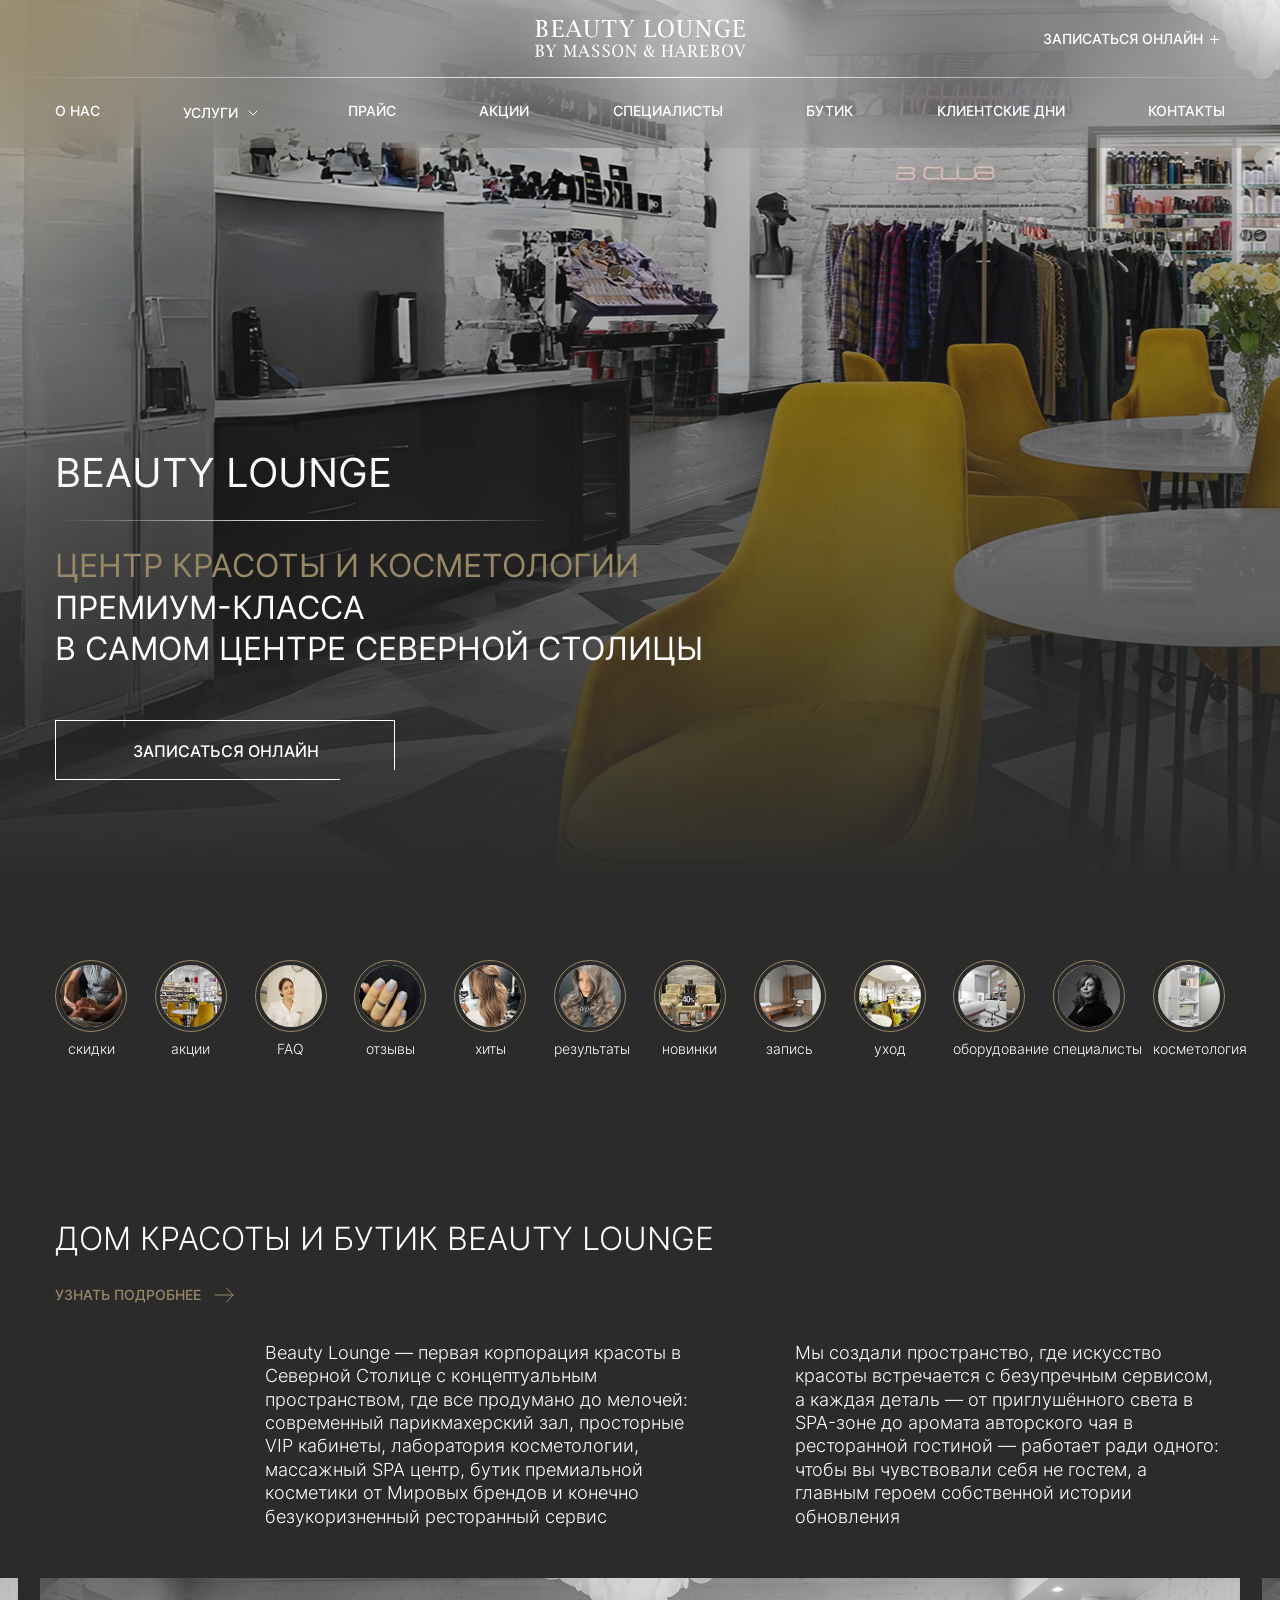
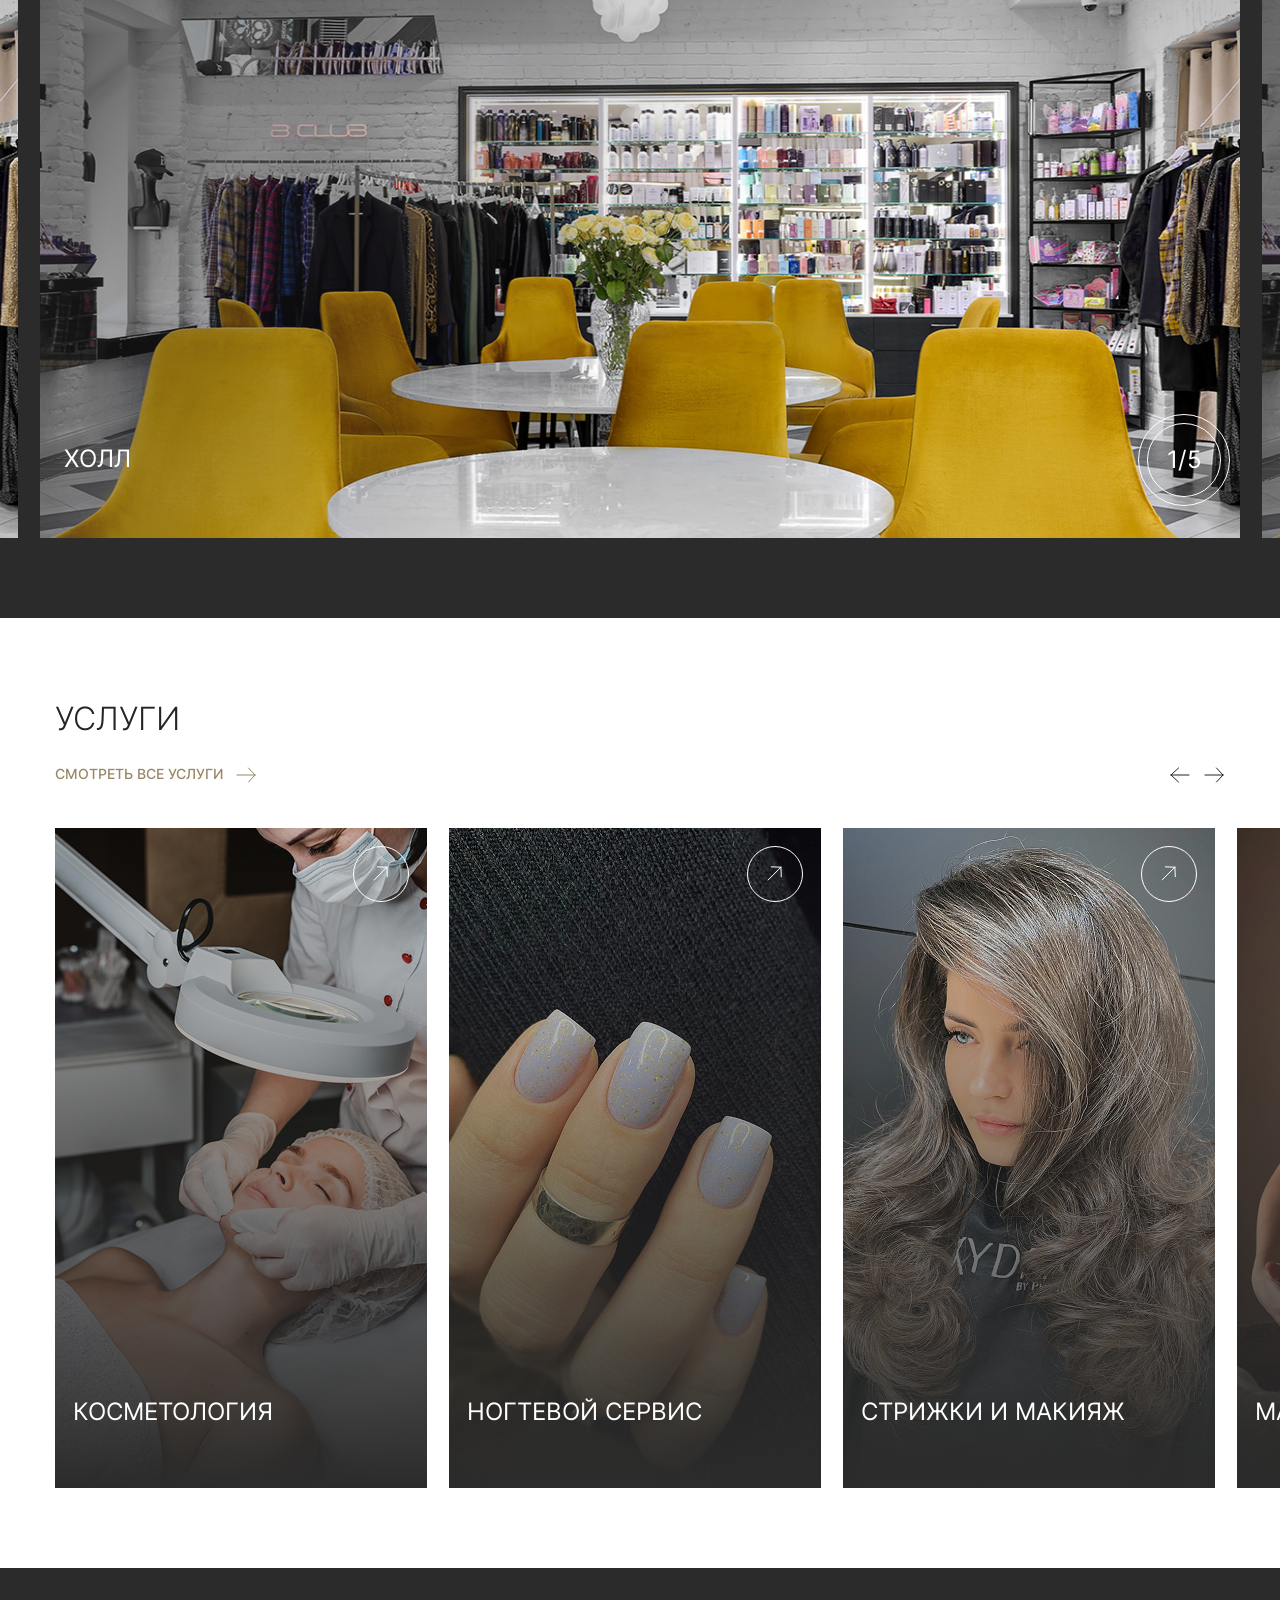
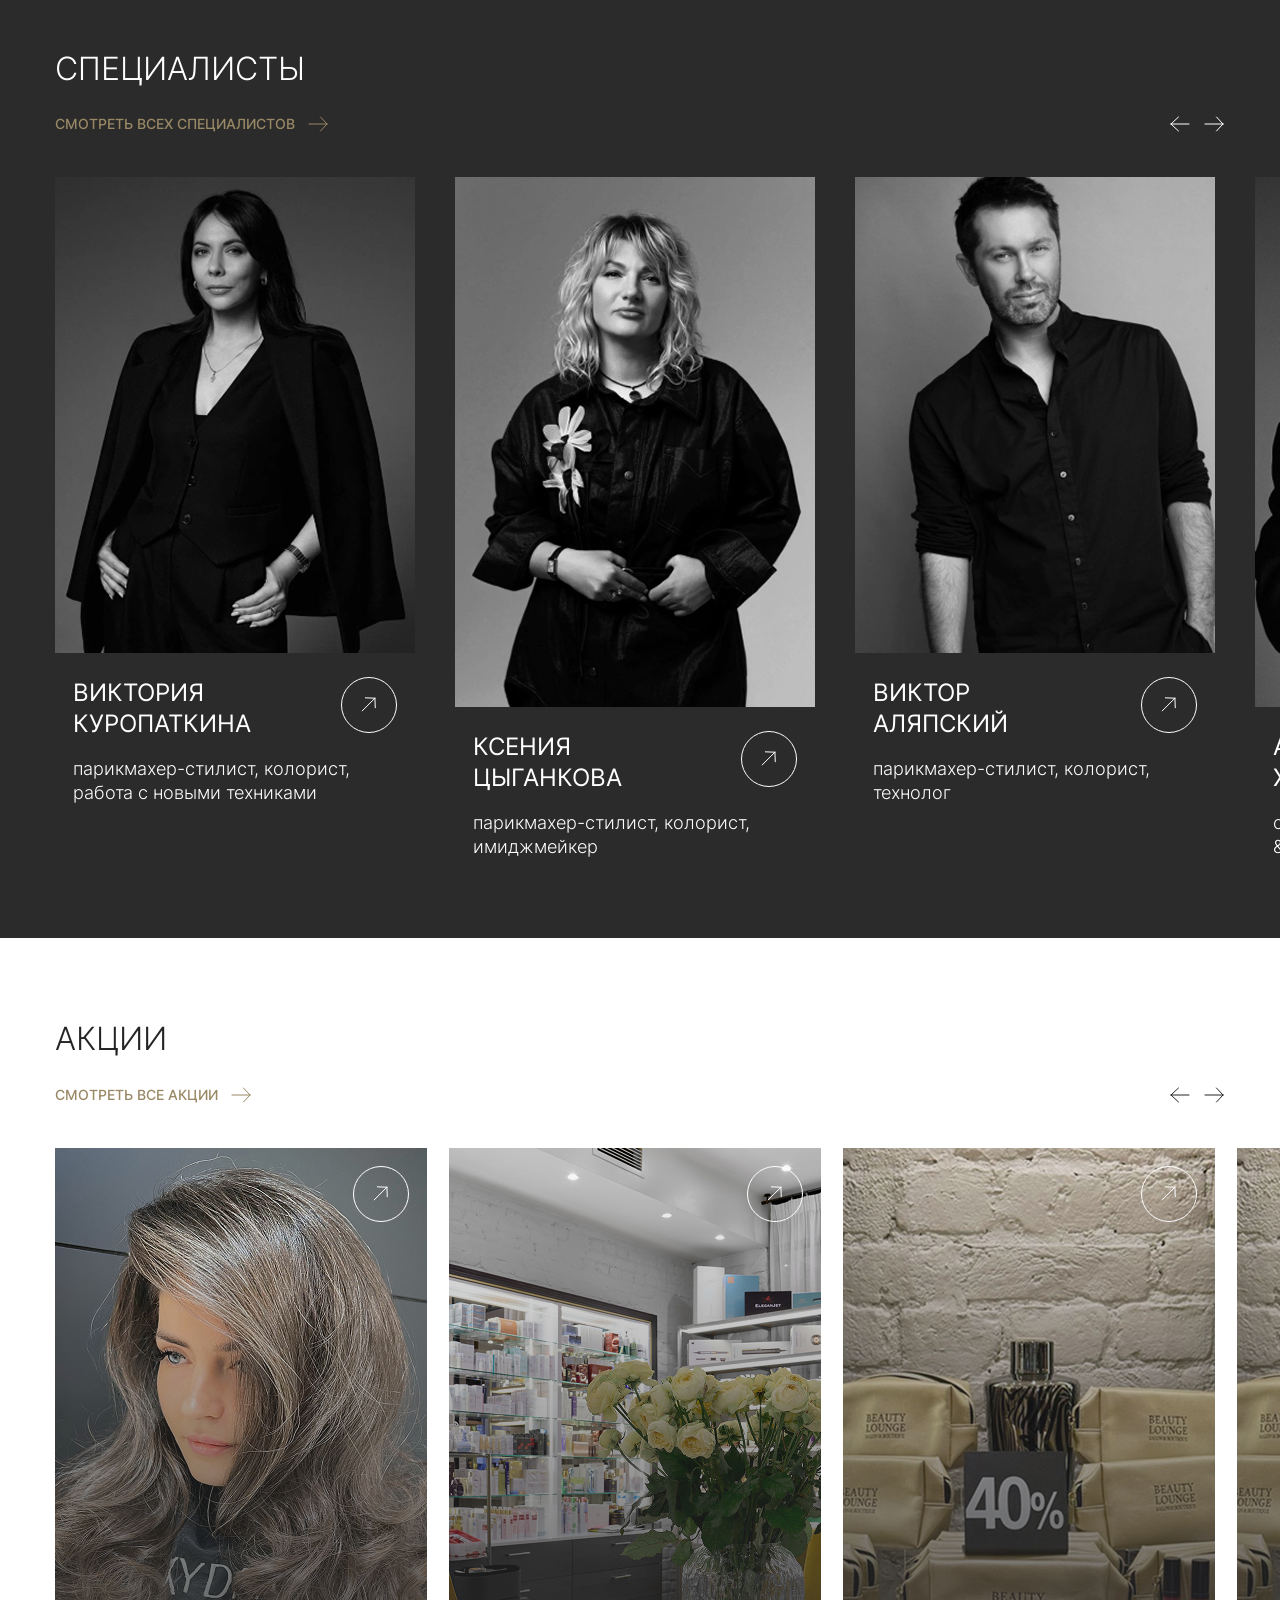
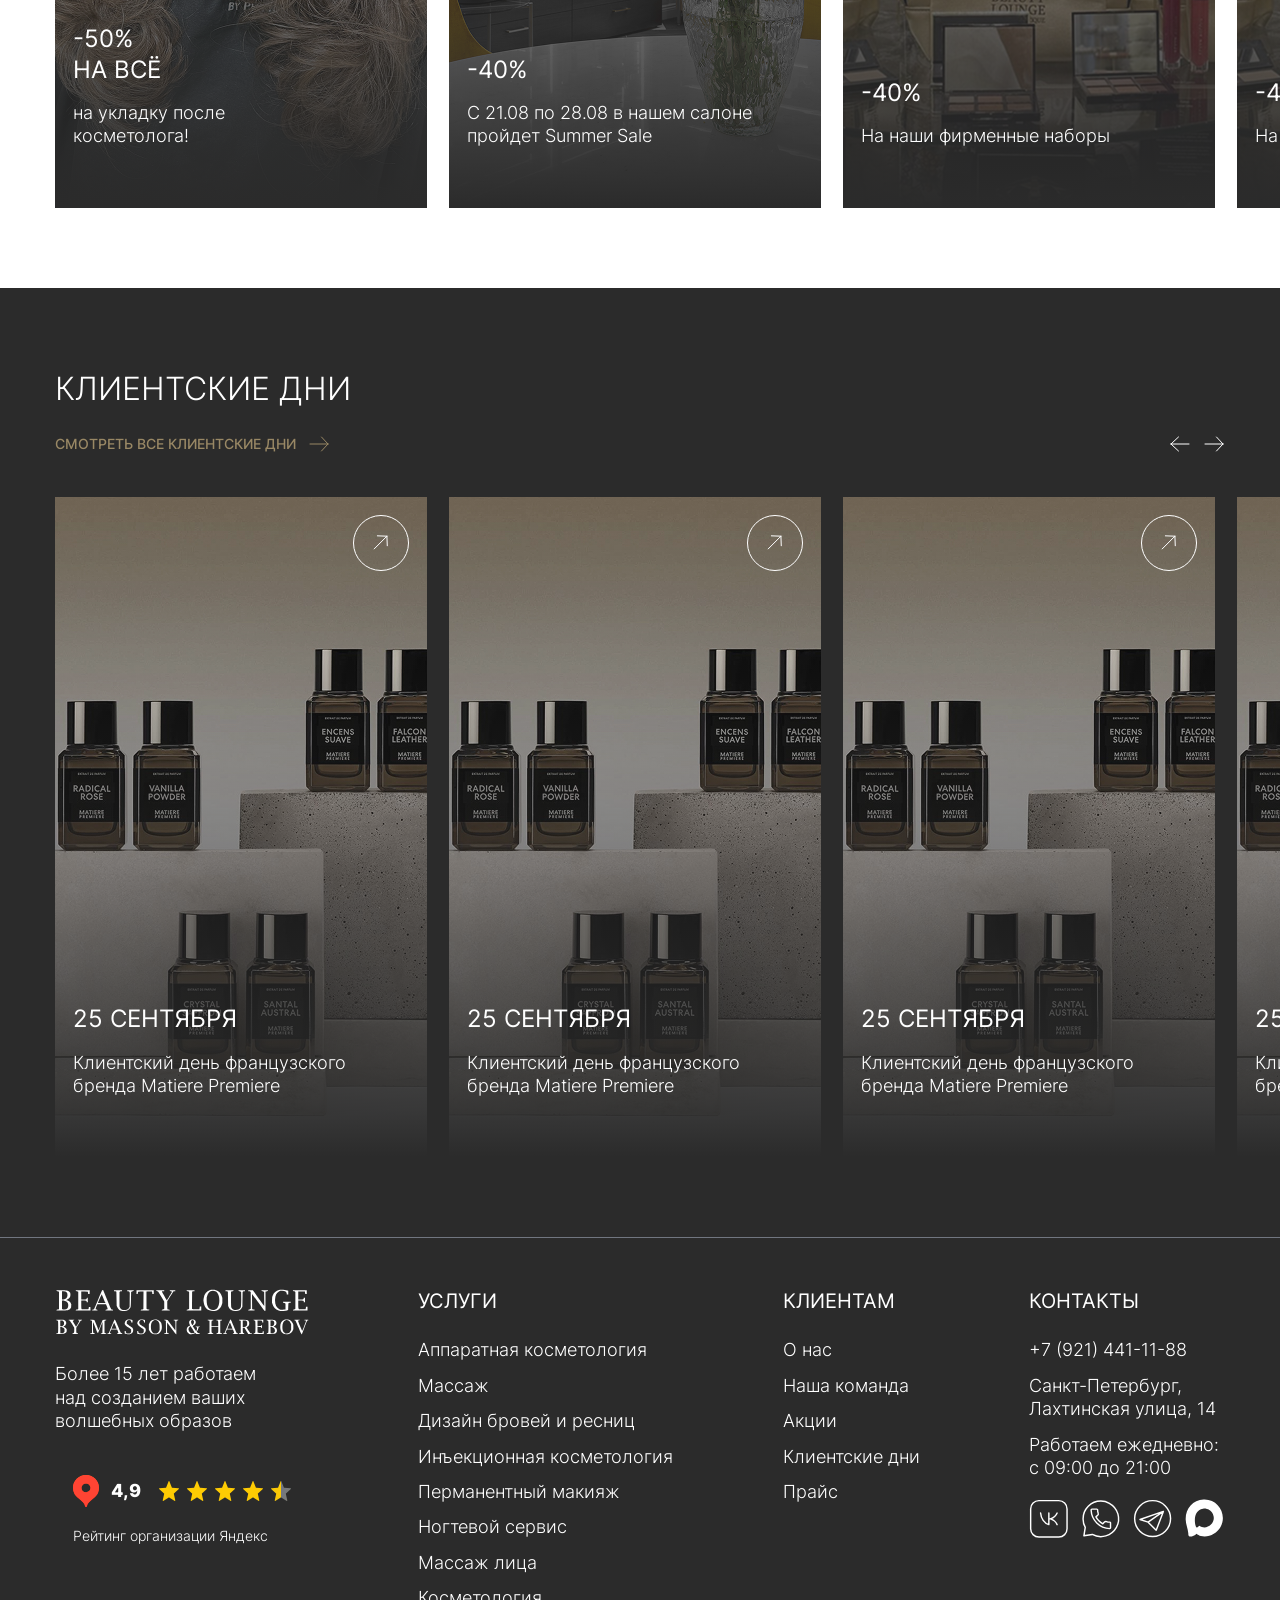
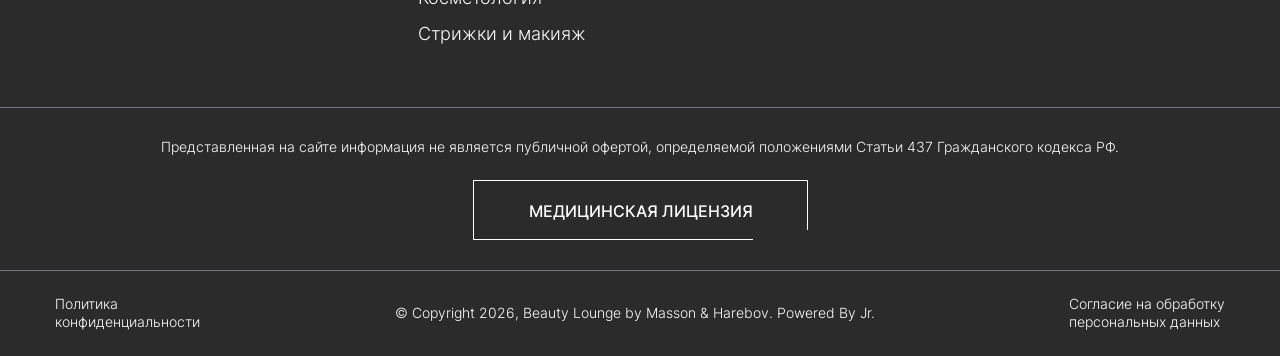
==== index.html @ 997b3793 "anim_1" ====
<!DOCTYPE html>

<html lang="ru">

<head>
	<meta charset="utf-8" />
	<title>Главная</title>
	<meta name="description" content="" />
	<meta http-equiv="X-UA-Compatible" content="IE=edge" />
	<meta name="viewport" content="width=device-width, initial-scale=1.0, maximum-scale=1.0, user-scalable=no">
    

    <link rel="stylesheet" href="css/fontawesome-all.css" />
    <link rel="stylesheet" href="css/animate.css" />
    <link rel="stylesheet" href="css/slick.css" />
    <link rel="stylesheet" href="css/slick-theme.css" />
    <link rel="stylesheet" href="css/jquery.fancybox.css" />
    <!--<link rel="stylesheet" href="css/select2.min.css" />-->
    <link rel="stylesheet" href="css/swiper-bundle.min.css" />
    <link rel="stylesheet" href="css/fonts.css" />
    <link rel="stylesheet" href="css/reset.css" />
    <link rel="stylesheet" href="css/style.css" />
    <link rel="stylesheet" href="css/media.css" />
	
	

</head>
<body>

    <div class="wrap">
    
    <!-- HEADER
    ================================= -->
    <div class="header">
        <div class="header__top">
            <div class="container">
                <div class="cols">
                    <div class="col col_left">
                        <div class="items">
                            <div class="item show1200">
                                <div class="burger"></div>
                            </div>
                        </div>
                    </div>
                    <div class="col col_right">
                        <div class="items">
                            <div class="item show1200">
                                <a href="" class="phone-mob"></a>
                            </div>
                            <div class="item hidd1200">
                                <div class="enroll">
                                    <a href="" class="btn btn-enroll">ЗАПИСАТЬСЯ ОНЛАЙН <i class="i-plus-white"></i></a>
                                    <div class="enroll-drop">
                                        <div class="enroll-drop__item">
                                            <a href=""><i class="i-wh"></i> Написать в whatsapp</a>
                                        </div>
                                        <div class="enroll-drop__item">
                                            <a href=""><i class="i-max"></i> Написать в max</a>
                                        </div>
                                        <div class="enroll-drop__item">
                                            <a href=""><i class="i-tg"></i> Написать в telegram</a>
                                        </div>
                                        <div class="enroll-drop__item">
                                            <a href=""><i class="i-vk"></i> Написать в вконтакте</a>
                                        </div>
                                    </div>
                                </div>
                            </div>
                        </div>
                    </div>
                </div>
                
            </div>
            <div class="logo">
                <a href="">
                    <img class="hidd1200" src="img/header/logo.svg" alt="">
                    <img class="show1200" src="img/header/logo_mob.svg" alt="">
                </a>
            </div>
        </div>
        <div class="header__bottom hidd1200">
            <div class="container">
                <div class="nav">
                    <ul>
                        <li><a href="">О нас</a></li>
                        <li><a href="">Услуги <i></i></a>
                            <ul>
                                <li><a href="">Аппаратная косметология</a></li>
                                <li><a href="">массаж</a></li>
                                <li><a href="">дизайн бровей и ресниц</a></li>
                                <li><a href="">Инъекционная косметология</a></li>
                                <li><a href="">Перманентный макияж</a></li>
                                <li><a href="">Ногтевой сервис</a></li>
                                <li><a href="">косметология</a></li>
                                <li><a href="">стрижки и макияж</a></li>
                            </ul>
                        </li>
                        <li><a href="">Прайс</a></li>
                        <li><a href="">Акции</a></li>
                        <li><a href="">Специалисты</a></li>
                        <li><a href="">Бутик</a></li>
                        <li><a href="">Клиентские дни</a></li>
                        <li><a href="">Контакты</a></li>
                    </ul>
                </div>
            </div>
        </div>
        <div class="menu-mob">
            <div class="nav-mob">
                <div class="nav-mob__level-1">
                    <ul>
                        <li><a href="">О нас</a></li>
                        <li><a href="" class="open-1" data-openid_1="level-2_1">Услуги <i></i></a></li>
                        <li><a href="">Прайс</a></li>
                        <li><a href="">Акции</a></li>
                        <li><a href="">Специалисты</a></li>
                        <li><a href="">Бутик</a></li>
                        <li><a href="">Клиентские дни</a></li>
                        <li><a href="">Контакты</a></li>                    
                    </ul>
                </div>
                <div class="nav-mob__level-2" id="level-2_1">
                    <div class="level-back level-back-1"><i></i> Услуги</div>
                    <ul>
                        <li><a href="">Аппаратная косметология</a></li>
                        <li><a href="">массаж</a></li>
                        <li><a href="">дизайн бровей и ресниц</a></li>
                        <li><a href="">Инъекционная косметология</a></li>
                        <li><a href="">Перманентный макияж</a></li>
                        <li><a href="">Ногтевой сервис</a></li>
                        <li><a href="">косметология</a></li>
                        <li><a href="">стрижки и макияж</a></li>
                    </ul>
                </div>
            </div>
            <div class="mob-soc">
                <div class="sub">МЫ В СОЦСЕТЯХ</div>
                <a class="mob-soc__item" href=""><img src="img/footer/vk.svg" alt=""> ВКонтакте</a>
                <a class="mob-soc__item" href=""><img src="img/footer/wh.svg" alt=""> WhatsApp</a>
                <a class="mob-soc__item" href=""><img src="img/footer/tg.svg" alt=""> Telegram</a>
                <a class="mob-soc__item" href=""><img src="img/footer/max.svg" alt=""> Max</a>
            </div>
        </div>
        
    </div>

    <!-- INTRO
    ================================= -->
    <div class="intro">
        <div class="blob"></div>   
        <div class="pic">
            <img src="img/intro/pic_1.jpg" alt="">
        </div>
        <div class="overlay"></div>
        <video autoplay loop muted poster="img/intro/pic_1.jpg" preload="none">
            <source src="video/video_1.mp4" type="video/mp4">
            <!--<source src="video/video_1.ogv" type="video/ogv">
            <source src="video/video_1.webm" type="video/webm">-->
        </video>
        <div class="container">
            <div class="in">
                <div class="vert">
                    <h1 class="title wow fadeInLeft" data-wow-delay=".8s">
                        <span>Beauty Lounge</span>
                    </h1>
                    <p class="wow fadeInLeft" data-wow-delay="1.2s"><span>ЦЕНТР КРАСОТЫ И КОСМЕТОЛОГИИ</span> <br> ПРЕМИУМ-КЛАССА<br> В САМОМ ЦЕНТРЕ СЕВЕРНОЙ СТОЛИЦЫ</p>
                    <a href="" class="btn btn-border-white wow fadeInLeft" data-wow-delay="1.4s">записаться онлайн</a>
                </div>
            </div>
        </div>
    </div>
    
    <!-- STORY
    ================================= -->
    <div class="section">
        <div class="container">
            <div class="story">
                <div class="items">
                    <div class="item wow fadeInDown" data-wow-delay=".8s">
                        <div class="in">
                            <div class="pic">
                                <img src="img/story/pic_1.jpg" alt="">
                            </div>
                            <div class="title">скидки</div>
                        </div>
                    </div>
                    <div class="item wow fadeInDown" data-wow-delay="1s">
                        <div class="in">
                            <div class="pic">
                                <img src="img/story/pic_2.jpg" alt="">
                            </div>
                            <div class="title">акции</div>
                        </div>
                    </div>
                    <div class="item wow fadeInDown" data-wow-delay="1.2s">
                        <div class="in">
                            <div class="pic">
                                <img src="img/story/pic_3.jpg" alt="">
                            </div>
                            <div class="title">FAQ</div>
                        </div>
                    </div>
                    <div class="item wow fadeInDown" data-wow-delay="1.4s">
                        <div class="in">
                            <div class="pic">
                                <img src="img/story/pic_4.jpg" alt="">
                            </div>
                            <div class="title">отзывы</div>
                        </div>
                    </div>
                    <div class="item wow fadeInDown" data-wow-delay="1.6s">
                        <div class="in">
                            <div class="pic">
                                <img src="img/story/pic_5.jpg" alt="">
                            </div>
                            <div class="title">хиты</div>
                        </div>
                    </div>
                    <div class="item wow fadeInDown" data-wow-delay="1.8s">
                        <div class="in">
                            <div class="pic">
                                <img src="img/story/pic_6.jpg" alt="">
                            </div>
                            <div class="title">результаты</div>
                        </div>
                    </div>
                    <div class="item wow fadeInDown" data-wow-delay="2s">
                        <div class="in">
                            <div class="pic">
                                <img src="img/story/pic_7.jpg" alt="">
                            </div>
                            <div class="title">новинки</div>
                        </div>
                    </div>
                    <div class="item wow fadeInDown" data-wow-delay="2.2s">
                        <div class="in">
                            <div class="pic">
                                <img src="img/story/pic_8.jpg" alt="">
                            </div>
                            <div class="title">запись</div>
                        </div>
                    </div>
                    <div class="item wow fadeInDown" data-wow-delay="2.4s">
                        <div class="in">
                            <div class="pic">
                                <img src="img/story/pic_9.jpg" alt="">
                            </div>
                            <div class="title">уход</div>
                        </div>
                    </div>
                    <div class="item wow fadeInDown"  data-wow-delay="2.6s">
                        <div class="in">
                            <div class="pic">
                                <img src="img/story/pic_10.jpg" alt="">
                            </div>
                            <div class="title">оборудование</div>
                        </div>
                    </div>
                    <div class="item wow fadeInDown"  data-wow-delay="2.8s">
                        <div class="in">
                            <div class="pic">
                                <img src="img/story/pic_11.jpg" alt="">
                            </div>
                            <div class="title">специалисты</div>
                        </div>
                    </div>
                    <div class="item wow fadeInDown"  data-wow-delay="3s">
                        <div class="in">
                            <div class="pic">
                                <img src="img/story/pic_12.jpg" alt="">
                            </div>
                            <div class="title">косметология</div>
                        </div>
                    </div>
                </div>
            </div>
        </div>
    </div>

    <!-- ABOUT
    ================================= -->
    <div class="section overflow-hidden">
        <div class="container">
            <h2 class="title-block wow fadeInLeft" data-wow-delay=".8s">Дом красоты и бутик Beauty Lounge</h2>
            <div class="go-to wow fadeInLeft" data-wow-delay="1.2s">
                <a href="">узнать подробнее <i></i></a>
            </div>
            <div class="about p-l">
                <div class="items">
                    <div class="item">
                        <p class="wow fadeInDown" data-wow-delay="1.6s">Beauty Lounge — первая корпорация красоты в Северной Столице с концептуальным пространством, где все продумано до мелочей: современный парикмахерский зал, просторные VIP кабинеты, лаборатория косметологии, массажный SPA центр, бутик премиальной косметики от Мировых брендов и конечно безукоризненный ресторанный сервис</p>
                    </div>
                    <div class="item">
                        <p class="wow fadeInDown" data-wow-delay="1.8s">Мы создали пространство, где искусство красоты встречается с безупречным сервисом, а каждая деталь — от приглушённого света в SPA-зоне до аромата авторского чая в ресторанной гостиной — работает ради одного: чтобы вы чувствовали себя не гостем, а главным героем собственной истории обновления</p>
                    </div>
                </div>
            </div>
        </div>
        <div class="view wow fadeInUpBig" data-wow-delay="1.6s">
            <div class="slider-wrap">
                <div class="swiper-view">
                    <div class="swiper-wrapper">
                        <div class="swiper-slide">
                            <div class="pic">
                                <img src="img/view/pic_1.jpg" alt="">
                            </div>
                            <div class="overlay">
                                <div class="vert">
                                    <div class="title">ХОЛЛ</div>
                                </div>
                            </div>
                        </div>
                        <div class="swiper-slide">
                            <div class="pic">
                                <img src="img/view/pic_1.jpg" alt="">
                            </div>
                            <div class="overlay">
                                <div class="vert">
                                    <div class="title">ХОЛЛ</div>
                                </div>
                            </div>
                        </div>
                        <div class="swiper-slide">
                            <div class="pic">
                                <img src="img/view/pic_1.jpg" alt="">
                            </div>
                            <div class="overlay">
                                <div class="vert">
                                    <div class="title">ХОЛЛ</div>
                                </div>
                            </div>
                        </div>
                        <div class="swiper-slide">
                            <div class="pic">
                                <img src="img/view/pic_1.jpg" alt="">
                            </div>
                            <div class="overlay">
                                <div class="vert">
                                    <div class="title">ХОЛЛ</div>
                                </div>
                            </div>
                        </div>
                        <div class="swiper-slide">
                            <div class="pic">
                                <img src="img/view/pic_1.jpg" alt="">
                            </div>
                            <div class="overlay">
                                <div class="vert">
                                    <div class="title">ХОЛЛ</div>
                                </div>
                            </div>
                        </div>
                    </div>
                </div>
            </div>
            <div class="arrow-center">
                <div class="swiper-button-next" id="swiper-button-next_1"></div>
                <div class="swiper-button-prev" id="swiper-button-prev_1"></div>
            </div>
            <div class="swiper-pagination fraction" id="swiper-pagination_1"></div>
        </div>
    </div>

    <!-- SERV
    ================================= -->
    <div class="section white overflow-hidden">
        <div class="container">
            <h2 class="title-block black wow fadeInLeft" data-wow-delay=".8s">Услуги</h2>
            <div class="b-head">
                <div class="cols">
                    <div class="col">
                        <div class="go-to wow fadeInLeft" data-wow-delay="1.2s">
                            <a href="">Смотреть все услуги <i></i></a>
                        </div>
                    </div>
                    <div class="col">
                        <div class="arrow-append black">
                            <div class="swiper-button-next" id="swiper-button-next_2"></div>
                            <div class="swiper-button-prev" id="swiper-button-prev_2"></div> 
                        </div>
                    </div>
                </div>
            </div>
            <div class="serv wow fadeInUpBig" data-wow-delay="1.6s">
                <div class="slider-wrap overflow-hidden">
                    <div class="swiper-serv">
                        <div class="swiper-wrapper">
                            <div class="swiper-slide">
                                <div class="item">
                                    <a href="">
                                        <div class="in">
                                            <div class="pic">
                                                <img src="img/serv/pic_1.jpg" alt="">
                                            </div>
                                            <div class="overlay">
                                                <div class="top">
                                                    <div class="btn btn-up-white"></div>
                                                </div>
                                                <div class="bottom">
                                                    <div class="title">КОСМЕТОЛОГИЯ</div>
                                                </div>
                                            </div>
                                        </div>
                                    </a>
                                </div>
                            </div>
                            <div class="swiper-slide">
                                <div class="item">
                                    <a href="">
                                        <div class="in">
                                            <div class="pic">
                                                <img src="img/serv/pic_2.jpg" alt="">
                                            </div>
                                            <div class="overlay">
                                                <div class="top">
                                                    <div class="btn btn-up-white"></div>
                                                </div>
                                                <div class="bottom">
                                                    <div class="title">НОГТЕВОЙ СЕРВИС</div>
                                                </div>
                                            </div>
                                        </div>
                                    </a>
                                </div>
                            </div>
                            <div class="swiper-slide">
                                <div class="item">
                                    <a href="">
                                        <div class="in">
                                            <div class="pic">
                                                <img src="img/serv/pic_3.jpg" alt="">
                                            </div>
                                            <div class="overlay">
                                                <div class="top">
                                                    <div class="btn btn-up-white"></div>
                                                </div>
                                                <div class="bottom">
                                                    <div class="title">СТРИЖКИ И МАКИЯЖ</div>
                                                </div>
                                            </div>
                                        </div>
                                    </a>
                                </div>
                            </div>
                            <div class="swiper-slide">
                                <div class="item">
                                    <a href="">
                                        <div class="in">
                                            <div class="pic">
                                                <img src="img/serv/pic_4.jpg" alt="">
                                            </div>
                                            <div class="overlay">
                                                <div class="top">
                                                    <div class="btn btn-up-white"></div>
                                                </div>
                                                <div class="bottom">
                                                    <div class="title">МАССАЖ</div>
                                                </div>
                                            </div>
                                        </div>
                                    </a>
                                </div>
                            </div>
                            <div class="swiper-slide">
                                <div class="item">
                                    <a href="">
                                        <div class="in">
                                            <div class="pic">
                                                <img src="img/serv/pic_4.jpg" alt="">
                                            </div>
                                            <div class="overlay">
                                                <div class="top">
                                                    <div class="btn btn-up-white"></div>
                                                </div>
                                                <div class="bottom">
                                                    <div class="title">МАССАЖ</div>
                                                </div>
                                            </div>
                                        </div>
                                    </a>
                                </div>
                            </div>
                            <div class="swiper-slide">
                                <div class="item">
                                    <a href="">
                                        <div class="in">
                                            <div class="pic">
                                                <img src="img/serv/pic_4.jpg" alt="">
                                            </div>
                                            <div class="overlay">
                                                <div class="top">
                                                    <div class="btn btn-up-white"></div>
                                                </div>
                                                <div class="bottom">
                                                    <div class="title">МАССАЖ</div>
                                                </div>
                                            </div>
                                        </div>
                                    </a>
                                </div>
                            </div>
                            <div class="swiper-slide">
                                <div class="item">
                                    <a href="">
                                        <div class="in">
                                            <div class="pic">
                                                <img src="img/serv/pic_4.jpg" alt="">
                                            </div>
                                            <div class="overlay">
                                                <div class="top">
                                                    <div class="btn btn-up-white"></div>
                                                </div>
                                                <div class="bottom">
                                                    <div class="title">МАССАЖ</div>
                                                </div>
                                            </div>
                                        </div>
                                    </a>
                                </div>
                            </div>
                        </div>
                    </div>
                </div>
            </div>
        </div>
    </div>

    <!-- TEAM
    ================================= -->
    <div class="section overflow-hidden">
        <div class="container">
            <h2 class="title-block wow fadeInLeft" data-wow-delay=".8s">Специалисты</h2>
            <div class="b-head">
                <div class="cols">
                    <div class="col">
                        <div class="go-to wow fadeInLeft" data-wow-delay="1.2s">
                            <a href="">Смотреть всех специалистов <i></i></a>
                        </div>
                    </div>
                    <div class="col">
                        <div class="arrow-append">
                            <div class="swiper-button-next" id="swiper-button-next_3"></div>
                            <div class="swiper-button-prev" id="swiper-button-prev_3"></div> 
                        </div>
                    </div>
                </div>
            </div>
            <div class="team wow fadeInUpBig" data-wow-delay="1.6s">
                <div class="slider-wrap overflow-hidden">
                    <div class="swiper-team">
                        <div class="swiper-wrapper">
                            <div class="swiper-slide">
                                <div class="item">
                                    <a href="">
                                        <div class="in">
                                            <div class="pic">
                                                <img src="img/team/pic_1.jpg" alt="">
                                            </div>
                                            <div class="bottom">
                                                <div class="top">
                                                    <div class="title">Виктория<br> Куропаткина</div>
                                                    <div class="btn btn-up-white"></div>
                                                </div>
                                                <p>парикмахер-стилист, колорист, работа с новыми техниками</p>
                                            </div>
                                        </div>
                                    </a>
                                </div>
                            </div>
                            <div class="swiper-slide">
                                <div class="item">
                                    <a href="">
                                        <div class="in">
                                            <div class="pic big">
                                                <img src="img/team/pic_2.jpg" alt="">
                                            </div>
                                            <div class="bottom">
                                                <div class="top">
                                                    <div class="title">Ксения<br> Цыганкова</div>
                                                    <div class="btn btn-up-white"></div>
                                                </div>
                                                <p>парикмахер-стилист, колорист, имиджмейкер</p>
                                            </div>
                                        </div>
                                    </a>
                                </div>
                            </div>
                            <div class="swiper-slide">
                                <div class="item">
                                    <a href="">
                                        <div class="in">
                                            <div class="pic">
                                                <img src="img/team/pic_3.jpg" alt="">
                                            </div>
                                            <div class="bottom">
                                                <div class="top">
                                                    <div class="title">Виктор<br> Аляпский</div>
                                                    <div class="btn btn-up-white"></div>
                                                </div>
                                                <p>парикмахер-стилист, колорист, технолог</p>
                                            </div>
                                        </div>
                                    </a>
                                </div>
                            </div>
                            <div class="swiper-slide">
                                <div class="item">
                                    <a href="">
                                        <div class="in">
                                            <div class="pic big">
                                                <img src="img/team/pic_4.jpg" alt="">
                                            </div>
                                            <div class="bottom">
                                                <div class="top">
                                                    <div class="title">Антон<br> Харебов</div>
                                                    <div class="btn btn-up-white"></div>
                                                </div>
                                                <p>ceo / основатель beauty lounge salon & boutique</p>
                                            </div>
                                        </div>
                                    </a>
                                </div>
                            </div>
                            <div class="swiper-slide">
                                <div class="item">
                                    <a href="">
                                        <div class="in">
                                            <div class="pic">
                                                <img src="img/team/pic_4.jpg" alt="">
                                            </div>
                                            <div class="bottom">
                                                <div class="top">
                                                    <div class="title">Антон<br> Харебов</div>
                                                    <div class="btn btn-up-white"></div>
                                                </div>
                                                <p>ceo / основатель beauty lounge salon & boutique</p>
                                            </div>
                                        </div>
                                    </a>
                                </div>
                            </div>
                            <div class="swiper-slide">
                                <div class="item">
                                    <a href="">
                                        <div class="in">
                                            <div class="pic big">
                                                <img src="img/team/pic_4.jpg" alt="">
                                            </div>
                                            <div class="bottom">
                                                <div class="top">
                                                    <div class="title">Антон<br> Харебов</div>
                                                    <div class="btn btn-up-white"></div>
                                                </div>
                                                <p>ceo / основатель beauty lounge salon & boutique</p>
                                            </div>
                                        </div>
                                    </a>
                                </div>
                            </div>
                        </div>    
                    </div>
                </div>
            </div>
        </div>
    </div>

    <!-- ACCII
    ================================= -->
    <div class="section white overflow-hidden">
        <div class="container">
            <h2 class="title-block black wow fadeInLeft" data-wow-delay=".8s">Акции</h2>
            <div class="b-head">
                <div class="cols">
                    <div class="col">
                        <div class="go-to wow fadeInLeft" data-wow-delay="1.2s">
                            <a href="">Смотреть все акции <i></i></a>
                        </div>
                    </div>
                    <div class="col">
                        <div class="arrow-append black">
                            <div class="swiper-button-next" id="swiper-button-next_4"></div>
                            <div class="swiper-button-prev" id="swiper-button-prev_4"></div> 
                        </div>
                    </div>
                </div>
            </div>
            <div class="accii wow fadeInUpBig" data-wow-delay="1.6s">
                <div class="slider-wrap overflow-hidden">
                    <div class="swiper-accii">
                        <div class="swiper-wrapper">
                            <div class="swiper-slide">
                                <div class="item">
                                    <a href="">
                                        <div class="in">
                                            <div class="pic">
                                                <img src="img/accii/pic_1.jpg" alt="">
                                            </div>
                                            <div class="overlay">
                                                <div class="top">
                                                    <div class="btn btn-up-white"></div>
                                                </div>
                                                <div class="bottom">
                                                    <div class="title">-50%<br> НА ВСЁ <span>на укладку после<br> косметолога!</span></div>
                                                </div>
                                            </div>
                                        </div>
                                    </a>
                                </div>
                            </div>
                            <div class="swiper-slide">
                                <div class="item">
                                    <a href="">
                                        <div class="in">
                                            <div class="pic">
                                                <img src="img/accii/pic_2.jpg" alt="">
                                            </div>
                                            <div class="overlay">
                                                <div class="top">
                                                    <div class="btn btn-up-white"></div>
                                                </div>
                                                <div class="bottom">
                                                    <div class="title">-40%  <span>С 21.08 по 28.08 в нашем салоне пройдет Summer Sale</span></div>
                                                </div>
                                            </div>
                                        </div>
                                    </a>
                                </div>
                            </div>
                            <div class="swiper-slide">
                                <div class="item">
                                    <a href="">
                                        <div class="in">
                                            <div class="pic">
                                                <img src="img/accii/pic_3.jpg" alt="">
                                            </div>
                                            <div class="overlay">
                                                <div class="top">
                                                    <div class="btn btn-up-white"></div>
                                                </div>
                                                <div class="bottom">
                                                    <div class="title">-40%  <span>На наши фирменные наборы</span></div>
                                                </div>
                                            </div>
                                        </div>
                                    </a>
                                </div>
                            </div>
                            <div class="swiper-slide">
                                <div class="item">
                                    <a href="">
                                        <div class="in">
                                            <div class="pic">
                                                <img src="img/accii/pic_3.jpg" alt="">
                                            </div>
                                            <div class="overlay">
                                                <div class="top">
                                                    <div class="btn btn-up-white"></div>
                                                </div>
                                                <div class="bottom">
                                                    <div class="title">-40%  <span>На наши фирменные наборы</span></div>
                                                </div>
                                            </div>
                                        </div>
                                    </a>
                                </div>
                            </div>
                            <div class="swiper-slide">
                                <div class="item">
                                    <a href="">
                                        <div class="in">
                                            <div class="pic">
                                                <img src="img/accii/pic_3.jpg" alt="">
                                            </div>
                                            <div class="overlay">
                                                <div class="top">
                                                    <div class="btn btn-up-white"></div>
                                                </div>
                                                <div class="bottom">
                                                    <div class="title">-40%  <span>На наши фирменные наборы</span></div>
                                                </div>
                                            </div>
                                        </div>
                                    </a>
                                </div>
                            </div>
                            <div class="swiper-slide">
                                <div class="item">
                                    <a href="">
                                        <div class="in">
                                            <div class="pic">
                                                <img src="img/accii/pic_3.jpg" alt="">
                                            </div>
                                            <div class="overlay">
                                                <div class="top">
                                                    <div class="btn btn-up-white"></div>
                                                </div>
                                                <div class="bottom">
                                                    <div class="title">-40%  <span>На наши фирменные наборы</span></div>
                                                </div>
                                            </div>
                                        </div>
                                    </a>
                                </div>
                            </div>
                        </div>
                    </div>
                </div>
            </div>
        </div>
    </div>

    <!-- ACCII
    ================================= -->
    <div class="section overflow-hidden">
        <div class="container">
            <h2 class="title-block wow fadeInLeft" data-wow-delay=".8s">Клиентские дни</h2>
            <div class="b-head">
                <div class="cols">
                    <div class="col">
                        <div class="go-to wow fadeInLeft" data-wow-delay="1.2s">
                            <a href="">Смотреть все клиентские дни <i></i></a>
                        </div>
                    </div>
                    <div class="col">
                        <div class="arrow-append">
                            <div class="swiper-button-next" id="swiper-button-next_5"></div>
                            <div class="swiper-button-prev" id="swiper-button-prev_5"></div> 
                        </div>
                    </div>
                </div>
            </div>
            <div class="accii wow fadeInUpBig" data-wow-delay="1.6s">
                <div class="slider-wrap overflow-hidden">
                    <div class="swiper-accii_2">
                        <div class="swiper-wrapper">
                            <div class="swiper-slide">
                                <div class="item">
                                    <a href="">
                                        <div class="in">
                                            <div class="pic">
                                                <img src="img/event/pic_1.jpg" alt="">
                                            </div>
                                            <div class="overlay">
                                                <div class="top">
                                                    <div class="btn btn-up-white"></div>
                                                </div>
                                                <div class="bottom">
                                                    <div class="title">25 СЕНТЯБРЯ <span>Клиентский день  французского бренда Matiere Premiere</span></div>
                                                </div>
                                            </div>
                                        </div>
                                    </a>
                                </div>
                            </div>
                            <div class="swiper-slide">
                                <div class="item">
                                    <a href="">
                                        <div class="in">
                                            <div class="pic">
                                                <img src="img/event/pic_1.jpg" alt="">
                                            </div>
                                            <div class="overlay">
                                                <div class="top">
                                                    <div class="btn btn-up-white"></div>
                                                </div>
                                                <div class="bottom">
                                                    <div class="title">25 СЕНТЯБРЯ <span>Клиентский день  французского бренда Matiere Premiere</span></div>
                                                </div>
                                            </div>
                                        </div>
                                    </a>
                                </div>
                            </div>
                            <div class="swiper-slide">
                                <div class="item">
                                    <a href="">
                                        <div class="in">
                                            <div class="pic">
                                                <img src="img/event/pic_1.jpg" alt="">
                                            </div>
                                            <div class="overlay">
                                                <div class="top">
                                                    <div class="btn btn-up-white"></div>
                                                </div>
                                                <div class="bottom">
                                                    <div class="title">25 СЕНТЯБРЯ <span>Клиентский день  французского бренда Matiere Premiere</span></div>
                                                </div>
                                            </div>
                                        </div>
                                    </a>
                                </div>
                            </div>
                            <div class="swiper-slide">
                                <div class="item">
                                    <a href="">
                                        <div class="in">
                                            <div class="pic">
                                                <img src="img/event/pic_1.jpg" alt="">
                                            </div>
                                            <div class="overlay">
                                                <div class="top">
                                                    <div class="btn btn-up-white"></div>
                                                </div>
                                                <div class="bottom">
                                                    <div class="title">25 СЕНТЯБРЯ <span>Клиентский день  французского бренда Matiere Premiere</span></div>
                                                </div>
                                            </div>
                                        </div>
                                    </a>
                                </div>
                            </div>
                            <div class="swiper-slide">
                                <div class="item">
                                    <a href="">
                                        <div class="in">
                                            <div class="pic">
                                                <img src="img/event/pic_1.jpg" alt="">
                                            </div>
                                            <div class="overlay">
                                                <div class="top">
                                                    <div class="btn btn-up-white"></div>
                                                </div>
                                                <div class="bottom">
                                                    <div class="title">25 СЕНТЯБРЯ <span>Клиентский день  французского бренда Matiere Premiere</span></div>
                                                </div>
                                            </div>
                                        </div>
                                    </a>
                                </div>
                            </div>
                            <div class="swiper-slide">
                                <div class="item">
                                    <a href="">
                                        <div class="in">
                                            <div class="pic">
                                                <img src="img/event/pic_1.jpg" alt="">
                                            </div>
                                            <div class="overlay">
                                                <div class="top">
                                                    <div class="btn btn-up-white"></div>
                                                </div>
                                                <div class="bottom">
                                                    <div class="title">25 СЕНТЯБРЯ <span>Клиентский день  французского бренда Matiere Premiere</span></div>
                                                </div>
                                            </div>
                                        </div>
                                    </a>
                                </div>
                            </div>
                        </div>
                    </div>
                </div>
            </div>
        </div>
    </div>
 
    <!-- FOOTER
    ================================= -->
    <div class="footer">
        <div class="footer__top">
            <div class="container">
                <div class="cols">
                    <div class="col">
                        <div class="logo">
                            <a href="">
                                <img src="img/footer/logo.svg" alt="">
                            </a>
                        </div>
                        <p class="slogan hidd1200">Более 15 лет работаем<br> над созданием ваших<br> волшебных образов</p>
                        <div class="ya hidd1200">
                            <a href="">
                                <div class="ya__in">
                                    <div class="ya__top">
                                        <div class="ya-pin">
                                            <img src="img/footer/pin.svg" alt="">
                                            <span>4,9</span>
                                        </div>
                                        <div class="raiting">
                                            <div class="raiting__item active"></div>
                                            <div class="raiting__item active"></div>
                                            <div class="raiting__item active"></div>
                                            <div class="raiting__item active"></div>
                                            <div class="raiting__item half"></div>
                                        </div>
                                    </div>
                                    <p class="ya__sub">Рейтинг организации Яндекс</p>
                                </div>
                            </a>
                        </div>
                    </div>
                    <div class="col">
                        <div class="subtitle">УСЛУГИ</div>
                        <div class="footer__full">
                            <ul class="footer-nav">
                                <li><a href="">Аппаратная косметология</a></li>
                                <li><a href="">Массаж</a></li>
                                <li><a href="">Дизайн бровей и ресниц</a></li>
                                <li><a href="">Инъекционная косметология</a></li>
                                <li><a href="">Перманентный макияж</a></li>
                                <li><a href="">Ногтевой сервис</a></li>
                                <li><a href="">Массаж лица</a></li>
                                <li><a href="">Косметология</a></li>
                                <li><a href="">Стрижки и макияж</a></li>
                            </ul>
                        </div>
                    </div>
                    <div class="col">
                        <div class="subtitle">КЛИЕНТАМ</div>
                        <div class="footer__full">
                            <ul class="footer-nav">
                                <li><a href="">О нас</a></li>
                                <li><a href="">Наша команда</a></li>
                                <li><a href="">Акции</a></li>
                                <li><a href="">Клиентские дни</a></li>
                                <li><a href="">Прайс</a></li>
                            </ul>
                        </div>
                    </div>
                    <div class="col">
                        <div class="subtitle">КОНТАКТЫ</div>
                        <div class="footer__full">
                            <div class="footer__contacts">
                                <a href="">+7 (921) 441-11-88</a>
                            </div>
                            <div class="footer__contacts">Санкт-Петербург,<br> Лахтинская улица, 14</div>
                            <div class="footer__contacts">Работаем ежедневно:<br> с 09:00 до 21:00</div>
                            <div class="soc">
                                <div class="soc__item">
                                    <a href="">
                                        <img src="img/footer/vk.svg" alt="">
                                    </a>
                                </div>
                                <div class="soc__item">
                                    <a href="">
                                        <img src="img/footer/wh.svg" alt="">
                                    </a>
                                </div>
                                <div class="soc__item">
                                    <a href="">
                                        <img src="img/footer/tg.svg" alt="">
                                    </a>
                                </div>
                                <div class="soc__item">
                                    <a href="">
                                        <img src="img/footer/max.svg" alt="">
                                    </a>
                                </div>
                            </div>
                        </div>
                    </div>
                </div>
            </div>
        </div>
        <div class="footer__middle">
            <div class="container">
                <p class="text">Представленная на сайте информация не является публичной офертой, определяемой положениями Статьи 437 Гражданского кодекса РФ.</p>
                <div class="center">
                    <a href="" class="btn btn-border-white">Медицинская лицензия</a>
                </div>
            </div>
        </div>
        <div class="footer__bottom">
            <div class="container">
                <div class="cols">
                    <div class="col">
                        <p><a href="">Политика<br> конфиденциальности</a></p>
                    </div>
                    <div class="col">
                        <p>© Copyright 2026, Beauty Lounge by Masson & Harebov. Powered By Jr.</p>
                    </div>
                    <div class="col">
                        <p><a href="">Согласие на обработку<br> персональных данных</a></p>
                    </div>
                </div>
            </div>
        </div>
    </div>
    
    </div><!--wrap-->
    
    
    <script src="libs/jquery-3.7.1.min.js"></script>
    <script src="https://api-maps.yandex.ru/2.0/?load=package.full&lang=ru-RU"></script>
    <!--<script src="libs/select2.min.js"></script>-->
    <script src="libs/jquery.fancybox.js"></script>
    <script src="libs/slick.min.js"></script> 
    <script src="libs/swiper-bundle.min.js"></script> 
    <script src="libs/jquery.maskedinput.js"></script>
    <script src="libs/wow.min.js"></script>
    <script src="js/common.js"></script>
 
    <script>
        var cursor = document.querySelector('.blob');

        document.addEventListener('mousemove', function(e){
          var x = e.clientX;
          var y = e.clientY;
          cursor.style.transform = `translate3d(calc(${e.clientX}px - 50%), calc(${e.clientY}px - 50%), 0)`
        });

        var cursor_1 = document.querySelector('.blob-1');

        document.addEventListener('mousemove', function(e){
          var x = e.clientX;
          var y = e.clientY;
          cursor_1.style.transform = `translate3d(calc(${e.clientX}px - 150%), calc(${e.clientY}px - 150%), 0)`
        });

        var cursor_2 = document.querySelector('.blob-2');

        document.addEventListener('mousemove', function(e){
          var x = e.clientX;
          var y = e.clientY;
          cursor_2.style.transform = `translate3d(calc(${e.clientX}px - 280%), calc(${e.clientY}px - 150%), 0)`
        });

        var cursor_3 = document.querySelector('.blob-3');

        document.addEventListener('mousemove', function(e){
          var x = e.clientX;
          var y = e.clientY;
          cursor_3.style.transform = `translate3d(calc(${e.clientX}px - 480%), calc(${e.clientY}px - 150%), 0)`
        });
    </script>

    <script type="text/javascript">
        var wow = new WOW(
          {
            boxClass: 'wow',     
            mobile: true,       
            live: true   
          
          }
        );
        wow.init();
    </script>
   
    
</body>
</html>
---- css/fonts.css ----
@font-face {
    font-family: 'Inter';
    src: url('../fonts/Inter-Medium.eot');
    src: url('../fonts/Inter-Medium.eot?#iefix') format('embedded-opentype'),
        url('../fonts/Inter-Medium.woff2') format('woff2'),
        url('Inter-Medium.woff') format('woff');
    font-weight: 500;
    font-style: normal;
    font-display: swap;
}

@font-face {
    font-family: 'Inter';
    src: url('../fonts/Inter-Regular.eot');
    src: url('../fonts/Inter-Regular.eot?#iefix') format('embedded-opentype'),
        url('../fonts/Inter-Regular.woff2') format('woff2'),
        url('../fonts/Inter-Regular.woff') format('woff');
    font-weight: normal;
    font-style: normal;
    font-display: swap;
}

@font-face {
    font-family: 'Inter';
    src: url('../fonts/Inter-SemiBold.eot');
    src: url('../fonts/Inter-SemiBold.eot?#iefix') format('embedded-opentype'),
        url('../fonts/Inter-SemiBold.woff2') format('woff2'),
        url('../fonts/Inter-SemiBold.woff') format('woff');
    font-weight: 600;
    font-style: normal;
    font-display: swap;
}

@font-face {
    font-family: 'Inter';
    src: url('../fonts/Inter-Bold.eot');
    src: url('../fonts/Inter-Bold.eot?#iefix') format('embedded-opentype'),
        url('../fonts/Inter-Bold.woff2') format('woff2'),
        url('../fonts/Inter-Bold.woff') format('woff');
    font-weight: bold;
    font-style: normal;
    font-display: swap;
}

@font-face {
    font-family: 'Inter';
    src: url('../fonts/Inter-Thin.eot');
    src: url('../fonts/Inter-Thin.eot?#iefix') format('embedded-opentype'),
        url('../fonts/Inter-Thin.woff2') format('woff2'),
        url('../fonts/Inter-Thin.woff') format('woff');
    font-weight: 100;
    font-style: normal;
    font-display: swap;
}

@font-face {
    font-family: 'Inter';
    src: url('../fonts/Inter-Black.eot');
    src: url('../fonts/Inter-Black.eot?#iefix') format('embedded-opentype'),
        url('../fonts/Inter-Black.woff2') format('woff2'),
        url('../fonts/Inter-Black.woff') format('woff');
    font-weight: 900;
    font-style: normal;
    font-display: swap;
}

@font-face {
    font-family: 'Inter';
    src: url('../fonts/Inter-ExtraBold.eot');
    src: url('../fonts/Inter-ExtraBold.eot?#iefix') format('embedded-opentype'),
        url('../fonts/Inter-ExtraBold.woff2') format('woff2'),
        url('../fonts/Inter-ExtraBold.woff') format('woff');
    font-weight: bold;
    font-style: normal;
    font-display: swap;
}

@font-face {
    font-family: 'Inter';
    src: url('../fonts/Inter-Light.eot');
    src: url('../fonts/Inter-Light.eot?#iefix') format('embedded-opentype'),
        url('../fonts/Inter-Light.woff2') format('woff2'),
        url('../fonts/Inter-Light.woff') format('woff');
    font-weight: 300;
    font-style: normal;
    font-display: swap;
}

@font-face {
    font-family: 'Inter';
    src: url('../fonts/Inter-ExtraLight.eot');
    src: url('../fonts/Inter-ExtraLight.eot?#iefix') format('embedded-opentype'),
        url('../fonts/Inter-ExtraLight.woff2') format('woff2'),
        url('../fonts/Inter-ExtraLight.woff') format('woff');
    font-weight: 200;
    font-style: normal;
    font-display: swap;
}
---- css/style.css ----
.clearfix:before, .clearfix:after {
    content: '';
    display: table;
}
.clearfix:after {
    clear: both;
}

*::-webkit-input-placeholder {
	color: #000;
	opacity: .8;
}

*:-moz-placeholder {
	color: #000;
	opacity: .8;
}
*::-moz-placeholder {
	color: #000;
	opacity: .8;
}
*:-ms-input-placeholder {
	color: #000;
	opacity: .8;
}

*{
    box-sizing: border-box;
    -moz-box-sizing: border-box;
}

body{
    width: 100%;
    font-size: 16px;
    font-family: 'Inter', sans-serif;
    line-height: 1.3;
    background: #2b2b2b;
    position: relative;
    -webkit-font-smoothing: antialiased;
}

.container{
    width: 100%;
    max-width: 1200px;
    min-width: 320px;
    padding-left: 15px;
    padding-right: 15px;
    margin: 0 auto;
    position: relative;
    z-index: 3;
}

.hidden {
  display: none !important;
}

.label{
    display: block;
    margin-bottom: 1px;
    font-family: 'Inter', sans-serif;
    font-weight: 300;
    font-size: 14px;
    line-height: 1.3;
    color: #fff;
}

.label span{
    color: #998865;
}

.form-group{
    margin-bottom: 24px;
}

.agree{
    padding-top: 24px;
    font-weight: 300;
    font-size: 14px;
    line-height: 1.3;
    text-align: center;
    color: #fff;
}

.agree a{
    color: inherit;
}

input[type='text'],
input[type='password'],
input[type='search']{
    width: 100%;
    height: 42px;
    padding: 0;
    color: #fff;
    font-family: 'Inter', sans-serif;
    font-size: 14px;
    background-color: transparent;
    border: none;
    border-bottom: 1px solid #fff;
    border-radius: 0;
    transition: .3s;
}

input[type='text']:focus,
input[type='password']:focus,
input[type='search']:focus{
    border-color: #998865;
}

textarea{    
    width: 100%;
    height: 120px;
    padding: 12px;
    
    resize: none;
}

input:focus{
    outline: none;
}

textarea:focus{
    outline: none;
}

.cols{
    display: flex;
    flex-wrap: wrap;
    margin: 0 -15px;
}

.col{
    padding: 0 15px;
}

.btn{
    display: inline-block;
    font-family: 'Inter', sans-serif;
    border: medium none;
    background: transparent;
    cursor: pointer;
    transition: .3s;
}

.btn-border-white{
    min-height: 60px;
    display: inline-flex;
    align-items: center;
    justify-content: center;
    padding: 3px 55px;
    border-top: 1px solid #fff;
    border-left: 1px solid #fff;
    font-weight: 500;
    font-size: 16px;
    line-height: 1;
    text-transform: uppercase;
    color: #fff;
    position: relative;
}

.btn-border-white:before{
    content: "";
    width: calc(100% - 55px);
    height: 1px;
    background: #fff;
    position: absolute;
    bottom: 0;
    left: 0;
}

.btn-border-white:after{
    content: "";
    width: 1px;
    height: calc(100% - 10px);
    background: #fff;
    position: absolute;
    top: 0;
    right: 0;
}

.btn-border-white:hover{
    color: #998865;
    background: #fff;
}

.btn-border-white:active{
    color: #998865;
    background: #fff;
}

.btn-white{
    min-height: 60px;
    display: inline-flex;
    align-items: center;
    justify-content: center;
    padding: 3px 55px;
    background: #fff;
    font-weight: 500;
    font-size: 16px;
    line-height: 1;
    text-transform: uppercase;
    color: #998865;
    position: relative;
}


.btn-white:hover{
    background: #998865;
    color: #fff;
}

.btn-white:active{
    background: #998865;
    color: #fff;
}

.btn-white .arrow{
    width: 22px;
    height: 22px;
    display: block;
    flex-shrink: 0;
    margin-right: 10px;
    background: url(../img/icons/arrow_right_gold.svg) center no-repeat;
}

.btn-white:hover .arrow{
    background-image: url(../img/icons/arrow_right_white.svg);
}

.btn-white:active .arrow{
    background-image: url(../img/icons/arrow_right_white.svg);
}

button:focus{
    outline: none;
}

.slick-dots{
    position: absolute;
    text-align: center;
    bottom: 25px;    
    width: 100%;
    margin: 0 auto !important;
    padding: 0 !important;
}

.slick-dots li{
    width: auto;
    height: auto;
    margin: 0 6px!important;
    padding: 0!important;
}

.slick-dots li:before{
    display: none;
}

.slick-dots li button{
    width: 15px;
    height: 15px;
    padding: 0;
    overflow: hidden;
    border-radius: 50%;
    background-color: transparent;
    border: 1px solid #00728A;
    opacity: 1;
    text-indent: -9999px;
    transition: .3s;
}

.slick-dots li.slick-active button{
    background-color: #00728A;
}

.slick-prev, 
.slick-next{
    width: 65px;
    height: 65px;
    z-index: 9;
    top: 50%;
    transform: translateY(-50%);
    transition: .3s;
    border-radius: 0;
    background-position: center !important;
    background-color: transparent !important;
    background-repeat: no-repeat !important;
}

.slick-prev:before,
.slick-next:before{
    content: none;
    
}

.slick-prev{
    left: 0;
    background-image: url(../img/prev.svg)!important;
}

.slick-prev:hover{
    opacity: .8;
}

.slick-next{
    right: 0;
    background-image: url(../img/next.svg)!important;

}

.slick-next:hover{
    opacity: .8;
}

.slick-dotted.slick-slider{
    margin-bottom: 0;
}



.swiper{
    width: 100%;
    
}

.swiper-button-prev:after, 
.swiper-rtl .swiper-button-next:after{
    display: none;
}

.swiper-button-next:after, 
.swiper-rtl .swiper-button-prev:after{
    display: none;
}

.swiper-button-next,
.swiper-button-prev{
    outline: none;
    box-shadow: none;
    transition: .3s;
}

.swiper-slide *:focus{
    outline: none;
}

.swiper-button-next{
    background: url(../img/icons/next.svg) center no-repeat;
    right: 0;
    left: auto;
}

.swiper-button-next:hover{
    background-image: url(../img/icons/next_h.svg);
}

.swiper-button-prev{
    background: url(../img/icons/prev.svg) center no-repeat;
    left: 0;
    right: auto;
}

.swiper-button-prev:hover{
    background-image: url(../img/icons/prev_h.svg);
}

.arrow-center{
    width: 116px;
    height: 52px;
    position: absolute;
    bottom: 52px;
    left: 50%;
    transform: translateX(-50%);
    z-index: 3;
}

.arrow-center .swiper-button-next,
.arrow-center .swiper-button-prev{
    width: 52px;
    height: 52px;
    top: 0;
    margin: 0;
}

.arrow-center .swiper-button-next{
    right: 0;
    left: auto;
}

.arrow-center .swiper-button-prev{
    left: 0;
    right: auto;
}

.arrow-append{
    width: 56px;
    height: 22px;
    position: relative;
}

.arrow-append .swiper-button-next,
.arrow-append .swiper-button-prev{
    width: 22px;
    height: 22px;
    top: 0;
    margin: 0;
}

.arrow-append .swiper-button-next{
    background: url(../img/icons/arrow_right_white.svg) center no-repeat;
    right: 0;
    left: auto;
}

.arrow-append.black .swiper-button-next{
    background-image: url(../img/icons/arrow_right.svg);
}

.arrow-append .swiper-button-next:hover{
    opacity: .8;
}

.arrow-append .swiper-button-prev{
    background: url(../img/icons/arrow_left_white.svg) center no-repeat;
    left: 0;
    right: auto;
}

.arrow-append.black .swiper-button-prev{
    background-image: url(../img/icons/arrow_left.svg);
}

.arrow-append .swiper-button-prev:hover{
    opacity: .8;
}

.w20{
    width: 20%;
}

.w25{
    width: 25%;
}

.w33{
    width: 33.33%;
}

.w50{
    width: 50%;
}

.w66{
    width: 66.66%;
}

.w100{
    width: 100%;
}

.overflow-hidden{
    overflow: hidden;
}

.wrap{
    position: relative;
    overflow: hidden;
}

.section{
    padding-top: 80px;
    padding-bottom: 80px;
    position: relative;
    z-index: 1;
}

.section.top-30{
    padding-top: 30px;
}

.section.bot-0{
    padding-bottom: 0;
}

.section.white{
    background: #fff;
}

.title-block{
    margin-bottom: 24px;
    font-weight: 300;
    font-size: 32px;
    line-height: 1.3;
    text-transform: uppercase;
    color: #fff;
}

.title-block.black{
    color: #242424;
}

.go-to{
    margin-bottom: 35px;
    font-weight: 500;
    font-size: 14px;
    line-height: 1.3;
    text-transform: uppercase;
    color: #998865;
}

.go-to a{
    display: inline-flex;
    align-items: center;
    color: inherit;
    transition: .3s;
}

.go-to a:hover{

}

.go-to i{
    width: 22px;
    height: 22px;
    display: block;
    flex-shrink: 0;
    margin-left: 12px;
    background: url(../img/icons/arrow_right_gold.svg) center no-repeat;
    transition: .3s;
}

.go-to a:hover i{
    transform: translateX(50px);
    opacity: 0;
}

.b-head{
    margin-bottom: 42px;
}

.b-head .cols{
    flex-wrap: nowrap;
    align-items: center;
    justify-content: space-between;
}

.b-head .cols.start{
    align-items: flex-start;
}

.b-head .col{

}

.b-head .col.left{
    width: 415px;
    flex-shrink: 0;
}

.b-head .col.right{
    flex-grow: 1;
}

.b-head .title-block,
.b-head .go-to{
    margin-bottom: 0;
}

.b-head p{
    font-weight: 300;
    font-size: 18px;
    line-height: 1.3;
    color: #fff;
}

.flex-bot{
    padding-top: 40px;
    display: flex;
    justify-content: center;
}

/**HEADER**/
.header{
    width: 100%;
    display: block;
    position: absolute;
    top: 0;
    left: 0;
    z-index: 12;
}

.header_inner{
    position: relative;
}

.header:before{
    content: "";
    width: 100%;
    height: 100%;
    backdrop-filter: blur(40px);
    background: rgba(43, 43, 43, 0.04);
    position: absolute;
    top: 0;
    left: 0;
    z-index: 1;
    /*animation: blur 10s linear infinite;*/
    transition: 1.2s;
}



/*@keyframes blur {
    0% {
        background: rgba(43, 43, 43, 0.04);

    }
    50% {
        background: rgba(43, 43, 43, 0.22);

    }
    100% {
        background: rgba(43, 43, 43, 0.04);
       
    }
}*/

.header_inner:before{
    display: none;
}

.header__top{
    height: 78px;
    padding-top: 18px;
    padding-bottom: 18px;
    position: relative;
    z-index: 5;
}

.header__top:before{
    content: "";
    width: 100%;
    height: 1px;
    background: linear-gradient(90deg, rgba(255, 255, 255, 0) 0%, #fff 49.71%, rgba(255, 255, 255, 0) 100%);
    position: absolute;
    bottom: 0;
    left: 50%;
    transform: translateX(-50%);
}

.header__top .container{
    height: 100%;
}

.header__top .cols{
    height: 100%;
    flex-wrap: nowrap;
    align-items: center;
    justify-content: space-between;
    position: relative;
    z-index: 1;
}

.header__top .col_right{
    margin-left: auto;
}

.header .logo{
    position: absolute;
    top: 50%;
    left: 50%;
    transform: translate(-50%, -50%);
    z-index: 5;
}

.header .logo img{
    width: 212px;
    display: block;
}

.header__top .items{
    display: flex;
    align-items: center;
    margin: 0 -12px;
}

.header__top .item{
    padding: 0 12px;
}

.enroll{
    position: relative;
}

.btn-enroll{
    display: inline-flex;
    align-items: center;
    font-weight: 500;
    font-size: 14px;
    line-height: 1.3;
    text-transform: uppercase;
    color: #fff;
}

.enroll-btn i{
    margin-left: 12px;
}

.i-plus-white{
    width: 22px;
    height: 22px;
    display: block;
    flex-shrink: 0;
    background: url(../img/icons/plus_white.svg) center no-repeat;
}

.enroll-drop{
    width: 340px;
    display: none;
    padding-top: 112px;
    position: absolute;
    top: 100%;
    right: 0;
    z-index: 1;
}

.enroll:hover .enroll-drop{
    display: block;
}

.enroll-drop__item{
    margin-bottom: 18px;
}

.enroll-drop__item a{
    min-height: 60px;
    display: flex;
    align-items: center;
    justify-content: center;
    padding: 3px 15px;
    font-weight: 500;
    font-size: 16px;
    line-height: 1;
    text-transform: uppercase;
    color: #fff;
    backdrop-filter: blur(40px);
    background: rgba(43, 43, 43, 0.04);
    transition: .3s;
}

.enroll-drop__item.dark a{
    color: #2b2b2b;
}

.enroll-drop__item a:hover{
    backdrop-filter: blur(12px);
}

.enroll-drop__item a i{
    margin-right: 10px;
}

.enroll-drop__item.dark a i{
    filter: brightness(10%);
}

.i-wh{
    width: 36px;
    height: 36px;
    display: block;
    flex-shrink: 0;
    background: url(../img/footer/wh.svg) center no-repeat;
    background-size: contain;
}

.i-max{
    width: 36px;
    height: 36px;
    display: block;
    flex-shrink: 0;
    background: url(../img/footer/max.svg) center no-repeat;
    background-size: contain;
}

.i-tg{
    width: 36px;
    height: 36px;
    display: block;
    flex-shrink: 0;
    background: url(../img/footer/tg.svg) center no-repeat;
    background-size: contain;
}

.i-vk{
    width: 36px;
    height: 36px;
    display: block;
    flex-shrink: 0;
    background: url(../img/footer/vk.svg) center no-repeat;
    background-size: contain;
}

.header__bottom{
    position: relative;
    z-index: 3;
}

.header__bottom .container{
    position: static;
}

.nav{

}

.nav > ul{
    list-style: none;
    display: flex;
    justify-content: space-between;
    margin: 0 -8px;
}

.nav > ul > li{
    padding: 0 8px;
    position: relative;
}

.nav > ul > li > a{
    display: flex;
    align-items: center;
    padding: 24px 0 24px;
    font-weight: 500;
    font-size: 14px;
    line-height: 1.3;
    text-transform: uppercase;
    color: #fff;
    position: relative;
    transition: .3s;
}

.nav > ul > li:hover > a{
    color: #998865;
}

.nav > ul > li.active > a{
    color: #998865;
}

.nav > ul > li > a i{
    width: 22px;
    height: 22px;
    display: block;
    flex-shrink: 0;
    margin-left: 4px;
    background: url(../img/icons/chevron-right.svg) center no-repeat;
    transition: .3s;
}

.nav > ul > li:hover > a i{
    background-image: url(../img/icons/chevron-right_gold.svg);
}

.nav ul ul{
    width: 300px;
    display: none;
    padding-top: 20px;
    padding-bottom: 36px;
    list-style: none;
    position: absolute;
    top: 100%;
    left: 0;
}

.nav ul ul:before{
    content: "";
    width: 300vw;
    height: 100%;
    backdrop-filter: blur(40px);
    background: rgba(43, 43, 43, 0.04);
    position: absolute;
    top: 0;
    left: 50%;
    z-index: 1;
    transform: translateX(-50%);
    transition: 1.2s;
}

.nav > ul > li:hover > ul{
    display: block;
}

.nav ul ul li{
    position: relative;
    z-index: 3;
}

.nav ul ul li a{
    min-height: 48px;
    display: flex;
    align-items: center;
    font-weight: 500;
    font-size: 14px;
    line-height: 1.3;
    text-transform: uppercase;
    color: #fff;
    transition: .3s;
}

.nav ul ul li a:hover{
    color: #998865;
}

.nav ul ul li.active a{
    color: #998865;
}

.phone-mob{
    width: 22px;
    height: 22px;
    display: block;
    background: url(../img/header/phone.svg) center no-repeat;
}

.burger{
    width: 22px;
    height: 22px;
    background: url(../img/header/burger_white.svg) center no-repeat;
    cursor: pointer;
}

.burger.active{
    background-image: url(../img/header/close_white.svg);
}

.menu-mob{
    width: 100%;
    display: none;
    padding-bottom: 12px;
    backdrop-filter: blur(40px);
    background: rgba(43, 43, 43, 0.04);
    position: absolute;
    overflow: auto;
    top: 100%;
    left: 0;
    z-index: 5;
}

.nav-mob{
    

}

.nav-mob ul{
    list-style: none;
}

.nav-mob ul li{
    position: relative;
}

.nav-mob ul li a{
    min-height: 38px;
    display: flex;
    align-items: center;
    justify-content: space-between;
    padding: 3px 10px 3px;
    font-weight: 400;
    font-size: 10px;
    line-height: 1.2;
    text-transform: uppercase;
    color: #fff;
    transition: .3s;
}

.nav-mob ul li a i{
    width: 22px;
    height: 22px;
    display: block;
    flex-shrink: 0;
    background: url(../img/icons/chevron-right.svg) center no-repeat;
    transform: rotate(-90deg);
}

.nav-mob ul li.active > a{
    color: #998865;
}

.nav-mob__level-2{
    display: none;
}

.nav-mob__level-3{
    display: none;
}

.level-back{
    min-height: 38px;
    display: flex;
    align-items: center;
    padding: 3px 10px;
    font-weight: 400;
    font-size: 10px;
    line-height: 1.2;
    text-transform: uppercase;
    color: #fff;
}

.level-back i{
    width: 22px;
    height: 22px;
    display: block;
    flex-shrink: 0;
    margin-right: 6px;
    background: url(../img/icons/arrow_left_white.svg) center no-repeat;
}

.mob-soc{

}

.mob-soc .sub{
    min-height: 38px;
    padding: 3px 10px;
    display: flex;
    align-items: center;
    font-weight: 400;
    font-size: 10px;
    line-height: 1;
    text-transform: uppercase;
    color: #fff;
}

.mob-soc__item{
    min-height: 38px;
    display: flex;
    align-items: center;
    padding: 3px 10px;
    font-weight: 300;
    font-size: 10px;
    line-height: 1.3;
    color: #fff;
}

.mob-soc__item img{
    width: 12px;
    display: block;
    margin-right: 6px;
}

/**INTRO**/
.intro{
    width: 100%;
    display: block;
    background: #636363;
    position: relative;
    z-index: 3;
    overflow: hidden;
}

.intro .pic{
    width: 100%;
    height: 100%;
    position: absolute;
    top: 0;
    left: 0;
    z-index: 1;
    display: none;
}

.intro .pic:before{
    content: "";
    width: 100%;
    height: 100%;
    background: linear-gradient(360deg, #2b2b2b 0%, rgba(43, 43, 43, 0) 100%);
    /*background: url(../img/intro/overlay.svg) center no-repeat;*/
    background-size: cover;
    position: absolute;
    top: 0;
    left: 0;
    z-index: 3;
}

.intro .pic_mob{
    display: none;
}

.intro .pic img{
    width: 100%;
    height: 100%;
    display: block;
    object-fit: cover;
    object-position: right center;
}

.intro .pic_mob img{
    object-position: center;
}

.intro video{
    width: 100%;
    height: 100%;
    max-height: 100%;
    position: absolute;
    top: 0;
    left: 0;
    z-index: 1;
    object-fit: cover;
    object-position: center;
}

.intro .overlay{
    width: 100%;
    height: 100%;
    background: linear-gradient(360deg, #2b2b2b 0%, rgba(43, 43, 43, 0) 100%);
    background-size: cover;
    position: absolute;
    top: 0;
    left: 0;
    z-index: 3;
}

.intro .container{
    position: relative;
    z-index: 7;
}

.intro .item{
    position: relative;
}

.intro .in{
    height: 880px;
    display: flex;
    align-items: flex-end;
    padding-top: 200px;
    padding-bottom: 100px;
}

.intro .vert{
    width: 100%;
}

.intro .title{
    margin-bottom: 24px;
    font-weight: 400;
    font-size: 40px;
    line-height: 1.2;
    text-transform: uppercase;
    color: #fafafa;     
}

.intro .title span{
    width: 100%;
    max-width: 500px;
    display: inline-block;
    padding-bottom: 24px;
    position: relative;
}

.intro .title span:before{
    content: "";
    width: 100%;
    height: 1px;
    background: linear-gradient(90deg, rgba(255, 255, 255, 0) 0%, #fff 49.71%, rgba(255, 255, 255, 0) 100%);
    position: absolute;
    bottom: 0;
    left: 0;
}

.intro p{
    margin-bottom: 50px;
    font-weight: 400;
    font-size: 32px;
    line-height: 1.3;
    color: #fff;
}

.intro p span{
    color: #998865;
}

.intro .btn{
    width: 100%;
    max-width: 340px;
}

.blob{
    display: flex;
    justify-content: center;
    align-items: center;
    width: 300px;
    height: 300px;
    border-radius: 100%;
    background-image: radial-gradient(83.1% 50% at 16.9% 50%, rgb(153, 136, 101) 0%, rgb(153, 136, 101) 100%);
    filter: blur(80px);
    transition: all 250ms ease-out;
    position: absolute;
    pointer-events: none;
    left: 0;
    top: 0;
    transform: translate(calc(-50% + 15px), -50%);
    z-index: 5;
}


/**CONTENT**/
.content{
    width: 100%;
    display: block;
    position: relative;
    z-index: 1;
}

.content h1{
    margin-bottom: 24px;
    font-weight: 300;
    font-size: 32px;
    line-height: 1.3;
    text-transform: uppercase;
    color: #fff;
}

.content__top{
    padding-top: 24px;
    padding-bottom: 24px;
    position: relative;
    z-index: 1;
}

.content__body{
    padding-top: 24px;
}

.breadcrumbs{
    
}

.breadcrumbs ul{
    list-style: none;
    display: flex;
    flex-wrap: wrap;
}

.breadcrumbs ul li{
    padding-right: 35px;
    position: relative;
    font-weight: 500;
    font-size: 14px;
    line-height: 1.3;
    text-transform: uppercase;
    color: #fff;
}

.breadcrumbs ul li:before{
    content: "/";
    color: #fff;
    position: absolute;
    top: 50%;
    right: 15px;
    transform: translateY(-50%);
}

.breadcrumbs ul li:last-child:before{
    content: none;
}

.breadcrumbs ul li a{
    display: block;
    color: #fff;
}

/**STORY**/
.story{

}

.story .items{
    display: flex;
    justify-content: space-between;
    margin: 0 -10px;
}

.story .item{
    padding: 0 10px;
}

.story .item .in{
    width: 72px;
    cursor: pointer;
}

.story .item .pic{
    width: 72px;
    height: 72px;
    padding: 4px;
    border: 1px solid #998865;
    border-radius: 100%;
    overflow: hidden;
}

.story .item .pic img{
    width: 100%;
    height: 100%;
    display: block;
    object-fit: cover;
    object-position: center;
    border-radius: 100%;
}

.story .item .title{
    padding-top: 8px;
    font-weight: 300;
    font-size: 14px;
    line-height: 1.3;
    text-align: center;
    color: #fff;
}

/**ABOUT**/
.about{
    padding-bottom: 50px;
}

.about.p-l{
    padding-left: 210px;
}

.about .items{
    display: flex;
    gap: 100px;
}

.about .item{
    width: 50%;
}

.about p{
    font-weight: 300;
    font-size: 18px;
    line-height: 1.3;
    color: #fff;
}

.view{
    position: relative;
}

.view .slider-wrap{

}

.view .swiper-slide{
    width: 1200px;
    position: relative;
}

.view .pic{
    height: 560px;
    position: relative;
    z-index: 1;
}

.view .pic img{
    width: 100%;
    height: 100%;
    display: block;
}

.view .overlay{
    width: 100%;
    height: 100%;
    display: flex;
    align-items: flex-end;
    padding: 64px 24px;
    position: absolute;
    top: 0;
    left: 0;
    z-index: 3;
}

.view .overlay .vert{
    width: 100%;
}

.view .title{
    font-weight: 400;
    font-size: 24px;
    line-height: 1.3;
    text-transform: uppercase;
    color: #fff;
}

.fraction{
    width: 92px;
    height: 92px;
    display: flex;
    align-items: center;
    justify-content: center;
    font-weight: 400;
    font-size: 24px;
    line-height: 1.3;
    text-transform: uppercase;
    color: #fff;
    border: 1px solid #fff;
    border-radius: 100%;
}

.view .fraction{
    position: absolute;
    bottom: 32px;
    left: 50%;
    z-index: 3;
    transform: translateX(498px);
}

.fraction:before{
    content: "";
    width: 72px;
    height: 72px;
    border: 1px solid #fff;
    border-radius: 100%;
    position: absolute;
    top: 50%;
    left: 50%;
    transform: translate(-50%, -50%);
}

/**SERV**/
.serv{

}

.serv .slider-wrap{
    margin-right: -50%;
}

.serv .swiper-slide{
    width: 372px;
    position: relative;
}

.serv .item{

}

.serv .item .in{
    height: 660px;
    position: relative;
}

.serv .item .pic{
    height: 100%;
    position: relative;
    z-index: 1;
}

.serv .item .pic:before{
    content: "";
    width: 100%;
    height: 100%;
    background: linear-gradient(360deg, #2b2b2b 0%, rgba(43, 43, 43, 0) 100%);
    background-size: cover;
    position: absolute;
    top: 0;
    left: 0;
    z-index: 3;
    transition: .3s;
}

.serv .item .in:hover .pic:before{
    opacity: 0;
}

.serv .item .pic:after{
    content: "";
    width: 100%;
    height: 100%;
    background: linear-gradient(360deg, #998865 0%, rgba(153, 136, 101, 0) 100%);
    background-size: cover;
    position: absolute;
    top: 0;
    left: 0;
    z-index: 3;
    transition: .3s;
    opacity: 0;
}

.serv .item .in:hover .pic:after{
    opacity: 1;
}

.serv .item .pic img{
    width: 100%;
    height: 100%;
    display: block;
    object-fit: cover;
}

.serv .item .overlay{
    width: 100%;
    height: 100%;
    display: flex;
    flex-wrap: wrap;
    align-content: space-between;
    padding: 18px 18px 60px;
    position: absolute;
    top: 0;
    left: 0;
    z-index: 3;
}

.serv .item .top{
    width: 100%;
    display: flex;
    justify-content: flex-end;
}

.serv .item .bottom{
    width: 100%;
}

.serv .item .title{
    font-weight: 400;
    font-size: 24px;
    line-height: 1.3;
    text-transform: uppercase;
    color: #fff;
}

.serv .item .title a{
    color: inherit;
}

.btn-up-white{
    width: 56px;
    height: 56px;
    display: block;
    flex-shrink: 0;
    background: transparent url(../img/icons/up_white.svg) center no-repeat;
    background-size: contain;
    cursor: pointer;
    transition: .3s;
}

.btn-up-white:hover,
.btn-up-white:active{
    background-image: url(../img/icons/up_gold.svg);

}

.serv .item .in:hover .btn-up-white{
    background-image: url(../img/icons/up_gold.svg);
    transform: translate(5px, -5px);
}

/**TEAM**/
.team{

}

.team .slider-wrap{
    margin-right: -50%;
}

.team .swiper-slide{
    width: 360px;
    position: relative;
}

.team .items{
    display: flex;
    flex-wrap: wrap;
    margin: 0 -20px;
}

.team .items .item{
    width: 33.33%;
    padding: 0 20px;
    margin-bottom: 60px;
}

.team .item{

}

.team .item .in{
    position: relative;
}

.team .item .pic{
    height: 476px;
    position: relative;
    z-index: 1;
}

.team .item .pic.big{
    height: 530px;
}

.team .item .pic:before{
    /*content: "";
    width: 100%;
    height: 100%;
    background: linear-gradient(360deg, #2b2b2b 0%, rgba(43, 43, 43, 0) 100%);
    background-size: cover;
    position: absolute;
    top: 0;
    left: 0;
    z-index: 3;
    transition: .3s;*/
}

.team .item .in:hover .pic:before{
    opacity: 0;
}

.team .item .pic:after{
    content: "";
    width: 100%;
    height: 100%;
    background: linear-gradient(360deg, #998865 0%, rgba(153, 136, 101, 0) 100%);
    background-size: cover;
    position: absolute;
    top: 0;
    left: 0;
    z-index: 3;
    transition: .3s;
    opacity: 0;
}

.team .item .in:hover .pic:after{
    opacity: 1;
}

.team .item .pic img{
    width: 100%;
    height: 100%;
    display: block;
    object-fit: cover;
}

.team .item .bottom{
    padding: 24px 18px 0;
}

.team .item .top{
    display: flex;
    justify-content: space-between;
    margin-bottom: 18px;
}

.team .item .title{
    font-weight: 400;
    font-size: 24px;
    line-height: 1.3;
    text-transform: uppercase;
    color: #fff;
    transition: .3s;
}

.team .item .in:hover .title{
    color: #998865;
}

.team .item .title a{
    color: inherit;
}

.team .item .in:hover .btn-up-white{
    background-image: url(../img/icons/up_gold.svg);
    transform: translate(5px, -10px);
}

.team .item p{
    font-weight: 300;
    font-size: 18px;
    line-height: 1.3;
    color: #fff;
    transition: .3s;
}

.team .item .in:hover p{
    color: #998865;
}

/**ACCII**/
.accii{

}

.accii .slider-wrap{
    margin-right: -50%;
}

.accii .swiper-slide{
    width: 372px;
    position: relative;
}

.accii .item{

}

.accii .item .in{
    height: 660px;
    position: relative;
}

.accii .item .pic{
    height: 100%;
    position: relative;
    z-index: 1;
}

.accii .item .pic:before{
    content: "";
    width: 100%;
    height: 100%;
    background: linear-gradient(360deg, #2b2b2b 0%, rgba(43, 43, 43, 0) 100%);
    background-size: cover;
    position: absolute;
    top: 0;
    left: 0;
    z-index: 3;
    transition: .3s;
}

.accii .item .in:hover .pic:before{
    opacity: 0;
}

.accii .item .pic:after{
    content: "";
    width: 100%;
    height: 100%;
    background: linear-gradient(360deg, #998865 0%, rgba(153, 136, 101, 0) 100%);
    background-size: cover;
    position: absolute;
    top: 0;
    left: 0;
    z-index: 3;
    transition: .3s;
    opacity: 0;
}

.accii .item .in:hover .pic:after{
    opacity: 1;
}

.accii .item .pic img{
    width: 100%;
    height: 100%;
    display: block;
    object-fit: cover;
}

.accii .item .overlay{
    width: 100%;
    height: 100%;
    display: flex;
    flex-wrap: wrap;
    align-content: space-between;
    padding: 18px 18px 60px;
    position: absolute;
    top: 0;
    left: 0;
    z-index: 3;
}

.accii .item .top{
    width: 100%;
    display: flex;
    justify-content: flex-end;
}

.accii .item .bottom{
    width: 100%;
}

.accii .item .title{
    font-weight: 400;
    font-size: 24px;
    line-height: 1.3;
    text-transform: uppercase;
    color: #fff;
}

.accii .item .title span{
    display: block;
    margin-top: 16px;
    font-weight: 300;
    font-size: 18px;
    text-transform: none;
}

.accii .item .title a{
    color: inherit;
}

.btn-up-white{
    width: 56px;
    height: 56px;
    display: block;
    background: transparent url(../img/icons/up_white.svg) center no-repeat;
    background-size: contain;
    cursor: pointer;
    transition: .3s;
}

.btn-up-white:hover,
.btn-up-white:active{
    background-image: url(../img/icons/up_gold.svg);
}

.accii .item .in:hover .btn-up-white{
    background-image: url(../img/icons/up_gold.svg);
    transform: translate(5px, -5px);
}

/**PRICE-LIST**/
.price-list{

}

.price-list__item{

}

.price-list__in{
    display: flex;
    justify-content: space-between;
    padding-top: 18px;
    padding-bottom: 18px;
    border-bottom: 1px solid #AFAFAF;
    transition: .3s;
}

.price-list__in:hover{
    border-color: #998865;
}

.price-list__item .f{
    padding-right: 20px;
    font-weight: 300;
    font-size: 18px;
    line-height: 1.3;
    color: #fff;
    transition: .3s;
}

.price-list__in:hover .f{
    color: #998865;
}

.price-list__item .s{
    font-weight: 300;
    font-size: 18px;
    line-height: 1.3;
    color: #fff;
    transition: .3s;
    white-space: nowrap;
}

.price-list__in:hover .s{
    color: #998865;
}

/**ACTION**/
.action-section{
    padding-top: 100px;
    padding-bottom: 100px;
    position: relative;
    z-index: 1;
}

.action .cols{
    margin: 0 -12px;
}

.action .col{
    width: 33.33%;
    padding: 0 12px;
}

.action__btn{
    width: 100%;
}

.sorting{

}

.sorting .slider-wrap{
    margin-right: 0;
    padding-bottom: 24px;
}

.sorting .swiper-slide{
    width: auto!important;
}

.sorting .arrow-append{
    margin-left: auto;
    margin-bottom: 24px;
    display: none;
}

.sorting .item{
    font-weight: 400;
    font-size: 24px;
    line-height: 1.3;
    text-transform: uppercase;
    color: #fff;
    transition: .3s;
    white-space: nowrap;
}

.sorting .item:hover{
    color: #998865;
}

.sorting .item.active{
    color: #998865;
}

.sorting .item a{
    color: inherit;
    white-space: nowrap;
}

/**WELL**/
.well{
    width: 100%;
    display: block;
    background: #636363;
    position: relative;
    z-index: 3;
}

.well .pic{
    width: 100%;
    height: 100%;
    position: absolute;
    top: 0;
    left: 0;
    z-index: 1;
}

.well .pic:before{
    content: "";
    width: 100%;
    height: 100%;
    background: linear-gradient(360deg, #2b2b2b 0%, rgba(43, 43, 43, 0) 100%);
    /*background: url(../img/intro/overlay.svg) center no-repeat;*/
    background-size: cover;
    position: absolute;
    top: 0;
    left: 0;
    z-index: 3;
}

.well .pic_mob{
    display: none;
}

.well .pic img{
    width: 100%;
    height: 100%;
    display: block;
    object-fit: cover;
    object-position: right center;
}

.well .pic_mob img{
    object-position: center;
}

.well .overlay{
    width: 100%;
    height: 100%;
    background: linear-gradient(360deg, #2b2b2b 0%, rgba(43, 43, 43, 0) 100%);
    background-size: cover;
    position: absolute;
    top: 0;
    left: 0;
    z-index: 3;
}

.well .container{
    position: relative;
    z-index: 5;
}

.well .item{
    position: relative;
}

.well .in{
    height: 670px;
    display: flex;
    align-items: flex-end;
    padding-top: 50px;
    padding-bottom: 100px;
}

.well .vert{
    width: 100%;
}

.well .title{
    margin-bottom: 24px;
    font-weight: 400;
    font-size: 40px;
    line-height: 1.2;
    text-transform: uppercase;
    color: #fafafa;     
}

.well .title span{
    width: 100%;
    max-width: 500px;
    display: inline-block;
    padding-bottom: 24px;
    position: relative;
}

.well .title span:before{
    content: "";
    width: 100%;
    height: 1px;
    background: linear-gradient(90deg, rgba(255, 255, 255, 0) 0%, #fff 49.71%, rgba(255, 255, 255, 0) 100%);
    position: absolute;
    bottom: 0;
    left: 0;
}

.well p{
    margin-bottom: 50px;
    font-weight: 400;
    font-size: 24px;
    line-height: 1.3;
    text-transform: uppercase;
    color: #fff;
}

.well p span{
    color: #998865;
}

.well .btn{
    width: 100%;
    max-width: 340px;
}

.spec{
    padding-top: 100px;
}

.spec{

}

.spec__cols{
    display: flex;
    flex-wrap: wrap;
}

.spec__left{
    width: 368px;
    flex-shrink: 0;
}

.spec__right{
    width: calc(100% - 368px);
    padding-left: 52px;
}

.spec .pic{

}

.spec .pic img{
    width: 100%;
    display: block;
}

.spec p{
    margin-bottom: 24px;
    font-weight: 300;
    font-size: 18px;
    line-height: 1.3;
    color: #fff;
}

.contacts{
    padding-bottom: 80px;
}

.contacts__top{

}

.contacts__center{
    max-width: 775px;
    margin: 0 auto;
    display: flex;
    flex-wrap: wrap;
}

.contacts__item{
    width: 50%;
    padding: 0 10px;
    margin-top: 70px;
}

.contacts p{
    font-weight: 400;
    font-size: 20px;
    line-height: 1.3;
    color: #fff;
}

.contacts p.first{
    margin-bottom: 34px;
}

.contacts p span{
    display: block;
    padding-top: 8px;
    font-weight: 300;
    font-size: 14px;
    line-height: 1.3;
    color: #fff;
}

.contacts p a{
    color: inherit;
}

.map-section{
    position: relative;
}

.map-section .overlay{
    width: 100%;
    position: absolute;
    top: 0;
    left: 0;
    z-index: 3;
}

.map-section .container{
    position: relative;
}

.map-section .chisel{
    width: 340px;
    position: absolute;
    top: 140px;
    right: 10px;
    z-index: 3;
}

.map{
    height: 670px;
    background: #ccc;
    position: relative;
    z-index: 1;
}

.map .ymaps-layers-pane {
    filter: url("data:image/svg+xml;utf8,<svg xmlns=\'http://www.w3.org/2000/svg\'><filter id=\'grayscale\'><feColorMatrix type=\'matrix\' values=\'0.3333 0.3333 0.3333 0 0 0.3333 0.3333 0.3333 0 0 0.3333 0.3333 0.3333 0 0 0 0 0 1 0\'/></filter></svg>#grayscale"); /* Firefox 3.5+ */
    filter: grayscale(100%);
}

/**COMPANY**/
.company{

}

.company__cols{
    display: flex;
    flex-wrap: wrap;
}

.company__left{
    width: 580px;
    flex-shrink: 0;
}

.company__right{
    width: calc(100% - 580px);
    padding-left: 48px;
}

.company p{
    margin-bottom: 24px;
    font-weight: 300;
    font-size: 18px;
    line-height: 1.3;
    color: #fff;
}

.company p span,
.company p a{
    font-weight: 400;
    font-size: 20px;
    color: #998865;
}

/**ADVANTAGES**/
.advantages{

}

.advantages__cols{
    display: flex;
    flex-wrap: wrap;
    align-items: center;
}

.advantages__left{
    width: 580px;
    flex-shrink: 0;
}

.advantages__right{
    width: calc(100% - 580px);
    padding-left: 48px;
}

.advantages .items{
    display: flex;
    flex-wrap: wrap;
    margin: 0 -10px;
}

.advantages .item{
    width: 50%;
    padding: 32px 10px;
}

.advantages .item .num{
    margin-bottom: 12px;
    font-weight: 400;
    font-size: 40px;
    line-height: 1.2;
    text-transform: uppercase;
    text-align: center;
    color: #fff;
}

.advantages .item p{
    font-weight: 300;
    font-size: 18px;
    line-height: 1.3;
    text-align: center;
    color: #fff;
}

.advantages .item .pic{

}

.advantages .pic img{
    width: 100%;
    display: block;
}

/**CERT**/
.cert{

}

.cert__cols{
    display: flex;
    flex-wrap: wrap;
}

.cert__left{
    width: 580px;
    flex-shrink: 0;
}

.cert__right{
    width: calc(100% - 580px);
    padding-left: 48px;
}

.cert p{
    margin-bottom: 24px;
    font-weight: 300;
    font-size: 18px;
    line-height: 1.3;
    color: #fff;
}

.cert .pic{

}

.cert .pic img{
    width: 100%;
    display: block;
}

/**FOOTER**/
.footer{
    width: 100%;
    display: block;
    background: #2b2b2b;
    position: relative;
    z-index: 1;
}

.footer__top{
    padding-top: 50px;
    padding-bottom: 50px;
    border-top: 1px solid #717680;
    border-bottom: 1px solid #717680;
}

.footer__top .cols{
    flex-wrap: nowrap;
    justify-content: space-between;
}

.footer .logo{
    margin-bottom: 24px;
}

.footer .logo img{
    width: 254px;
    display: block;
}

.footer .slogan{
    margin-bottom: 24px;
    font-weight: 300;
    font-size: 18px;
    line-height: 1.3;
    color: #fff;
}

.ya{
    width: 100%;
    max-width: 264px;    
}

.ya__in{
    padding: 18px;
}   

.ya__top{
    display: flex;
    align-items: center;
    justify-content: space-between;
    padding-bottom: 20px;
}

.ya-pin{
    display: flex;
    align-items: center;
    padding-right: 6px;
    font-weight: 700;
    font-size: 18px;
    line-height: 1.3;
    color: #fff;
}

.ya-pin img{
    width: 26px;
    display: block;
    flex-shrink: 0;
}

.ya-pin span{
    display: block;
    margin-left: 12px;
}

.raiting{
    display: flex;
    gap: 8px;
}

.raiting__item{
    width: 20px;
    height: 20px;
    flex-shrink: 0;
    background: url(../img/footer/star_gray.svg) center no-repeat;
}

.raiting__item.half{
    background-image: url(../img/footer/star_half.svg);
}

.raiting__item.active{
    background-image: url(../img/footer/star.svg);
}

.ya__sub{
    font-weight: 300;
    font-size: 14px;
    line-height: 1.3;
    color: #fff;
}

.footer .subtitle{
    margin-bottom: 24px;
    font-weight: 400;
    font-size: 20px;
    line-height: 1.3;
    color: #fff;
    pointer-events: none;
}

.footer-nav{
    list-style: none;
}

.footer-nav li{
    margin-bottom: 12px;
    font-weight: 300;
    font-size: 18px;
    line-height: 1.3;
    color: #fff;
}

.footer-nav li a{
    color: inherit;
    transition: .3s;
}

.footer-nav li a:hover{
    color: #998865;
}

.footer__contacts{
    margin-bottom: 12px;
    display: flex;
    font-weight: 300;
    font-size: 18px;
    line-height: 1.3;
    color: #fff;
}

.footer__contacts a{
    display: flex;
    align-items: center;
    color: inherit;
}

.soc{
    display: flex;
    align-items: center;
    padding-top: 8px;
    gap: 12px;
}

.soc__item{
    
}

.soc__item img{
    max-width: 100%;
    display: block;
}

.footer__middle{
    padding-top: 30px;
    padding-bottom: 30px;
    border-bottom: 1px solid #717680;
}

.footer__middle .text{
    margin-bottom: 24px;
    font-weight: 300;
    font-size: 14px;
    line-height: 1.3;
    text-align: center;
    color: #fff;
}

.footer__middle .center{
    display: flex;
    justify-content: center;
}

.footer__bottom{
    padding-top: 24px;
    padding-bottom: 24px;
}

.footer__bottom .cols{
    flex-wrap: nowrap;
    align-items: center;
    justify-content: space-between;
}

.footer__bottom p{
    font-weight: 300;
    font-size: 14px;
    line-height: 1.3;
    color: #fff;
}   

.footer__bottom p a{
    color: inherit;
}

.show1200{
    display: none!important;
}

.wow{
    visibility: hidden;
}
---- css/media.css ----
@media only screen and (max-width : 1600px){
	


}/**1600px**/

@media only screen and (max-width : 1440px){
	
}/**1440px**/



@media only screen and (max-width : 1280px){
	
}/**1280px**/

@media only screen and (max-width : 1200px){
	.hidd1200{
		display: none!important;
	}

	.show1200{
		display: block!important;
	}

	.header__top{
		height: 60px;
		padding-top: 20px;
		padding-bottom: 20px;
	}

	.header__top .container{
		padding-left: 22px;
		padding-right: 22px;
	}

	.header__top:before{
		display: none;
	}

	.header .logo img{
		width: 78px;
	}

	.section{
		padding-top: 25px;
		padding-bottom: 25px;
	}

	.story{
		margin-right: -10px;
		overflow: hidden;
	}

	.story .item .title{
		font-size: 12px;
	}

	.story .items{
		overflow: auto;
	}

	.intro .in{
		height: 600px;
		padding-top: 100px;
		padding-bottom: 25px;
	}

	.intro .title{
		margin-bottom: 10px;
		font-size: 26px;
	}

	.intro .title span{
		padding-bottom: 10px;
	}

	.intro p{
		margin-bottom: 24px;
		font-size: 16px;
	}

	.intro .btn{
		max-width: 600px;
	}

	.btn-border-white{
		min-height: 46px;
		font-size: 10px;
	}

	.container{
		padding-left: 10px;
		padding-right: 10px;
	}

	.title-block{
		margin-bottom: 18px;
		font-size: 20px;
	}

	.go-to{
		margin-bottom: 24px;
		font-size: 11px;
	}

	.footer__top{
		padding-top: 24px;
		padding-bottom: 24px;
		border-top: 1px solid #717680;
		border-bottom: 0;
	}

	.footer__top .cols{
		flex-wrap: wrap;
	}

	.footer__top .col{
		width: 100%;
	}

	.footer .logo{
		display: flex;
		justify-content: center;
	}

	.footer .subtitle{
		min-height: 54px;
		margin-bottom: 0;
		padding-right: 45px;
		display: flex;
		align-items: center;
		font-size: 12px;
		position: relative;
		pointer-events: auto;
		position: relative;
	}

	.footer .subtitle:before{
		content: "";
		width: 22px;
		height: 22px;
		display: block;
		background: url(../img/footer/plus.svg) center no-repeat;
		position: absolute;
		top: 50%;
		right: 10px;
		transform: translateY(-50%);
	}

	.footer .subtitle.active:before{
		background: url(../img/footer/minus.svg);
	}

	.footer .subtitle:after{
		content: "";
		width: calc(100% + 20px);
		height: 1px;
		background: #717680;
		position: absolute;
		bottom: 0;
		left: 50%;
		transform: translateX(-50%);
	}

	.footer .subtitle.active:after{
		display: none;
	}

	.footer__full{
		display: none;
		padding-bottom: 14px;
		position: relative;
	}

	.footer__full:after{
		content: "";
		width: calc(100% + 20px);
		height: 1px;
		background: #717680;
		position: absolute;
		bottom: 0;
		left: 50%;
		transform: translateX(-50%);
	}

	.footer-nav li{
		font-size: 12px;
	}

	.footer__contacts{
		font-size: 12px;
	}

	.soc__item img{
		max-width: 32px;
	}

	.soc{
		justify-content: center;
	}

	.footer__middle{
		padding-top: 0;
		border: none;
	}

	.footer__middle .text{
		font-size: 10px;
	}

	.footer__bottom .cols{
		flex-wrap: wrap;
	}

	.footer__bottom .col{
		width: 100%;
		text-align: center;
		padding: 8px 0;
	}

	.footer__bottom{
		border-top: 1px solid #717680;
	}

	.footer__bottom p{
		font-size: 10px;
	}

	.about{
		padding-bottom: 24px;
	}

	.about.p-l{
		padding-left: 0;
	}

	.about .items{
		display: block;
	}

	.about .item{
		width: 100%;
	}

	.about p{
		font-size: 12px;
	}

	.view .swiper-slide{
		width: 100%;
	}

	.view .fraction{
		display: none;
	}

	.arrow-center{
		bottom: 24px;
	}

	.view .pic{
		height: 400px;
	}

	.view .overlay{
		align-items: flex-start;
		justify-content: center;
		padding: 20px 20px 80px;
	}

	.view .title{
		font-size: 16px;
		text-align: center;
	}

	.cols{
		margin: 0 -10px;
	}

	.col{
		padding: 0 10px;
	}

	.b-head{
		margin-bottom: 24px;
	}

	.btn-up-white{
		width: 32px;
		height: 32px;
	}

	.serv .swiper-slide{
		width: 200px;
	}

	.serv .item .overlay{
		padding: 16px;
	}

	.serv .item .title{
		font-size: 16px;
	}

	.serv .item .in{
		height: 356px;
	}

	.team .swiper-slide{
		width: 200px;
	}

	.team .item .pic{
		height: 264px!important;
	}

	.team .items .item .pic{
		height: 464px!important;
	}

	.team .item .bottom{
		padding: 12p 12px 12px;
	}

	.team .item .title{
		margin-bottom: 8px;
		font-size: 16px;
	}

	.team .item p{
		font-size: 12px;
	}

	.team .items{
		margin: 0 -10px;
	}

	.team .items .item{
		width: 50%;
		padding: 0 10px;
		margin-bottom: 40px;
	}

	.accii .swiper-slide{
		width: 200px;
	}

	.accii .item .overlay{
		padding: 16px;
	}

	.accii .item .title{
		font-size: 16px;
	}

	.accii .item .in{
		height: 356px;
	}

	.serv .slider-wrap,
	.team .slider-wrap,
	.accii .slider-wrap{
		margin-right: -200px;
	}

	.accii .item .title span{
		font-size: 12px;
	}

	.header_inner{
		border-bottom: 1px solid #717680;
	}

	.content h1{
		margin-bottom: 18px;
		font-size: 20px;
	}

	.price-list__item .f,
	.price-list__item .s{
		font-size: 12px;
	}

	.action-section{
		padding-top: 24px;
		padding-bottom: 50px;
	}

	.action .col{
		width: 100%;
		margin-bottom: 24px;
	}

	.action .col:last-child{
		margin-bottom: 0;
	}

	.label{
		font-size: 10px;
	}

	input[type='text'], input[type='password'], input[type='search']{
		height: 20px;
		font-size: 10px;
	}

	.sorting .slider-wrap{
		margin-right: -10px;
	}

	.sorting .arrow-append{
		display: none;
	}

	.sorting .item{
		font-size: 16px;
	}

	.well .in{
		height: 560px;
		padding-top: 100px;
		padding-bottom: 25px;
	}

	.well .title{
		margin-bottom: 10px;
		font-size: 26px;
	}

	.well .title span{
		padding-bottom: 10px;
	}

	.well p{
		margin-bottom: 24px;
		font-size: 16px;
	}

	.well .btn{
		max-width: 600px;
	}

	.spec{
		padding-top: 24px;
		padding-bottom: 24px;
	}

	.spec__left{
		width: 100%;
	}

	.spec__right{
		width: 100%;
		padding-left: 0;
	}

	.spec .pic{
		display: none;
	}

	.spec p{
		margin-bottom: 18px;
		font-size: 12px;
	}

	.section.bot-0{
		padding-bottom: 24px;
	}

	.map-section .overlay{
		display: none;
	}

	.map{
		height: 300px;
	}

	.contacts__item{
		width: 100%;
		padding: 0;
		margin-top: 18px;
	}

	.contacts__center{
		display: block;
		margin: 0;
	}

	.contacts p{
		font-size: 14px;
	}

	.contacts p span{
		padding-top: 4px;
		font-size: 10px;
	}

	.contacts p.first{
		margin-bottom: 8px;
	}

	.contacts{
		padding-bottom: 50px;
	}

	.section.top-30{
		padding-top: 0;
	}

	.company__left{
		width: 100%;
	}

	.company__right{
		width: 100%;
		padding-left: 0;
	}

	.company p{
		margin-bottom: 18px;
		font-size: 12px;
	}

	.company p span, .company p a{
		font-size: 14px;
	}

	.advantages__left{
		width: 100%;
		padding-bottom: 14px;
	}

	.advantages__right{
		width: 100%;
		padding-left: 0;
	}

	.advantages .item{
		padding-top: 15px;
		padding-bottom: 15px;
	}

	.advantages .item .num{
		margin-bottom: 12px;
		font-size: 26px;
	}

	.advantages .item p{
		font-size: 12px;
	}

	.b-head .cols{
		flex-wrap: wrap;
	}

	.b-head .col.left{
		width: 100%;
	}

	.b-head .col.right{
		width: 100%;
		flex-grow: 0;
	}

	.b-head p{
		margin-top: 8px;
		padding-top: 0;
		font-size: 12px;
	}

	.cert__left{
		width: 100%;
	}

	.cert__right{
		width: 100%;
		padding-left: 0;
	}

	.cert p{
		font-size: 12px;
	}

	.blob{
		display: none;
	}

}/**1200px**/

@media only screen and (max-width : 1199px){

}/**1199px**/

@media only screen and (max-width : 992px){

}/**992px**/

@media only screen and (max-width : 991px){
	
}/**991px**/

@media only screen and (max-width : 768px){
    
}/**768px**/

@media only screen and (max-width : 767px){
	.team .items .item{
		width: 100%;
	}

	.team .items .item .pic{
		height: 460px;
	}

	.well .pic_des{
		display: none;
	}

	.well .pic_mob{
		display: block;
	}

}/**767px**/

@media only screen and (max-width : 576px){
	
}/**576px**/

@media only screen and (max-width : 575px){
	
}/**575px**/

@media only screen and (max-width : 480px){
	
}/**480px**/

@media only screen and (max-width : 425px){
	
}/**425px**/

@media only screen and (max-width : 375px){
	
}/**375px**/

@media only screen and (max-width : 360px){
	
}/**360px**/

@media only screen and (max-width : 320px){

}/**320px**/





@media only screen and (min-width : 1201px){
	.header:hover:before{
	    backdrop-filter: blur(50px);
	    background: rgba(43, 43, 43, 0.64);
	}

	.nav ul ul:hover:before{
	    backdrop-filter: blur(50px);
	    background: rgba(43, 43, 43, 0.54);
	}
}
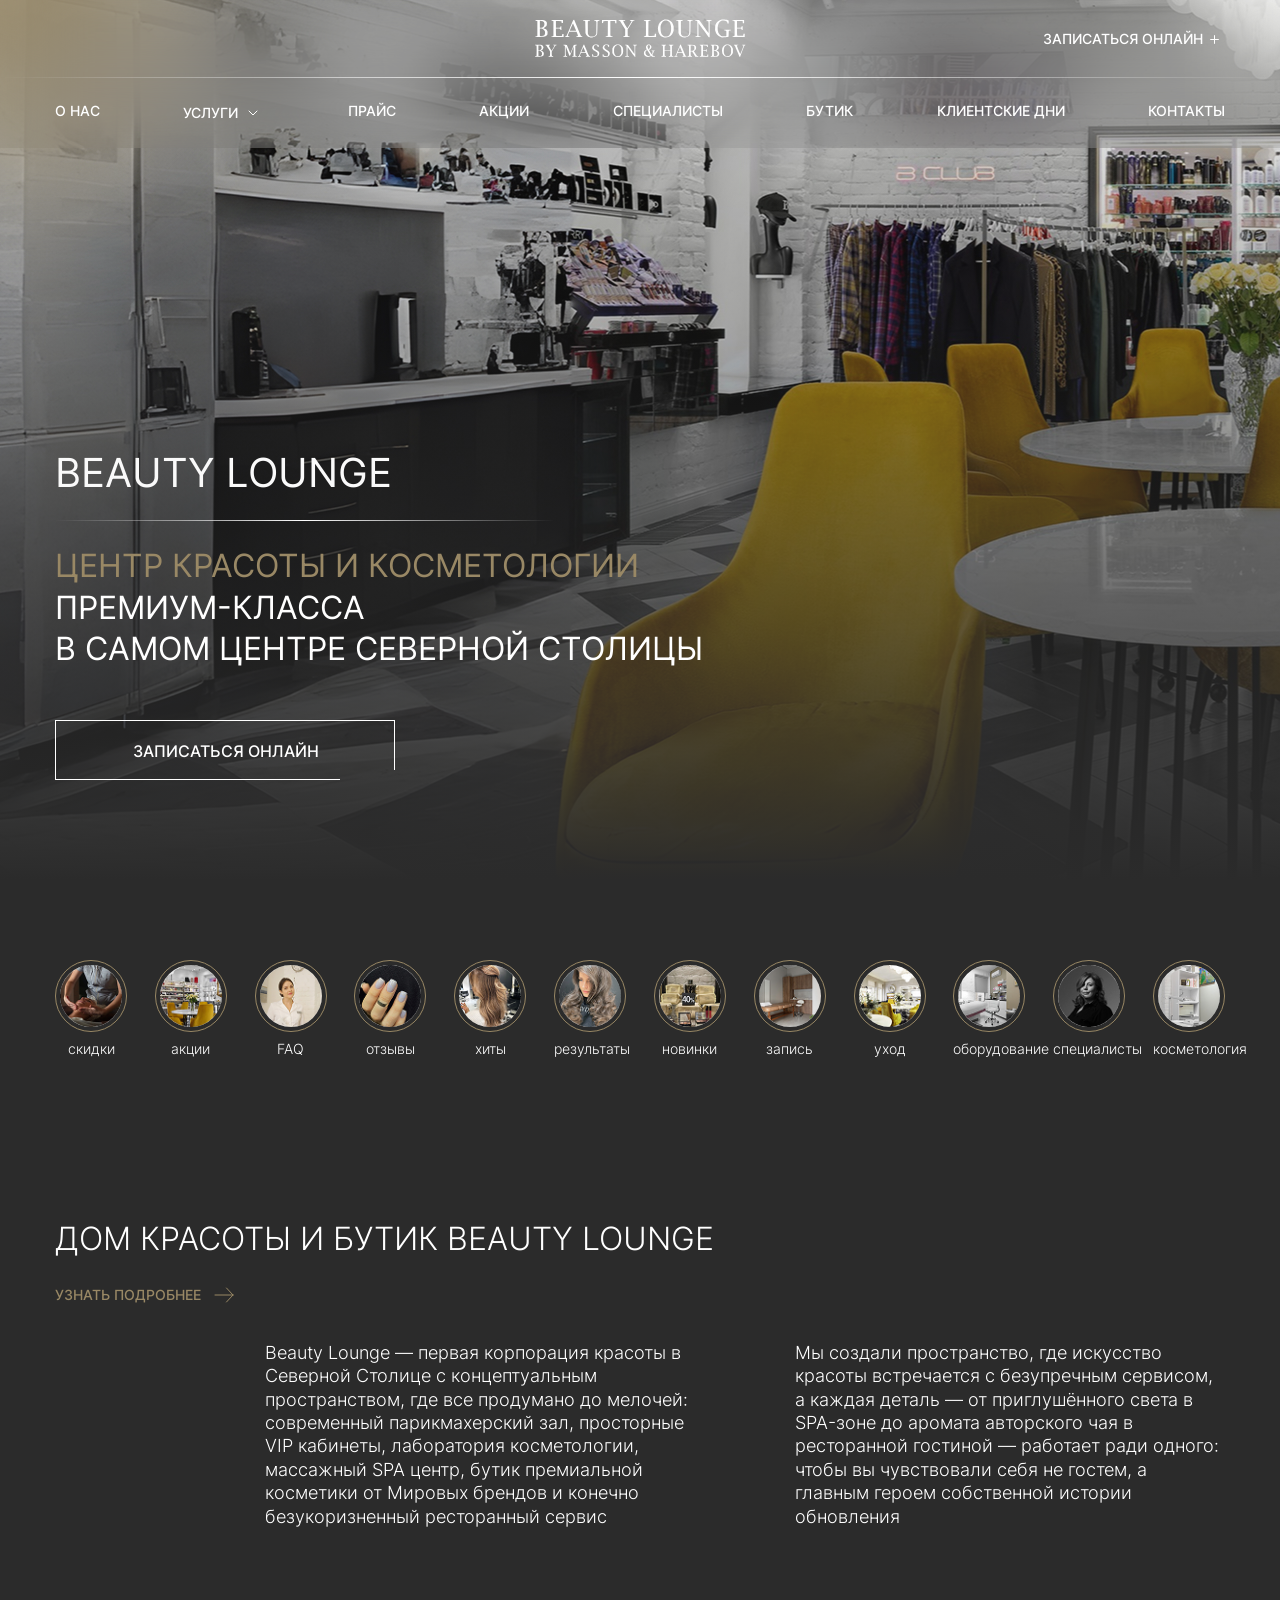
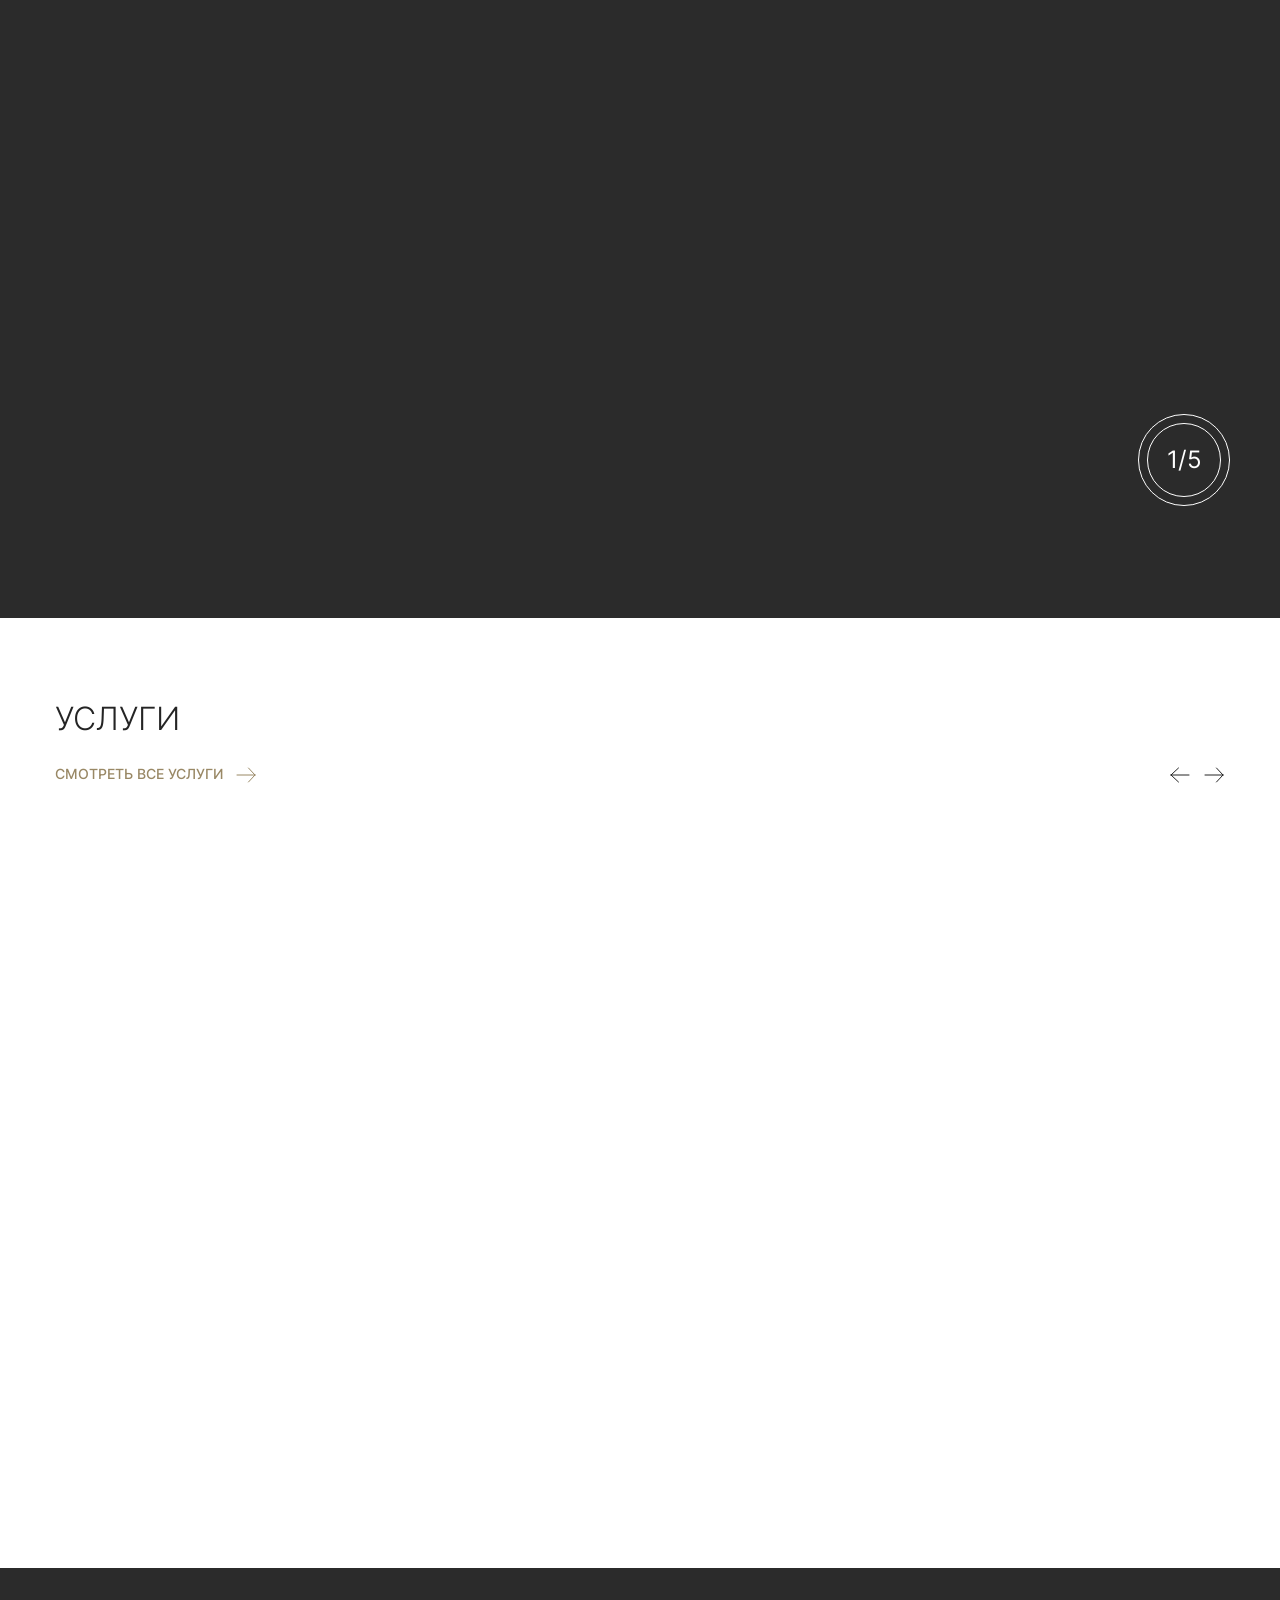
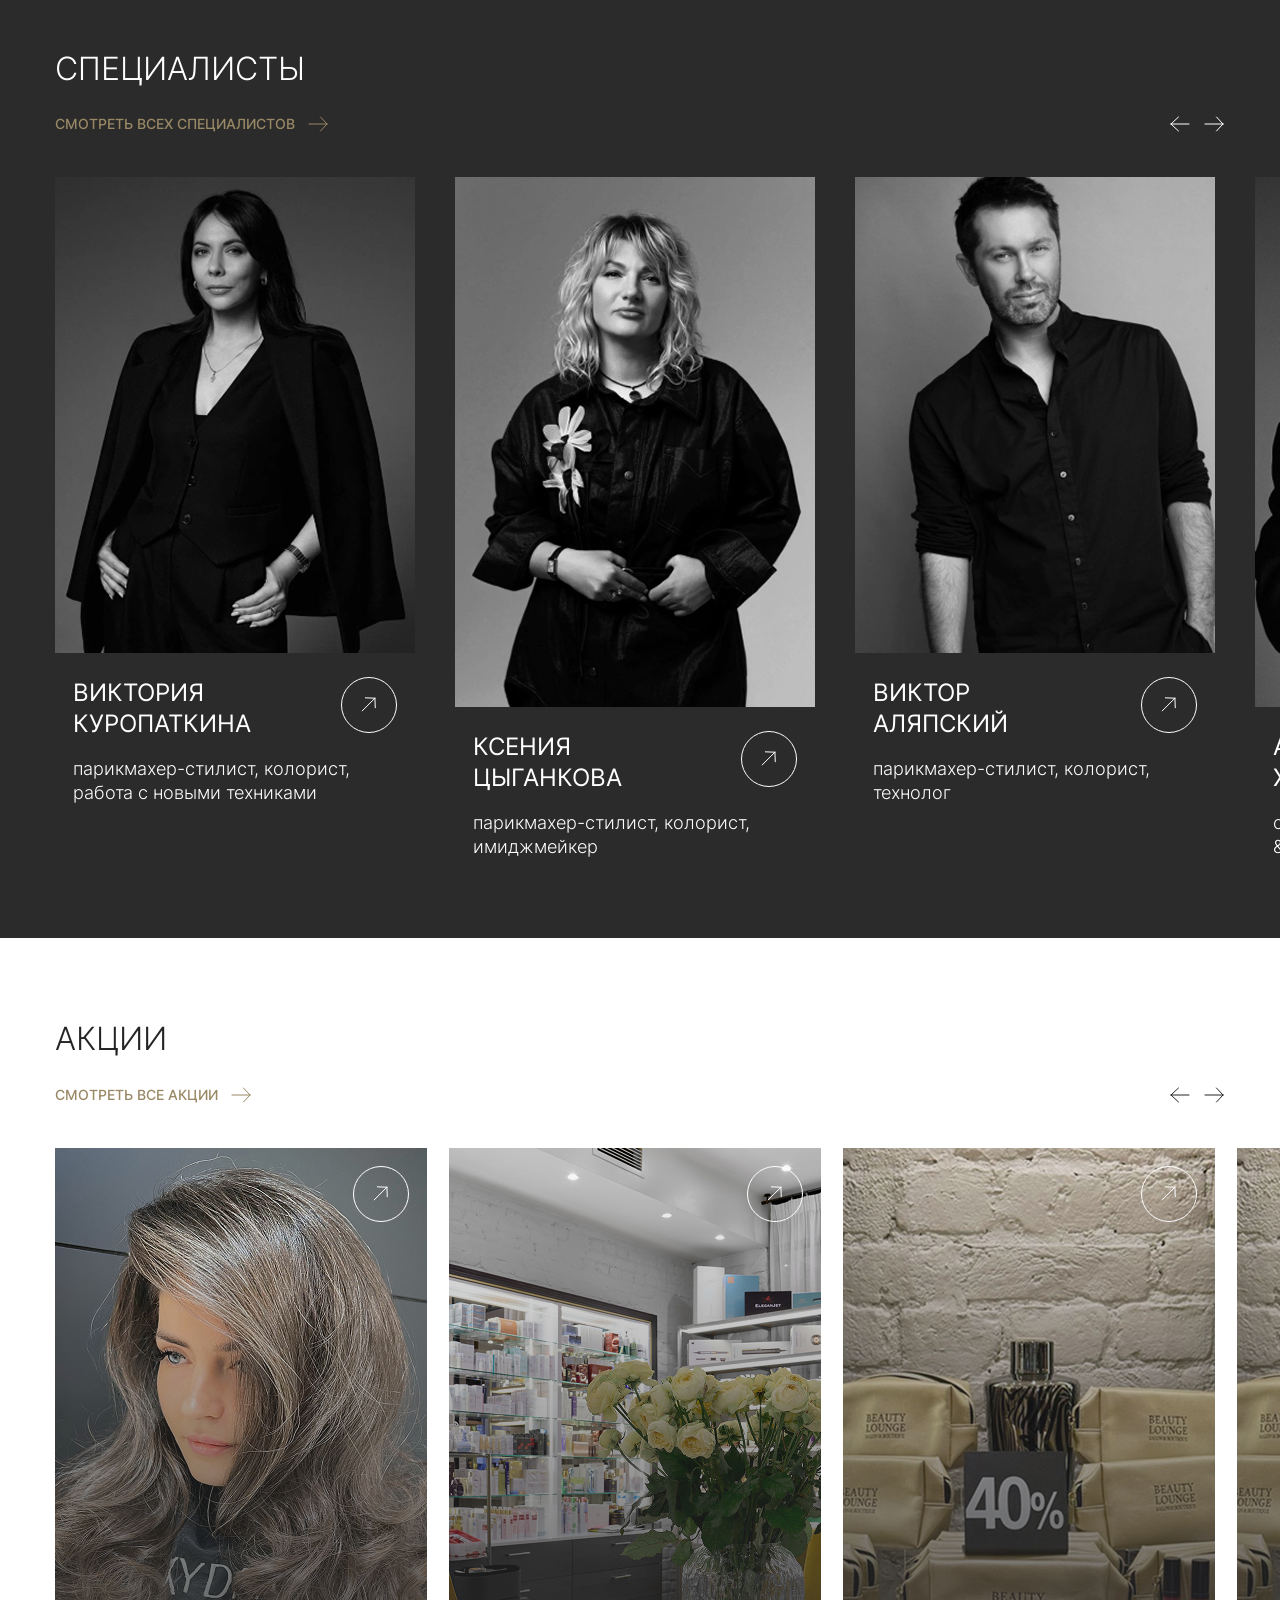
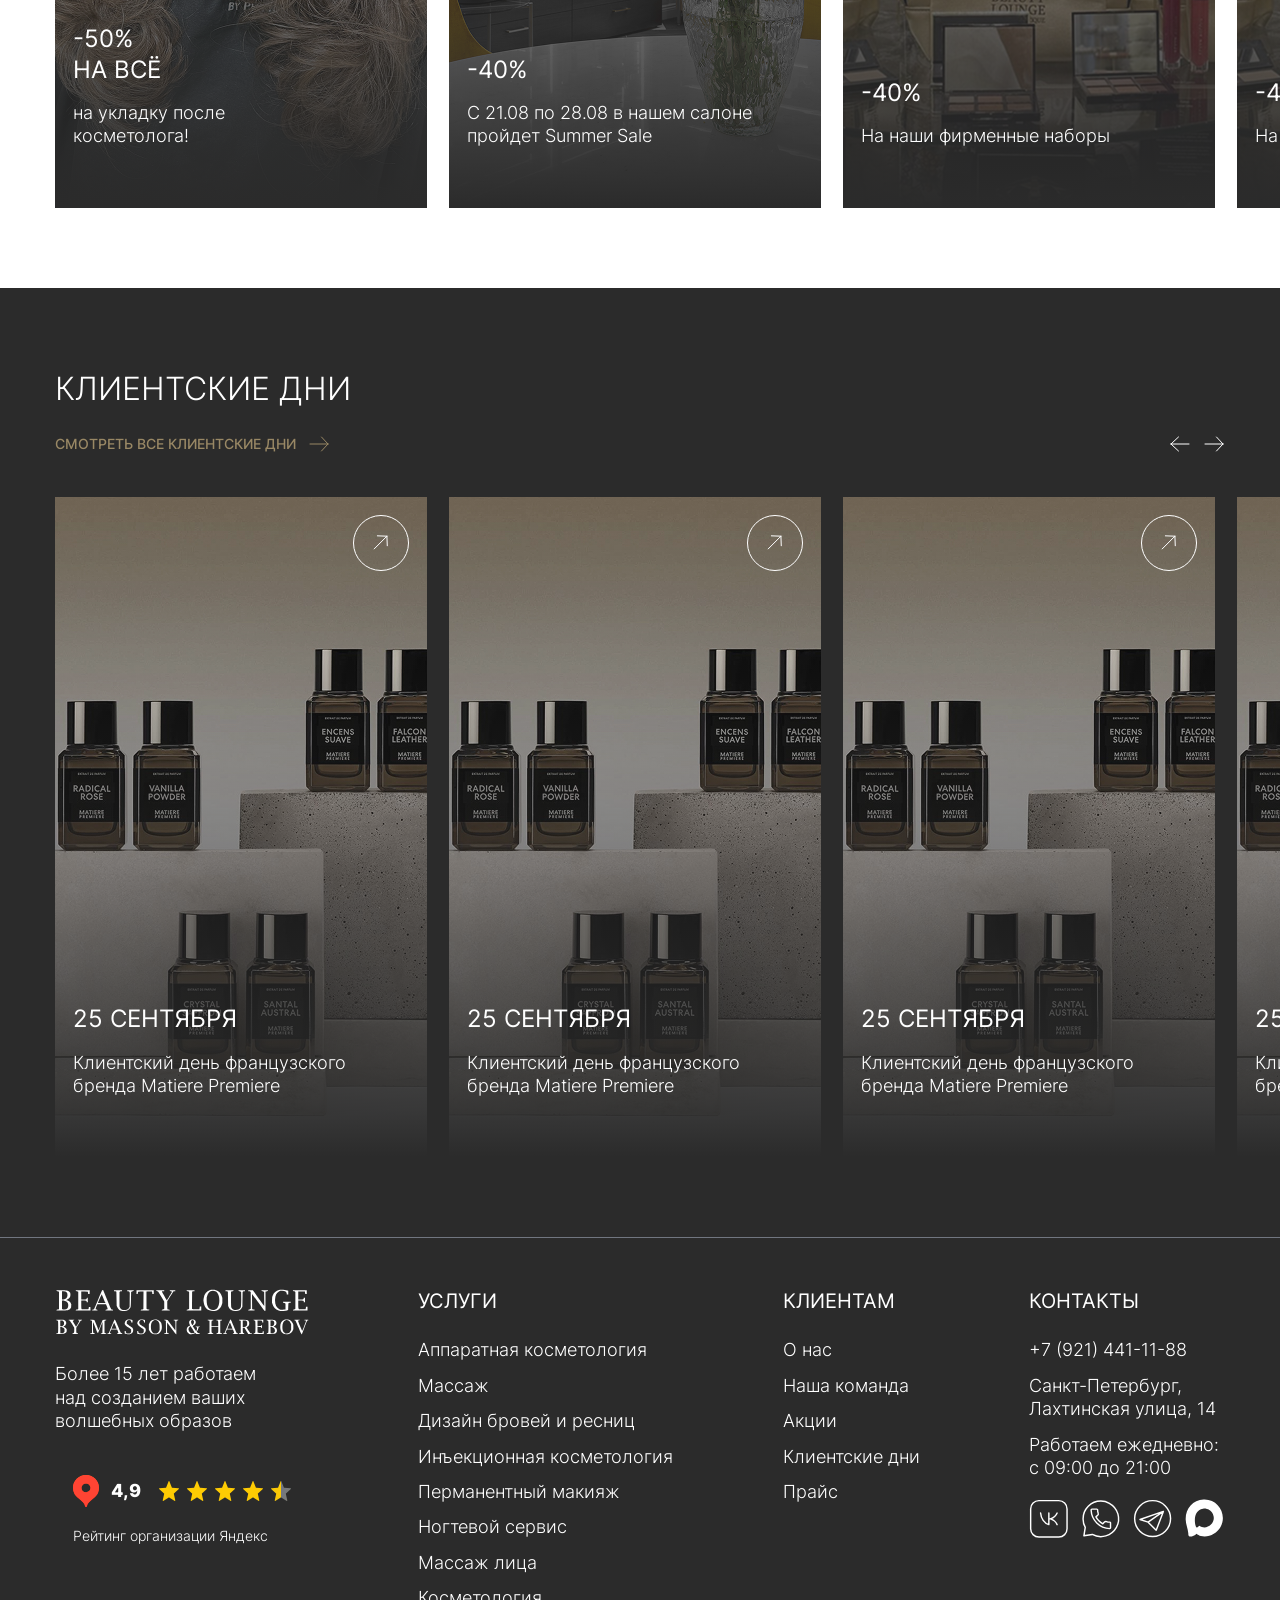
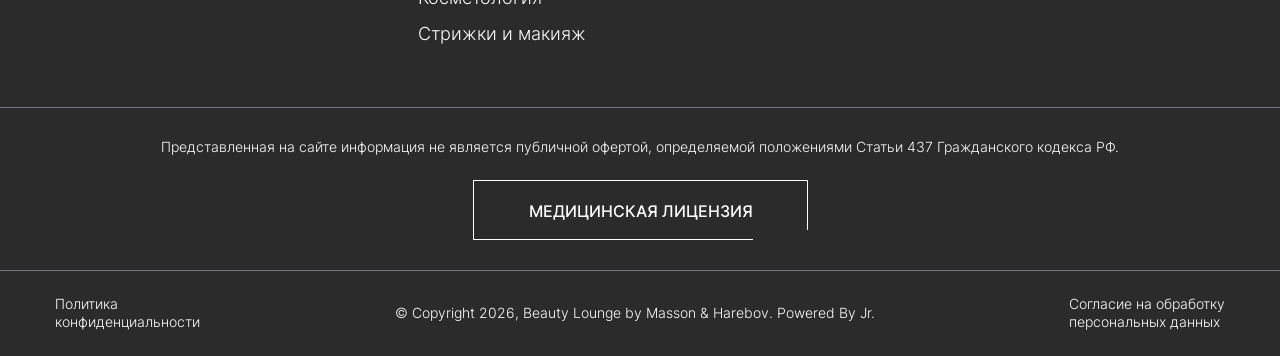
==== commit 2222e0e2: "anim_2" ====
--- a/index.html
+++ b/index.html
@@ -374,7 +374,7 @@
                         </div>
                     </div>
                     <div class="col">
-                        <div class="arrow-append black">
+                        <div class="arrow-append black wow fadeIn" data-wow-delay="1.6s">
                             <div class="swiper-button-next" id="swiper-button-next_2"></div>
                             <div class="swiper-button-prev" id="swiper-button-prev_2"></div> 
                         </div>
@@ -538,7 +538,7 @@
                         </div>
                     </div>
                     <div class="col">
-                        <div class="arrow-append">
+                        <div class="arrow-append wow fadeIn" data-wow-delay="1.6s">
                             <div class="swiper-button-next" id="swiper-button-next_3"></div>
                             <div class="swiper-button-prev" id="swiper-button-prev_3"></div> 
                         </div>
@@ -677,7 +677,7 @@
                         </div>
                     </div>
                     <div class="col">
-                        <div class="arrow-append black">
+                        <div class="arrow-append black wow fadeIn" data-wow-delay="1.6s">
                             <div class="swiper-button-next" id="swiper-button-next_4"></div>
                             <div class="swiper-button-prev" id="swiper-button-prev_4"></div> 
                         </div>
@@ -822,7 +822,7 @@
                         </div>
                     </div>
                     <div class="col">
-                        <div class="arrow-append">
+                        <div class="arrow-append wow fadeIn" data-wow-delay="1.6s">
                             <div class="swiper-button-next" id="swiper-button-next_5"></div>
                             <div class="swiper-button-prev" id="swiper-button-prev_5"></div> 
                         </div>
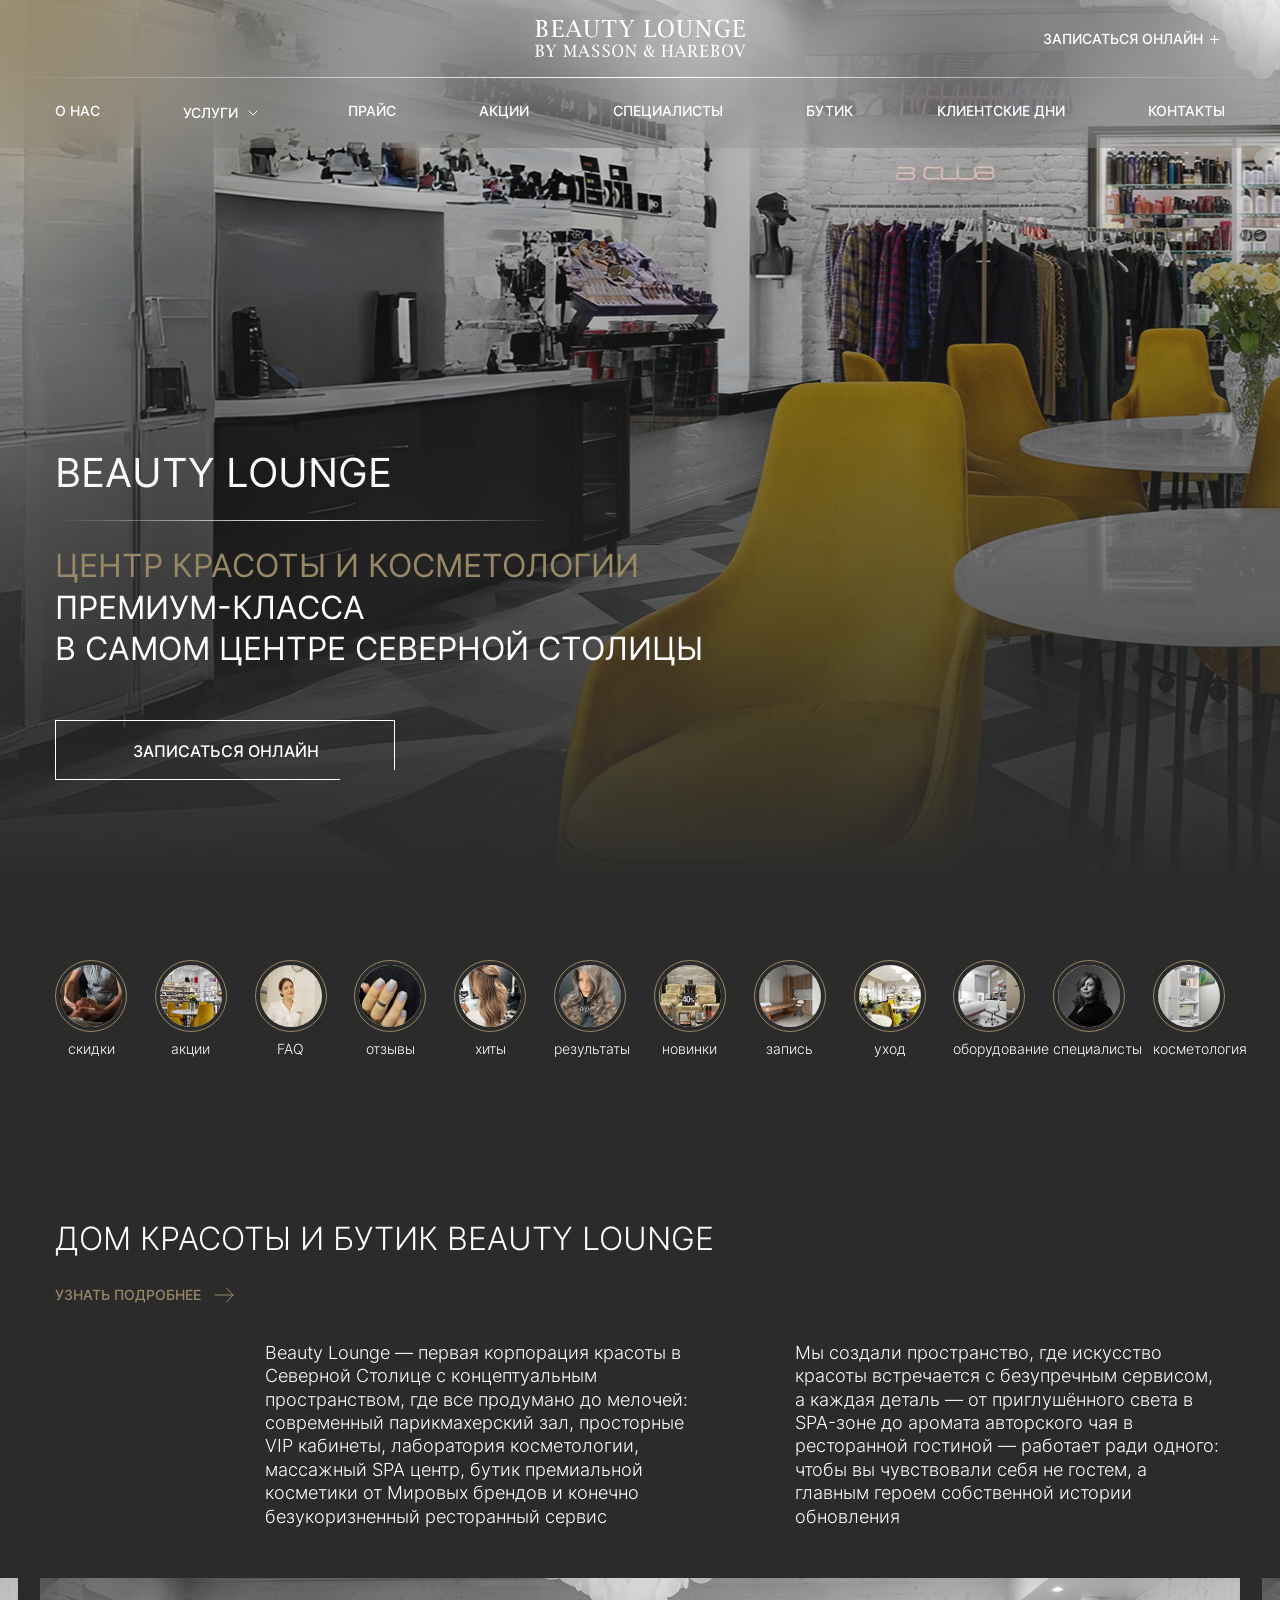
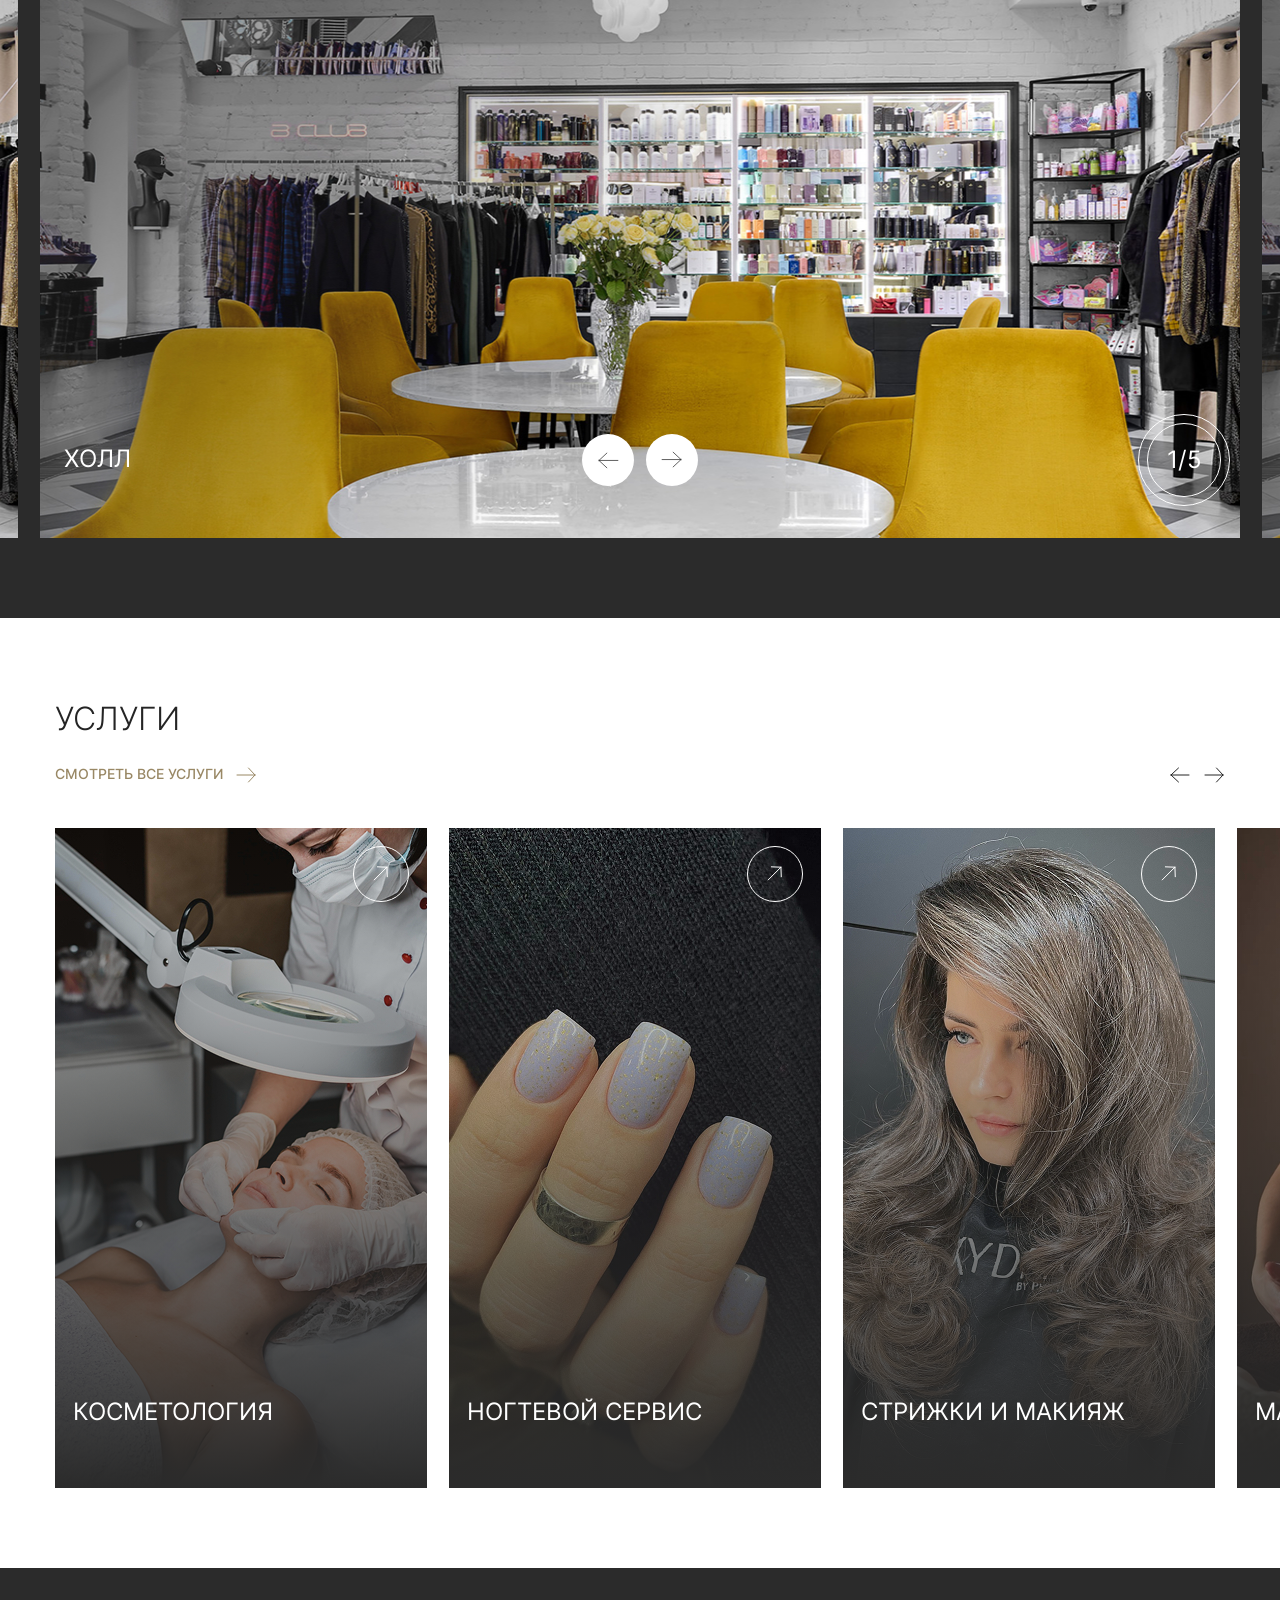
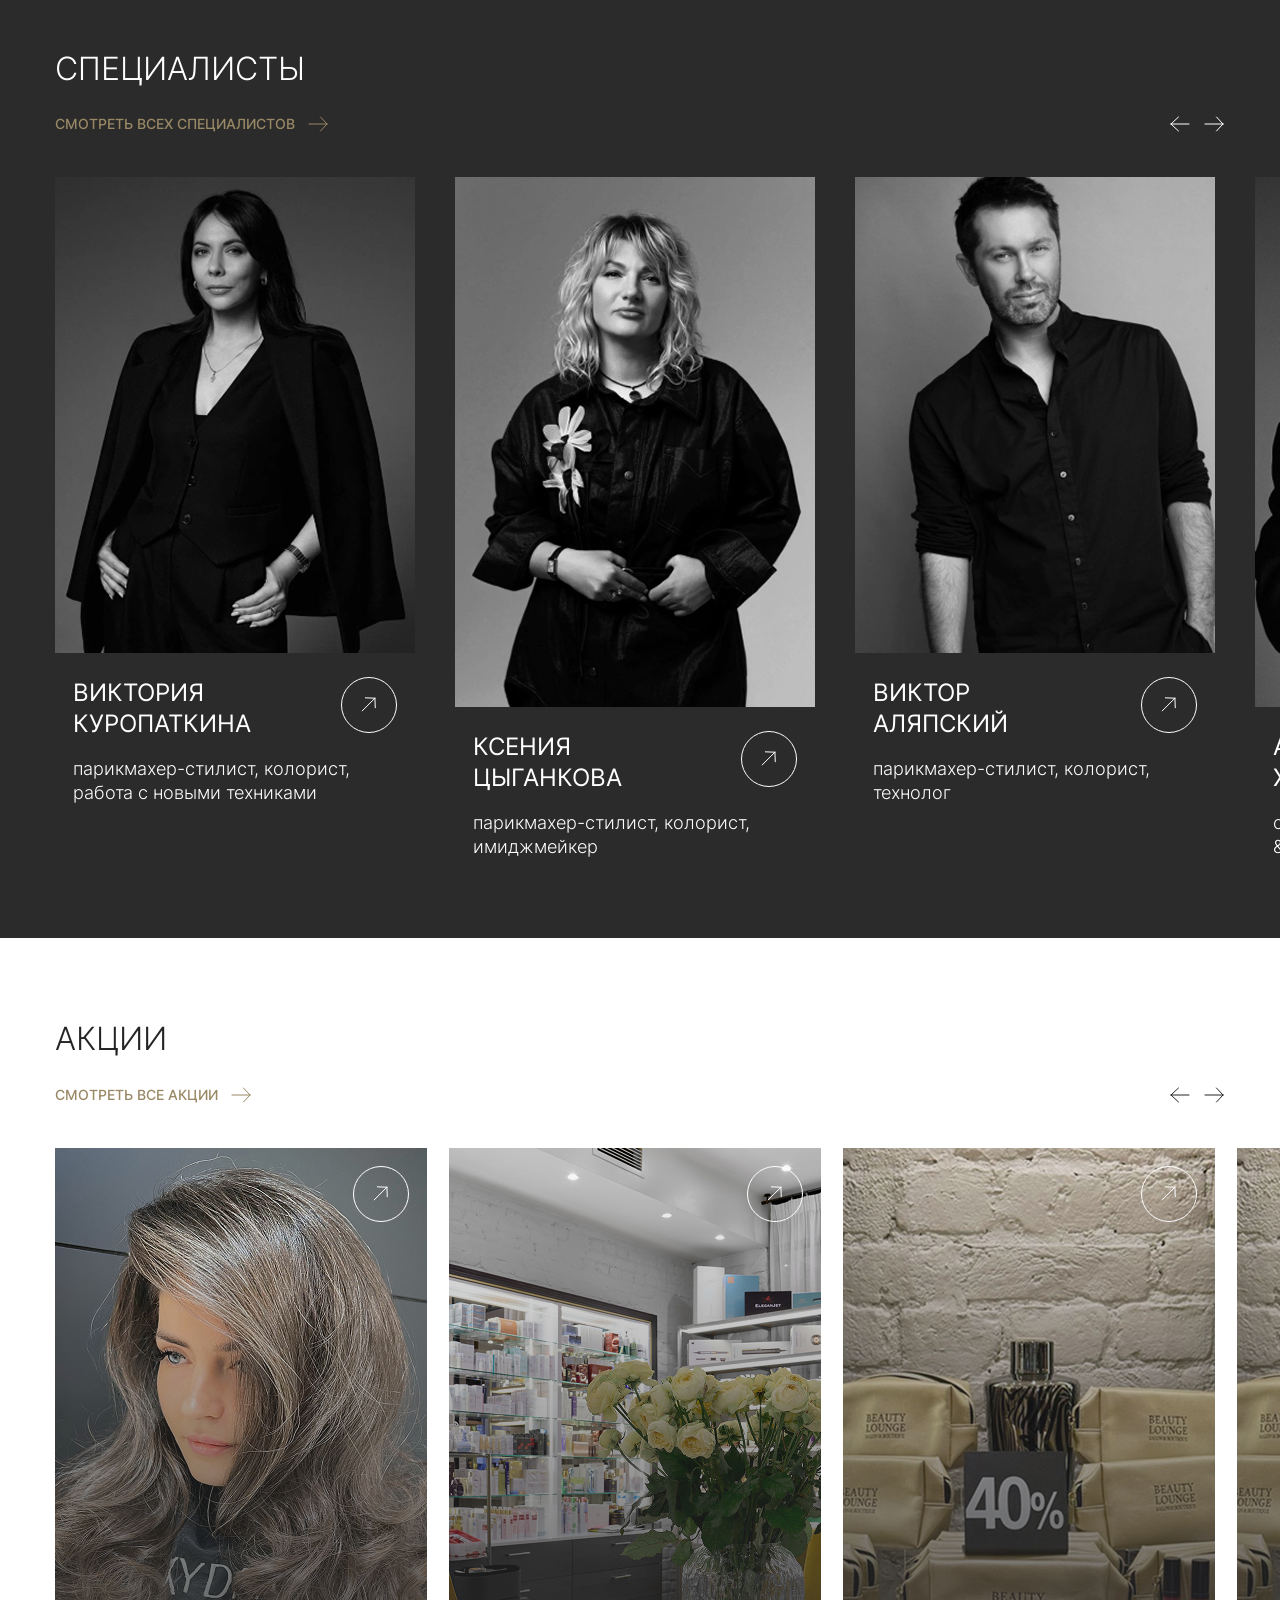
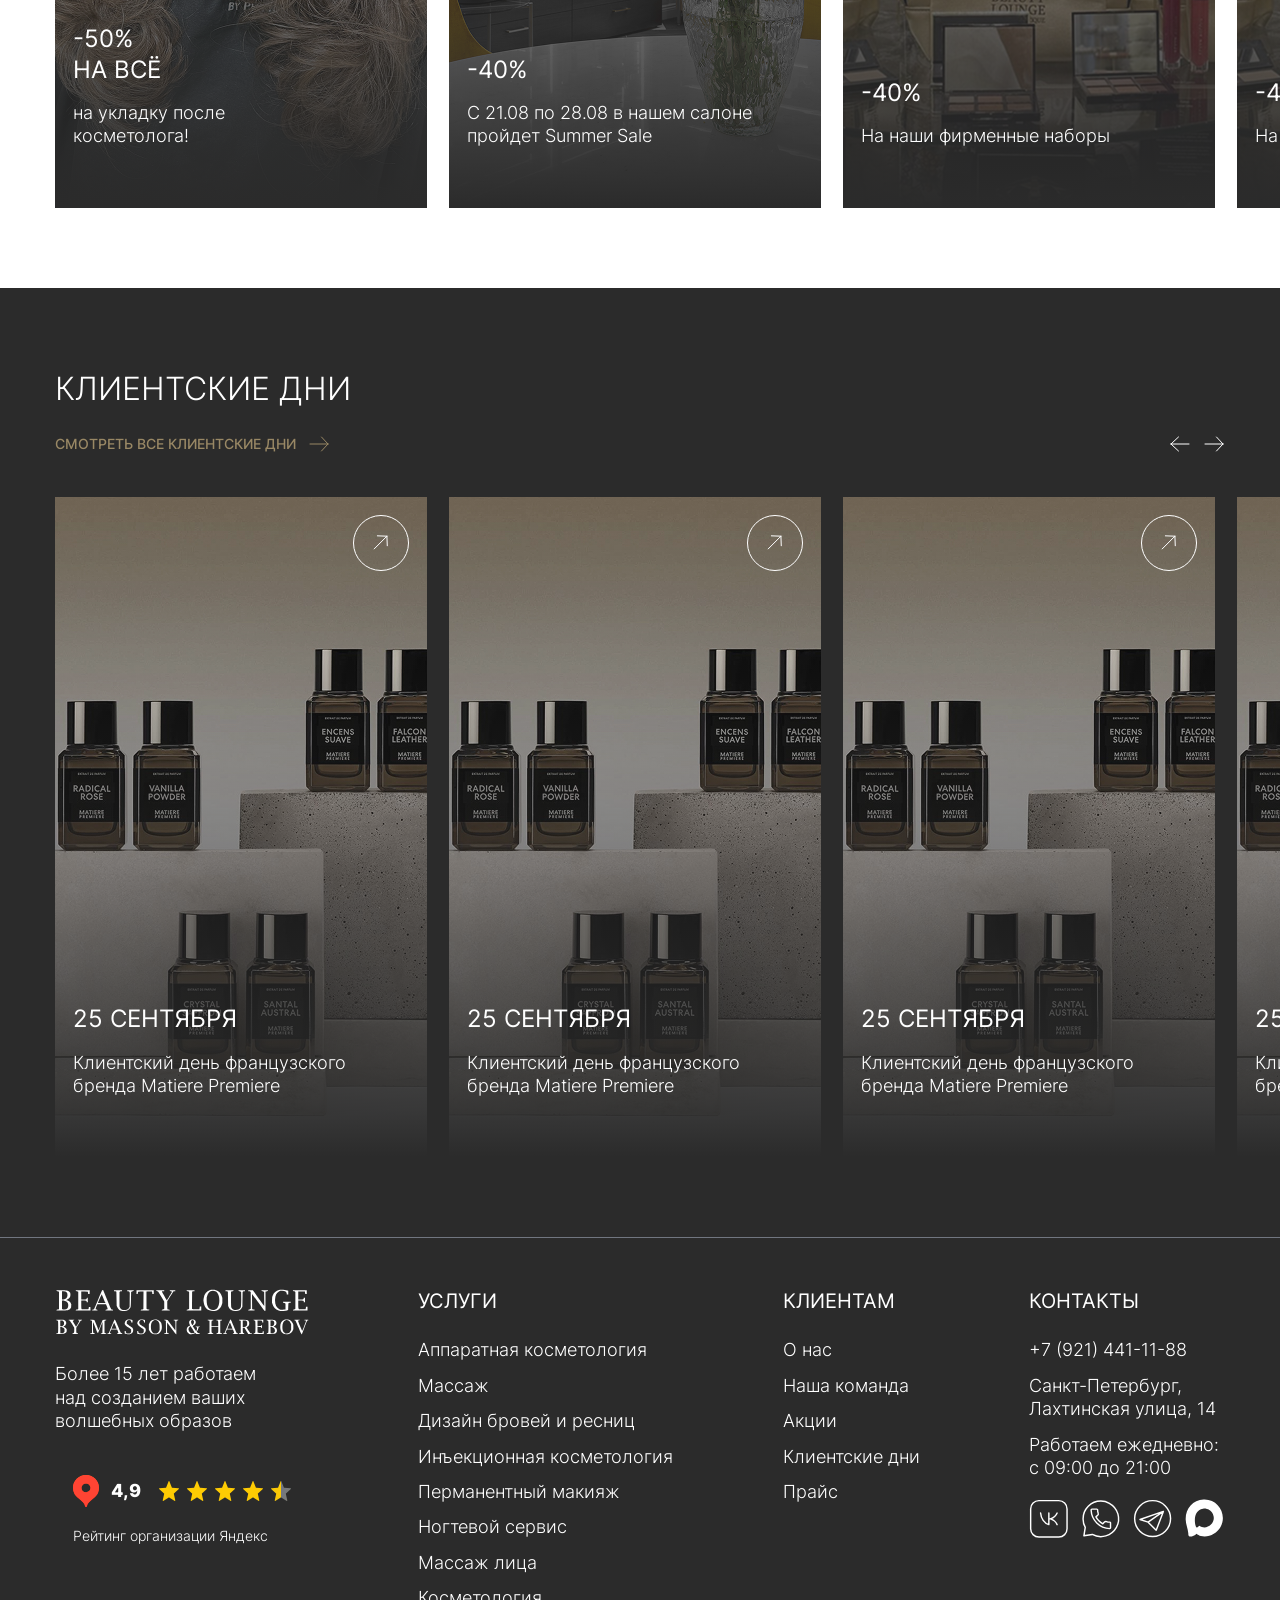
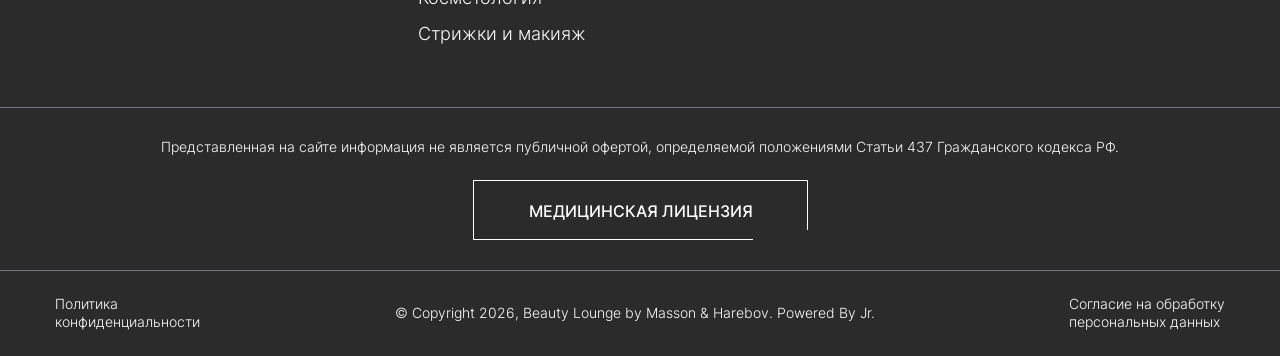
==== commit 1cbb7734: "preloader" ====
--- a/index.html
+++ b/index.html
@@ -28,6 +28,10 @@
 <body>
 
     <div class="wrap">
+
+    <div id="preloader">
+        <div class="loader"></div>
+    </div>    
     
     <!-- HEADER
     ================================= -->
--- a/css/style.css
+++ b/css/style.css
@@ -2515,3 +2515,37 @@
 .wow{
     visibility: hidden;
 }
+
+#preloader {
+    position: fixed;
+    top: 0;
+    left: 0;
+    width: 100%;
+    height: 100%;
+    background-color: #2b2b2b; /* Цвет фона */
+    display: flex;
+    justify-content: center;
+    align-items: center;
+    z-index: 9999; /* Поверх всего */
+    transition: opacity 0.5s ease;
+}
+
+.loader {
+    width: 70px;
+    height: 70px;
+    border: 6px solid #998865;
+    border-top: 6px solid #fff; /* Цвет спиннера */
+    border-radius: 50%;
+    animation: spin 1s linear infinite;
+}
+
+@keyframes spin {
+    0% { transform: rotate(0deg); }
+    100% { transform: rotate(360deg); }
+}
+
+/* Класс для скрытия */
+#preloader.hidden {
+    opacity: 0;
+    visibility: hidden;
+}
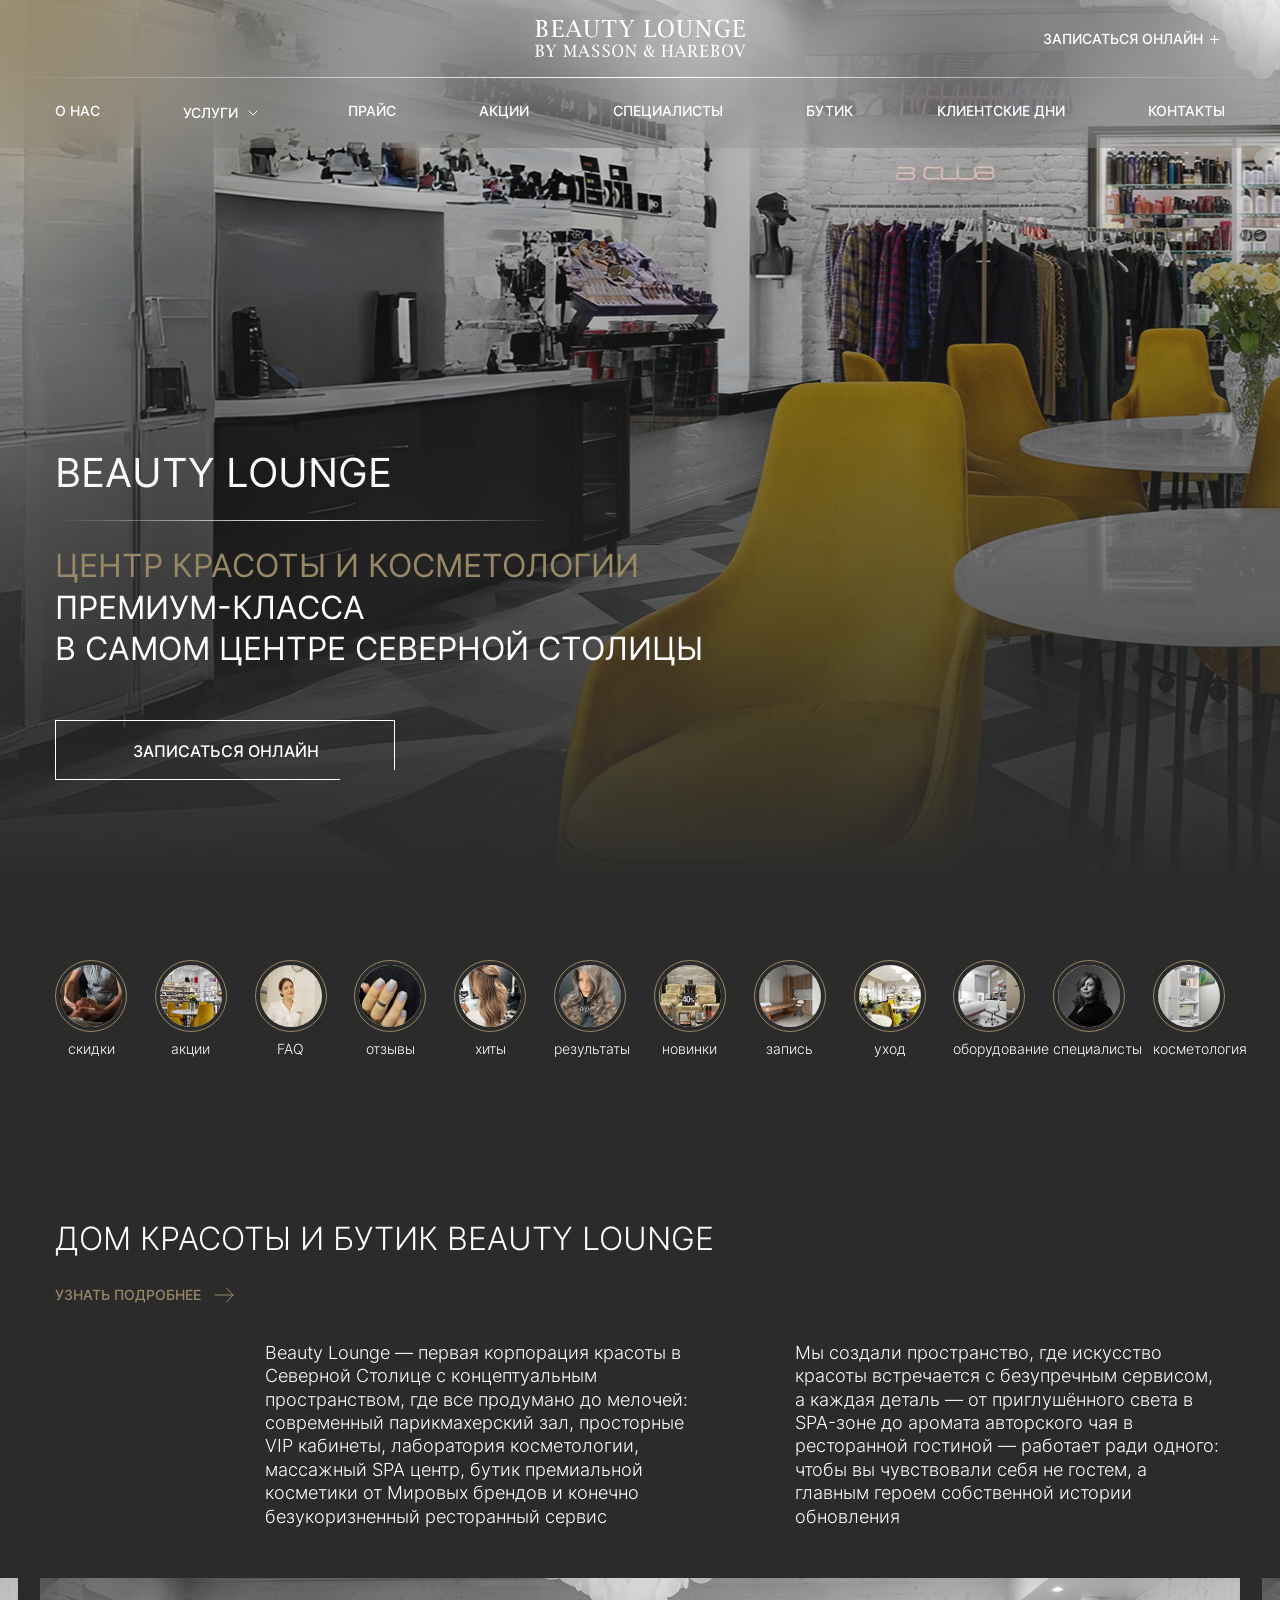
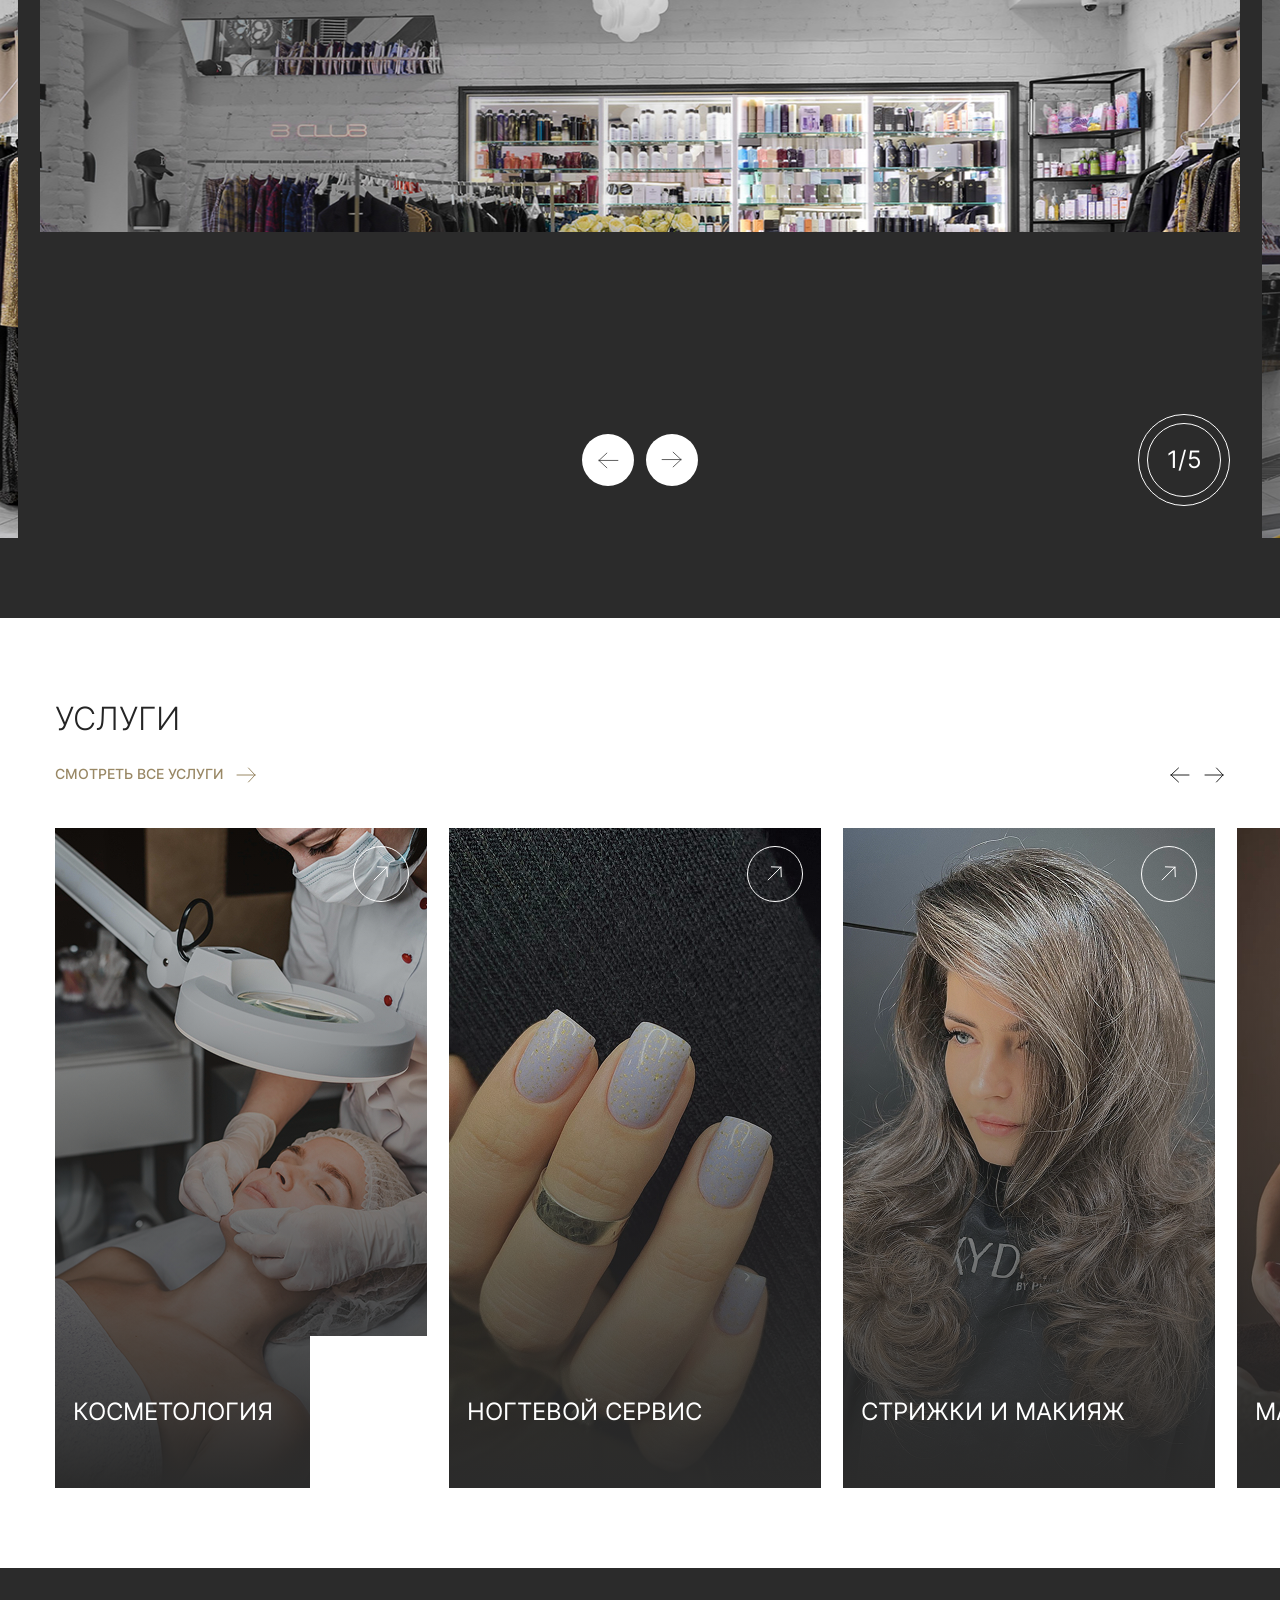
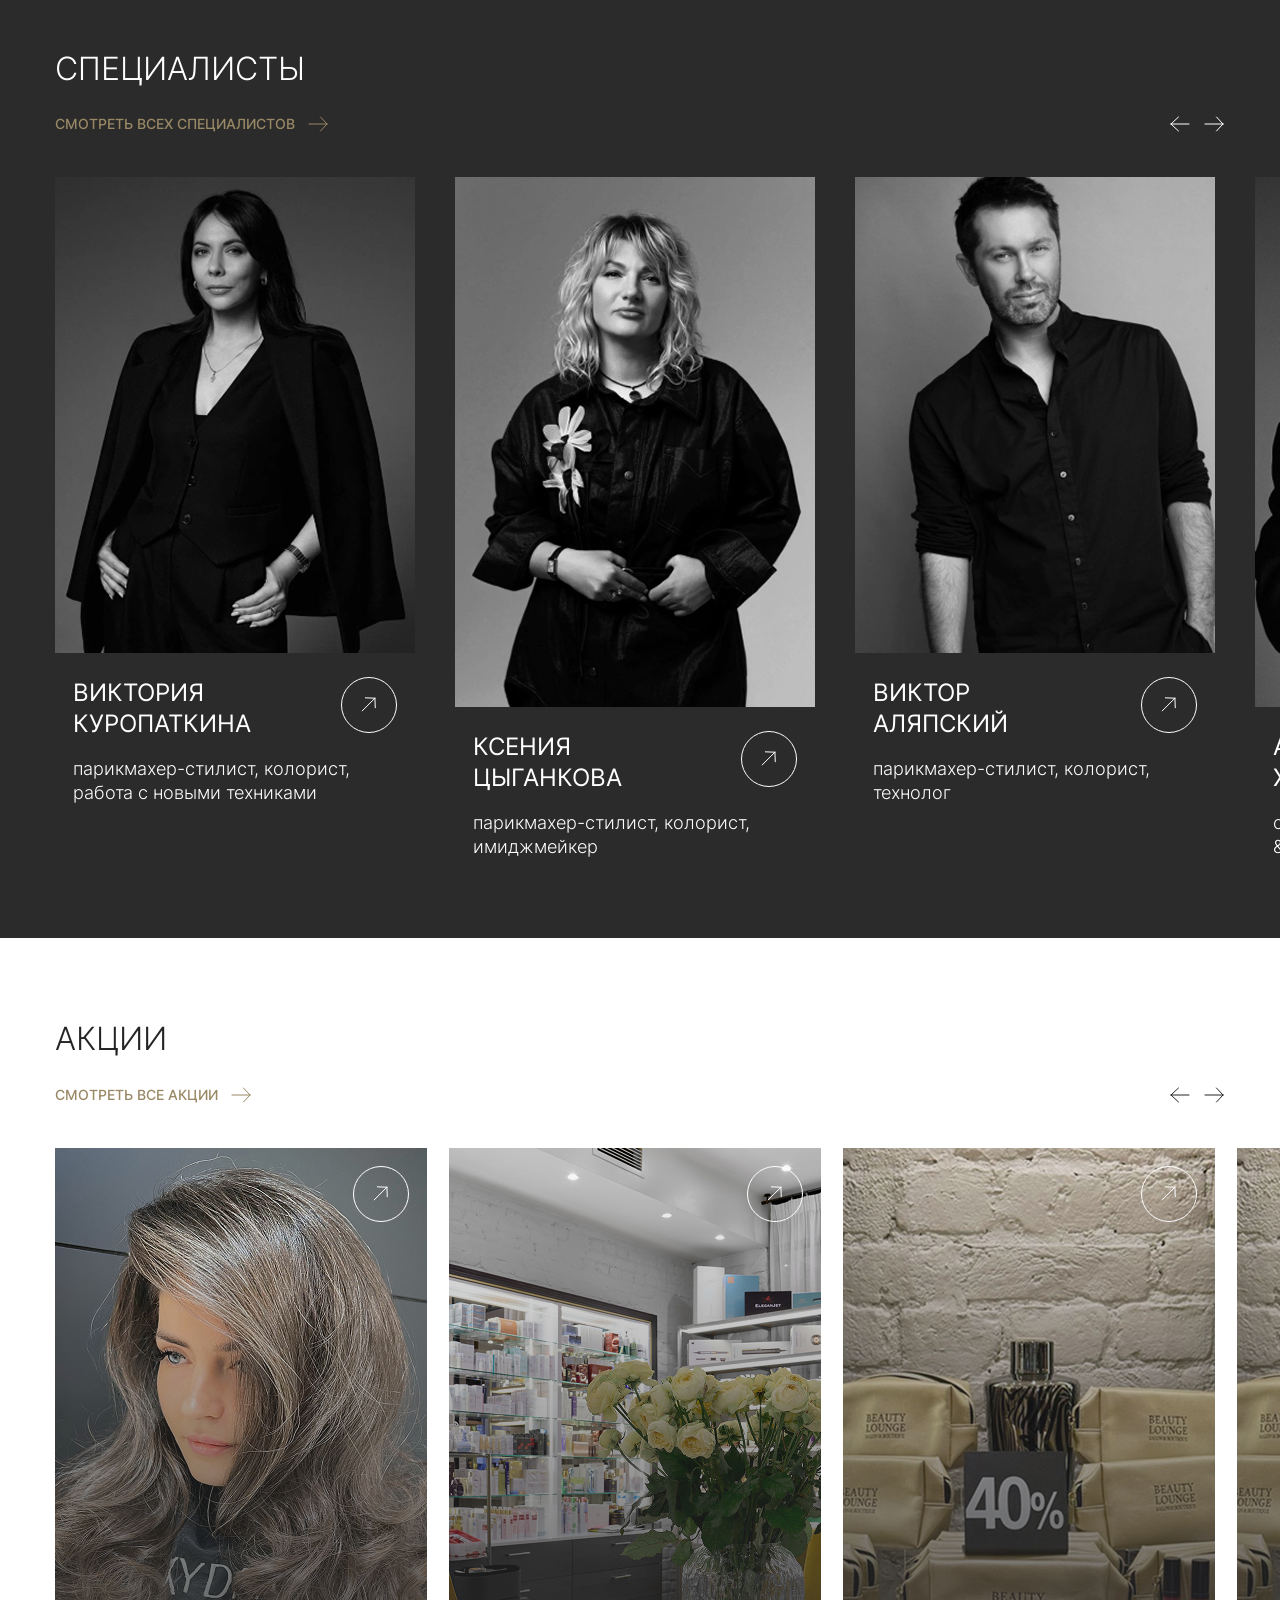
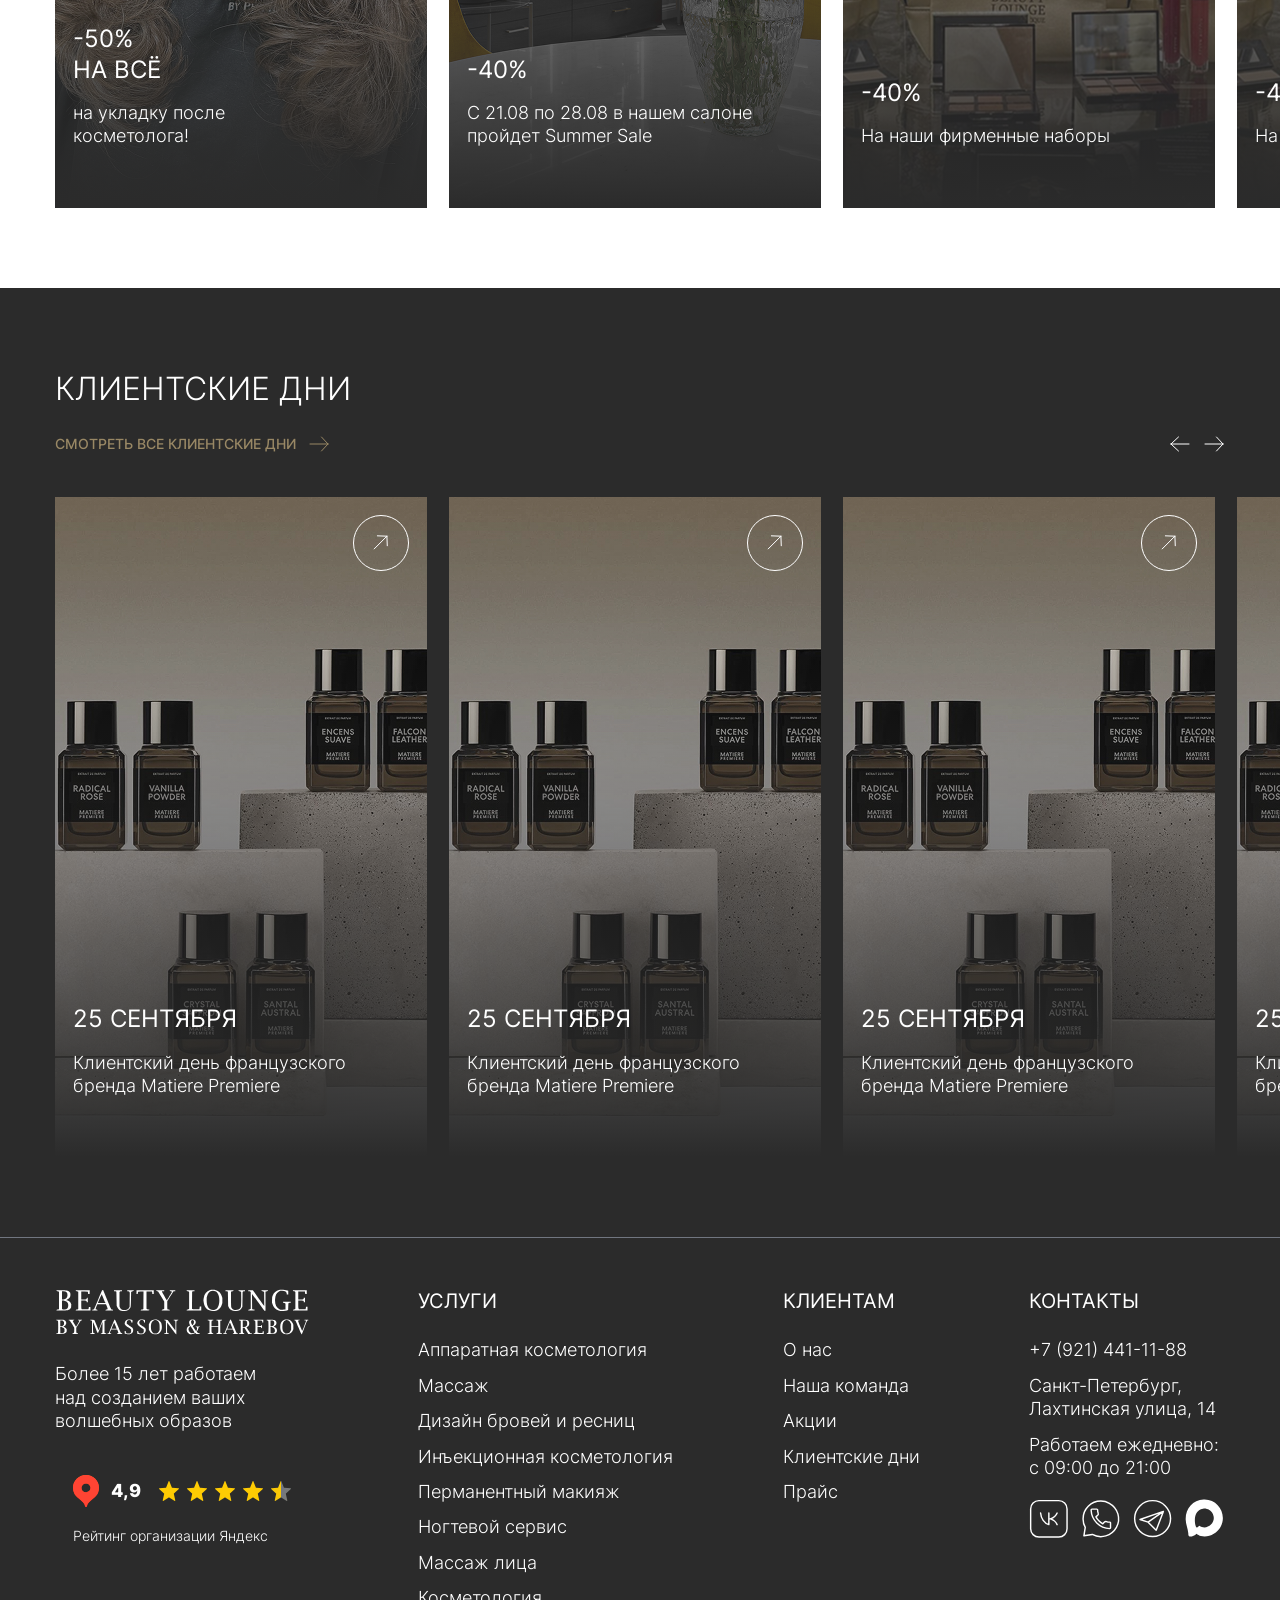
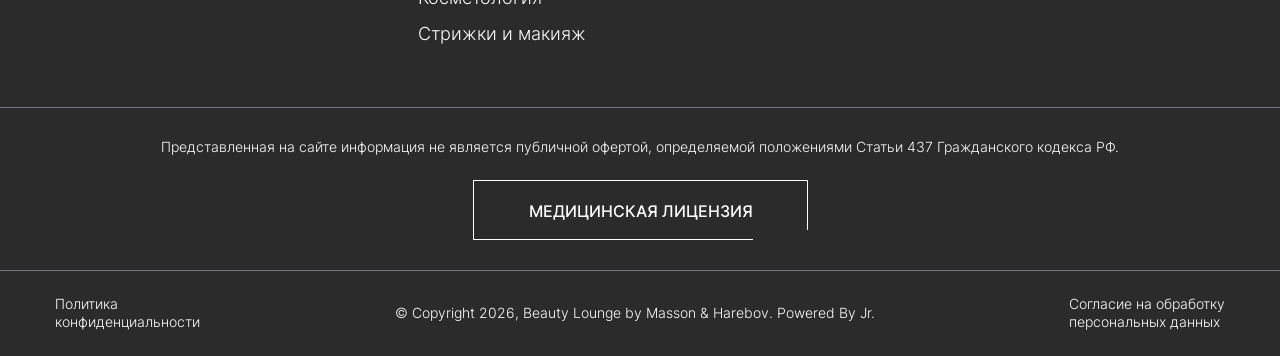
==== commit fb76bd32: "preloader_4" ====
--- a/index.html
+++ b/index.html
@@ -164,11 +164,11 @@
         <div class="container">
             <div class="in">
                 <div class="vert">
-                    <h1 class="title wow fadeInLeft" data-wow-delay=".8s">
+                    <h1 class="title wow fadeInLeft" data-wow-delay="1.2s">
                         <span>Beauty Lounge</span>
                     </h1>
-                    <p class="wow fadeInLeft" data-wow-delay="1.2s"><span>ЦЕНТР КРАСОТЫ И КОСМЕТОЛОГИИ</span> <br> ПРЕМИУМ-КЛАССА<br> В САМОМ ЦЕНТРЕ СЕВЕРНОЙ СТОЛИЦЫ</p>
-                    <a href="" class="btn btn-border-white wow fadeInLeft" data-wow-delay="1.4s">записаться онлайн</a>
+                    <p class="wow fadeInLeft" data-wow-delay="1.4s"><span>ЦЕНТР КРАСОТЫ И КОСМЕТОЛОГИИ</span> <br> ПРЕМИУМ-КЛАССА<br> В САМОМ ЦЕНТРЕ СЕВЕРНОЙ СТОЛИЦЫ</p>
+                    <a href="" class="btn btn-border-white wow fadeInLeft" data-wow-delay="1.8s">записаться онлайн</a>
                 </div>
             </div>
         </div>
--- a/css/style.css
+++ b/css/style.css
@@ -2527,14 +2527,14 @@
     justify-content: center;
     align-items: center;
     z-index: 9999; /* Поверх всего */
-    transition: opacity 0.5s ease;
+    transition: opacity 1s ease;
 }
 
 .loader {
     width: 70px;
     height: 70px;
-    border: 6px solid #998865;
-    border-top: 6px solid #fff; /* Цвет спиннера */
+    border: 4px solid #998865;
+    border-top: 4px solid #fff; /* Цвет спиннера */
     border-radius: 50%;
     animation: spin 1s linear infinite;
 }
@@ -2548,4 +2548,6 @@
 #preloader.hidden {
     opacity: 0;
     visibility: hidden;
-}
+    z-index: -999;
+    pointer-events: none;
+}
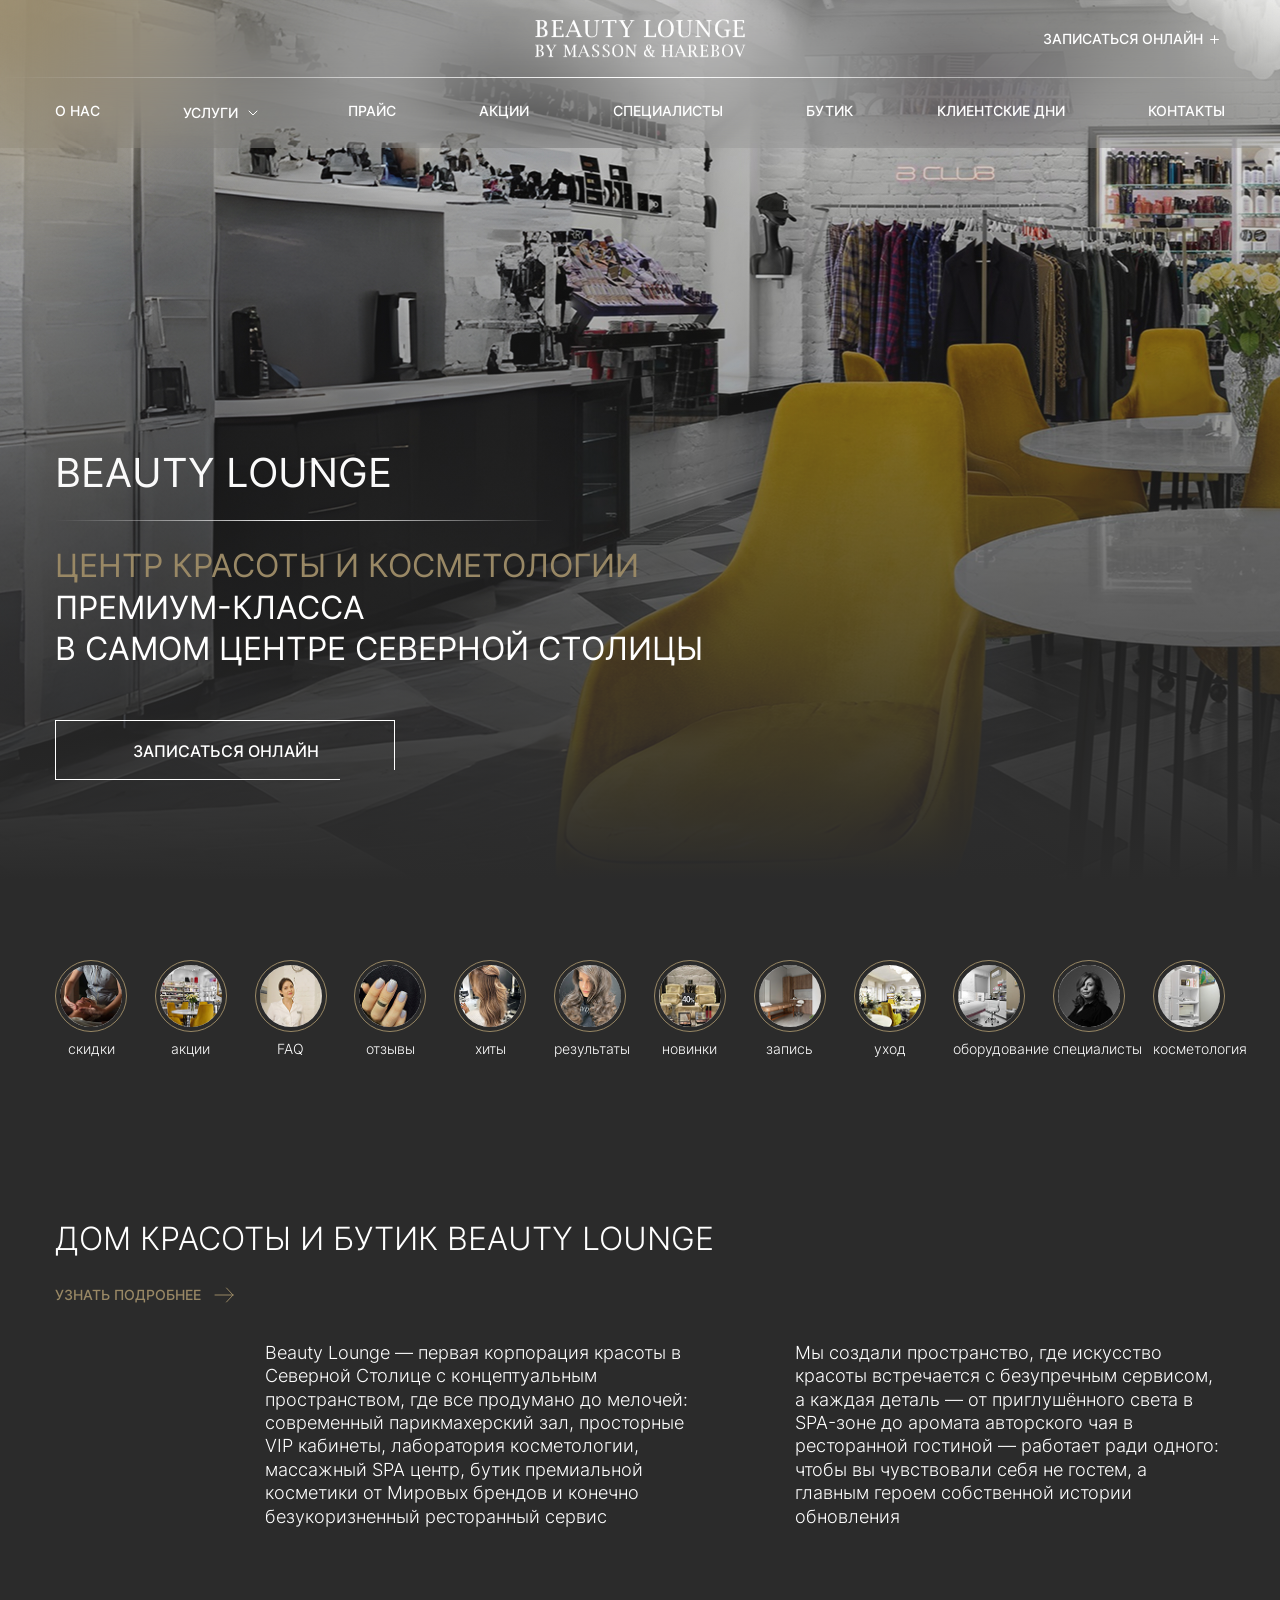
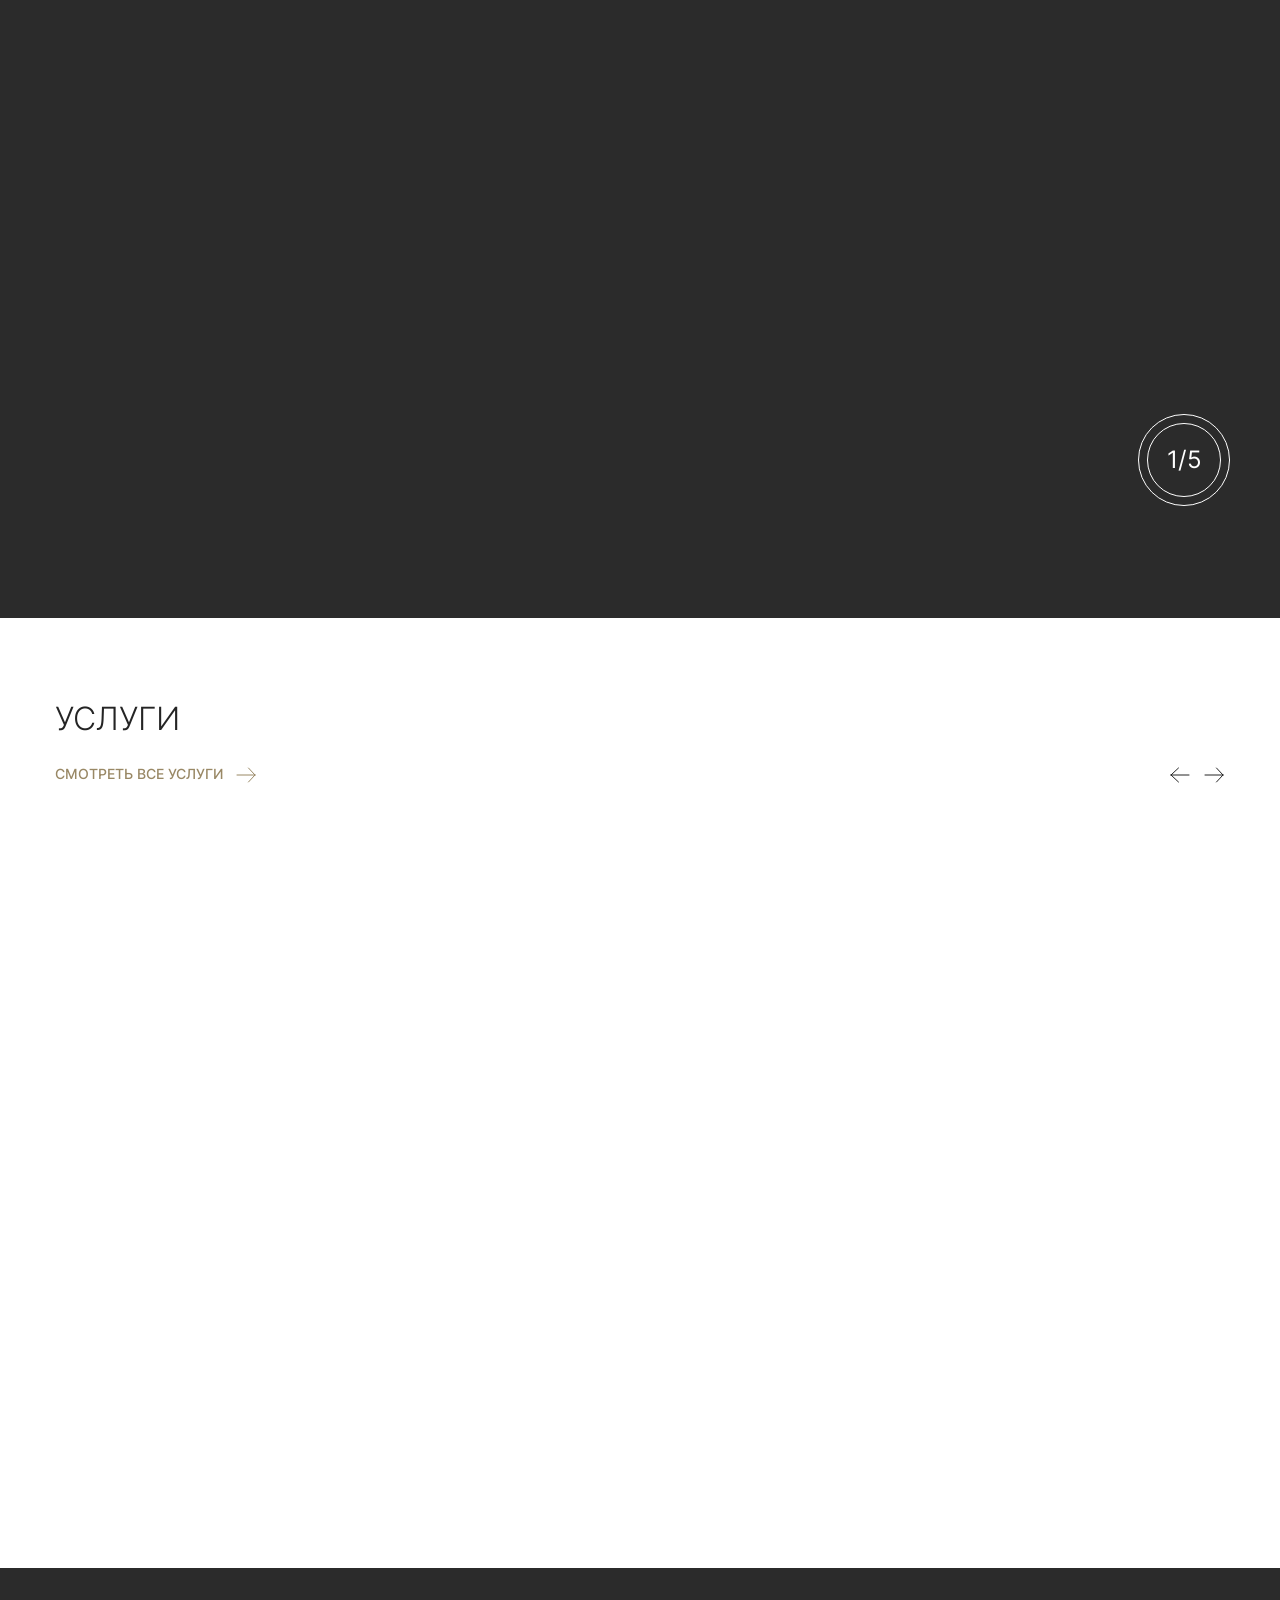
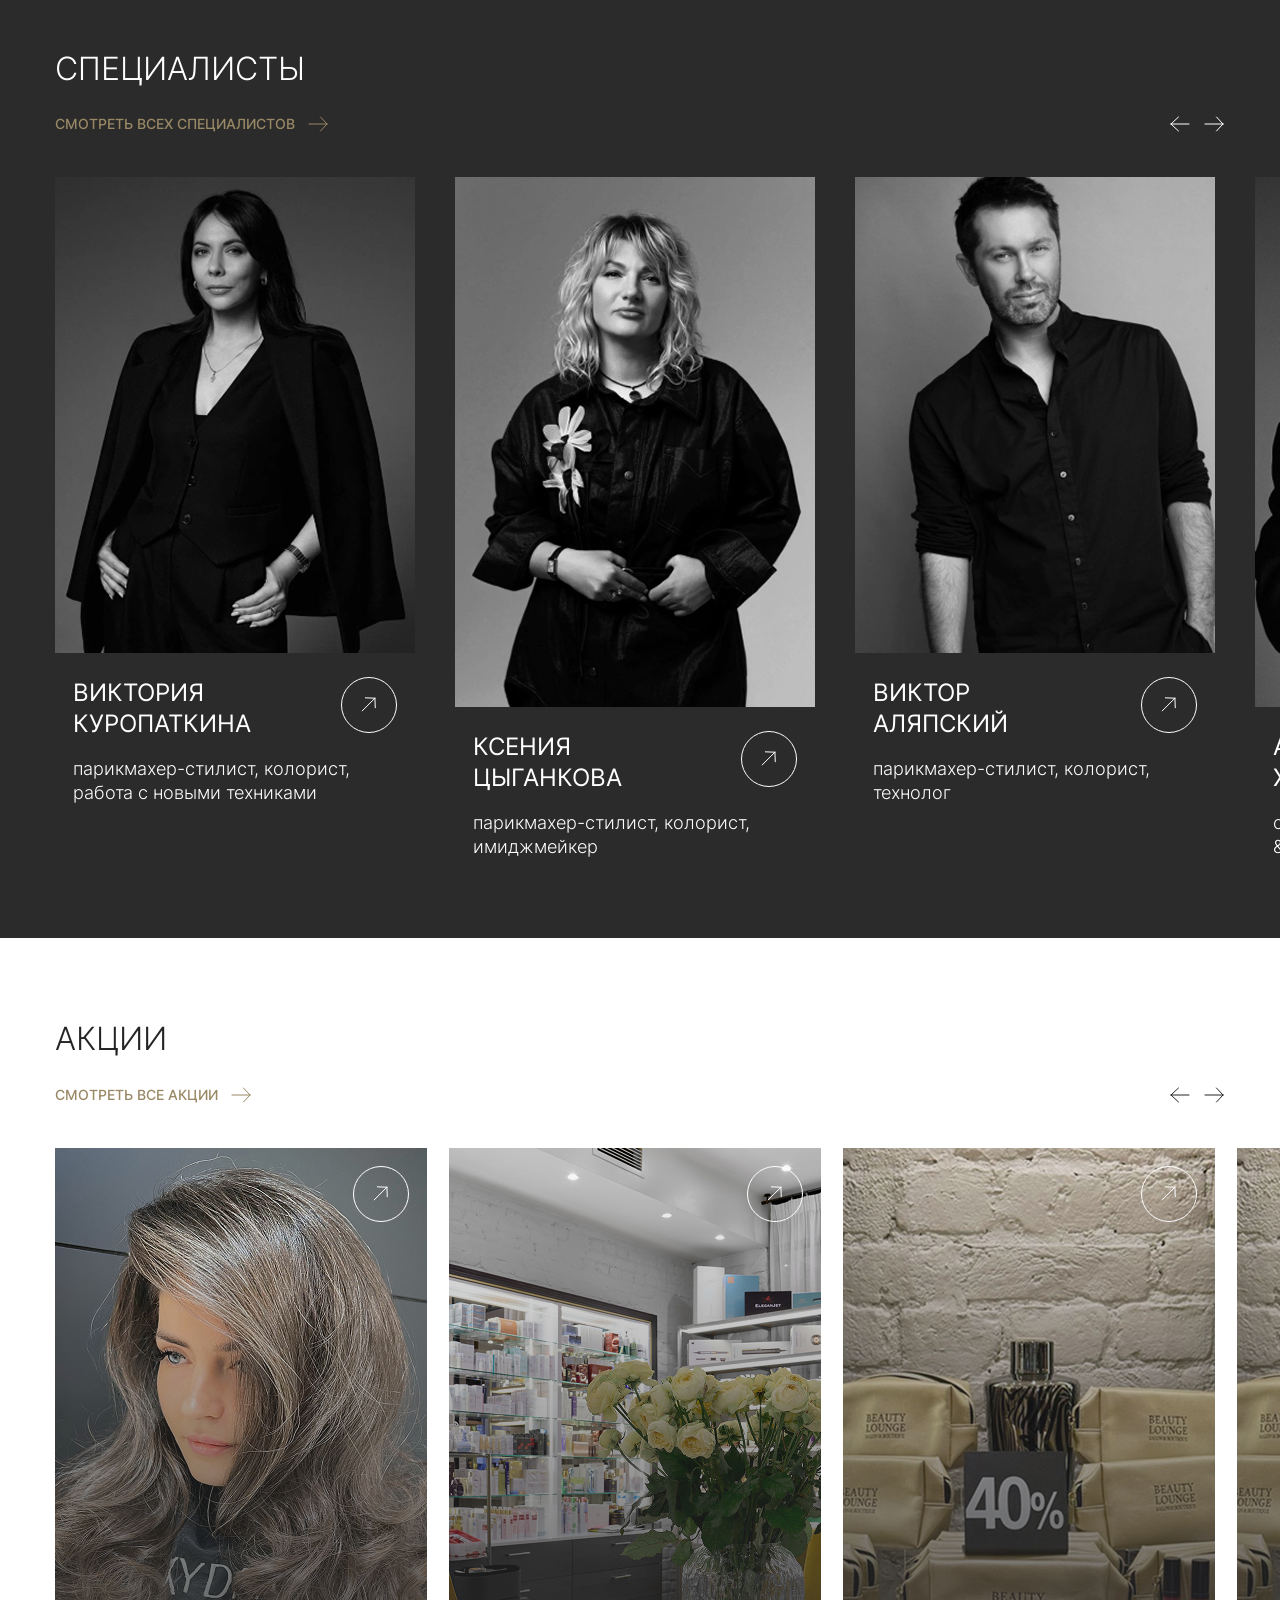
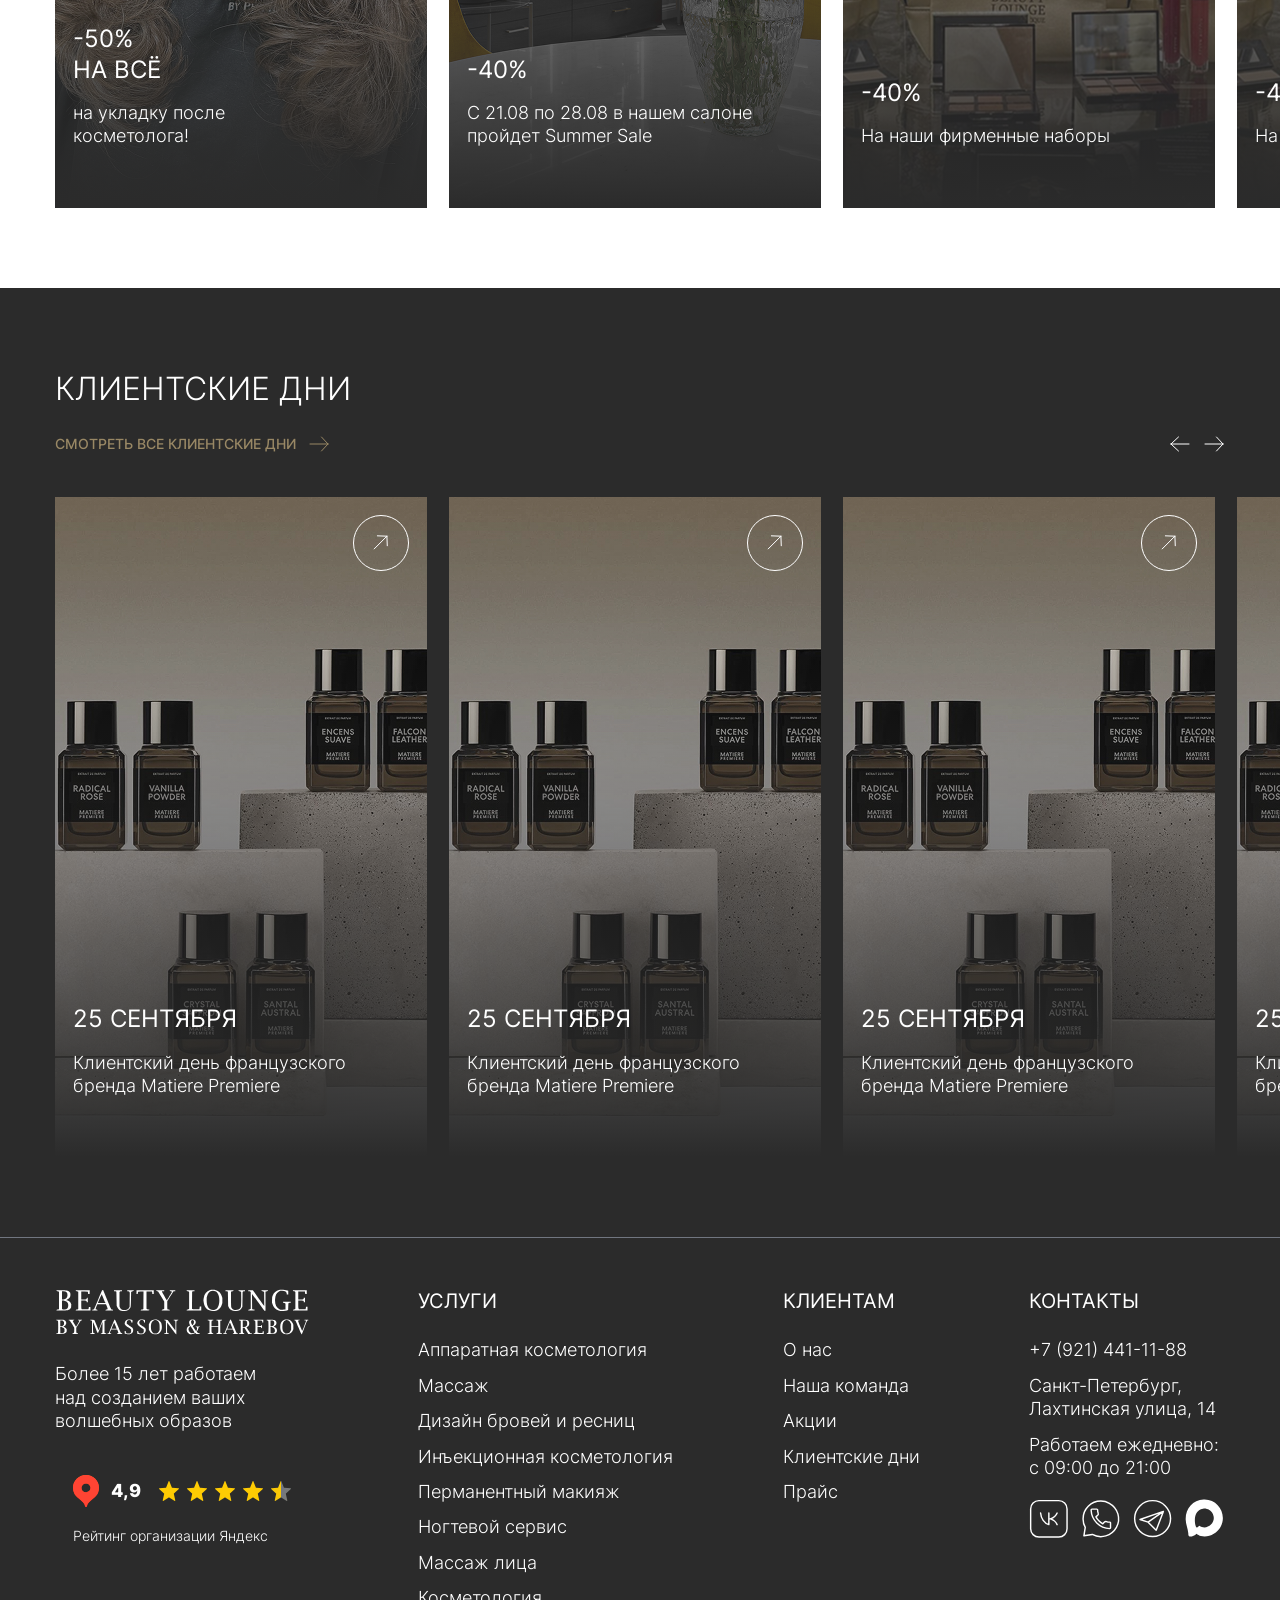
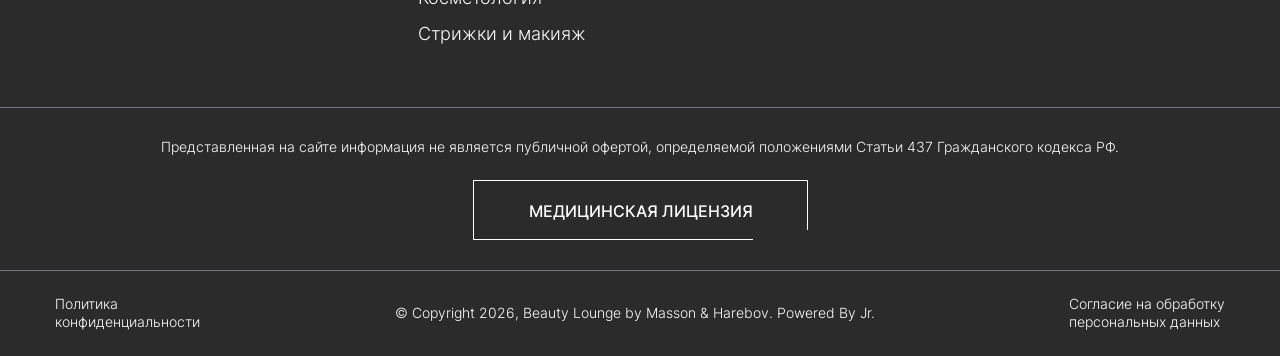
==== commit 1a34e54d: "header_2" ====
--- a/index.html
+++ b/index.html
@@ -35,24 +35,24 @@
     
     <!-- HEADER
     ================================= -->
-    <div class="header">
-        <div class="header__top">
+    <div class="header blur">
+        <div class="header__top flat">
             <div class="container">
                 <div class="cols">
                     <div class="col col_left">
                         <div class="items">
                             <div class="item show1200">
-                                <div class="burger"></div>
+                                <div class="burger stable"></div>
                             </div>
                         </div>
                     </div>
                     <div class="col col_right">
                         <div class="items">
                             <div class="item show1200">
-                                <a href="" class="phone-mob"></a>
+                                <a href="" class="phone-mob stable"></a>
                             </div>
                             <div class="item hidd1200">
-                                <div class="enroll">
+                                <div class="enroll stable">
                                     <a href="" class="btn btn-enroll">ЗАПИСАТЬСЯ ОНЛАЙН <i class="i-plus-white"></i></a>
                                     <div class="enroll-drop">
                                         <div class="enroll-drop__item">
@@ -75,7 +75,7 @@
                 </div>
                 
             </div>
-            <div class="logo">
+            <div class="logo stable">
                 <a href="">
                     <img class="hidd1200" src="img/header/logo.svg" alt="">
                     <img class="show1200" src="img/header/logo_mob.svg" alt="">
@@ -84,7 +84,7 @@
         </div>
         <div class="header__bottom hidd1200">
             <div class="container">
-                <div class="nav">
+                <div class="nav stable">
                     <ul>
                         <li><a href="">О нас</a></li>
                         <li><a href="">Услуги <i></i></a>
--- a/css/style.css
+++ b/css/style.css
@@ -589,16 +589,37 @@
     z-index: 12;
 }
 
+.header{
+    -webkit-animation-name: pointer;
+    animation-name: pointer;
+    -webkit-animation-duration: 5s;
+    animation-duration: 5s;
+    animation-delay: 1s;
+    animation-fill-mode: both;
+}
+
+@keyframes pointer {
+    0% {
+       pointer-events: none;
+
+    }
+    100% {
+        pointer-events: auto;
+    }
+}
+
 .header_inner{
-    position: relative;
+    pointer-events: auto;
+    position: relative;
+    animation: none;
 }
 
 .header:before{
     content: "";
     width: 100%;
     height: 100%;
-    backdrop-filter: blur(40px);
-    background: rgba(43, 43, 43, 0.04);
+    /*backdrop-filter: blur(40px);*/
+    /*background: rgba(43, 43, 43, 0.04);*/
     position: absolute;
     top: 0;
     left: 0;
@@ -607,22 +628,38 @@
     transition: 1.2s;
 }
 
-
-
-/*@keyframes blur {
+.header:after{
+    content: "";
+    width: 100%;
+    height: 100%;
+    position: absolute;
+    top: 0;
+    left: 0;
+    z-index: 2;
+    transition: 1.2s;
+    opacity: 0;
+}
+
+.header.blur:before{
+    -webkit-animation-name: blur;
+    animation-name: blur;
+    -webkit-animation-duration: 5s;
+    animation-duration: 5s;
+    animation-delay: 1s;
+    animation-fill-mode: both;
+}
+
+@keyframes blur {
     0% {
-        background: rgba(43, 43, 43, 0.04);
-
-    }
-    50% {
-        background: rgba(43, 43, 43, 0.22);
+        backdrop-filter: blur(0px);
+        background: rgba(43, 43, 43, 0);
 
     }
     100% {
         background: rgba(43, 43, 43, 0.04);
-       
+        backdrop-filter: blur(40px);
     }
-}*/
+}
 
 .header_inner:before{
     display: none;
@@ -638,13 +675,35 @@
 
 .header__top:before{
     content: "";
-    width: 100%;
     height: 1px;
     background: linear-gradient(90deg, rgba(255, 255, 255, 0) 0%, #fff 49.71%, rgba(255, 255, 255, 0) 100%);
     position: absolute;
     bottom: 0;
     left: 50%;
     transform: translateX(-50%);
+}
+
+.header_inner .header__top:before{
+    width: 100%;
+}
+
+.header__top.flat:before{
+    -webkit-animation-name: flat;
+    animation-name: flat;
+    -webkit-animation-duration: 4s;
+    animation-duration: 4s;
+    animation-delay: 1s;
+    animation-fill-mode: forwards;
+}
+
+@keyframes flat {
+    0% {
+       width: 0; 
+
+    }
+    100% {
+        width: 100%;
+    }
 }
 
 .header__top .container{
@@ -808,6 +867,32 @@
     position: static;
 }
 
+.stable{
+    /*animation-name: stable;
+    animation-duration: 1s;
+    animation-delay: 1.2s;
+    animation-fill-mode: both;*/
+    animation: stable 1s 1.2s both;
+    opacity: 1;
+}
+
+.no-animation {
+  animation: none !important;
+}
+
+
+@keyframes stable {
+    0% {
+       opacity: 0;
+
+    }
+    100%{
+        opacity: 1;
+    }
+}
+
+
+
 .nav{
 
 }
@@ -882,6 +967,7 @@
     z-index: 1;
     transform: translateX(-50%);
     transition: 1.2s;
+    will-change: transform;
 }
 
 .nav > ul > li:hover > ul{
--- a/css/media.css
+++ b/css/media.css
@@ -656,13 +656,14 @@
 
 
 @media only screen and (min-width : 1201px){
-	.header:hover:before{
+	.header:hover:after{
 	    backdrop-filter: blur(50px);
-	    background: rgba(43, 43, 43, 0.64);
+	    background: rgba(43, 43, 43, 0.5);
+	    opacity: 1;
 	}
 
 	.nav ul ul:hover:before{
-	    backdrop-filter: blur(50px);
-	    background: rgba(43, 43, 43, 0.54);
+	    backdrop-filter: blur(50px)!important;
+	    background: rgba(43, 43, 43, 0.54)!important;
 	}
 }
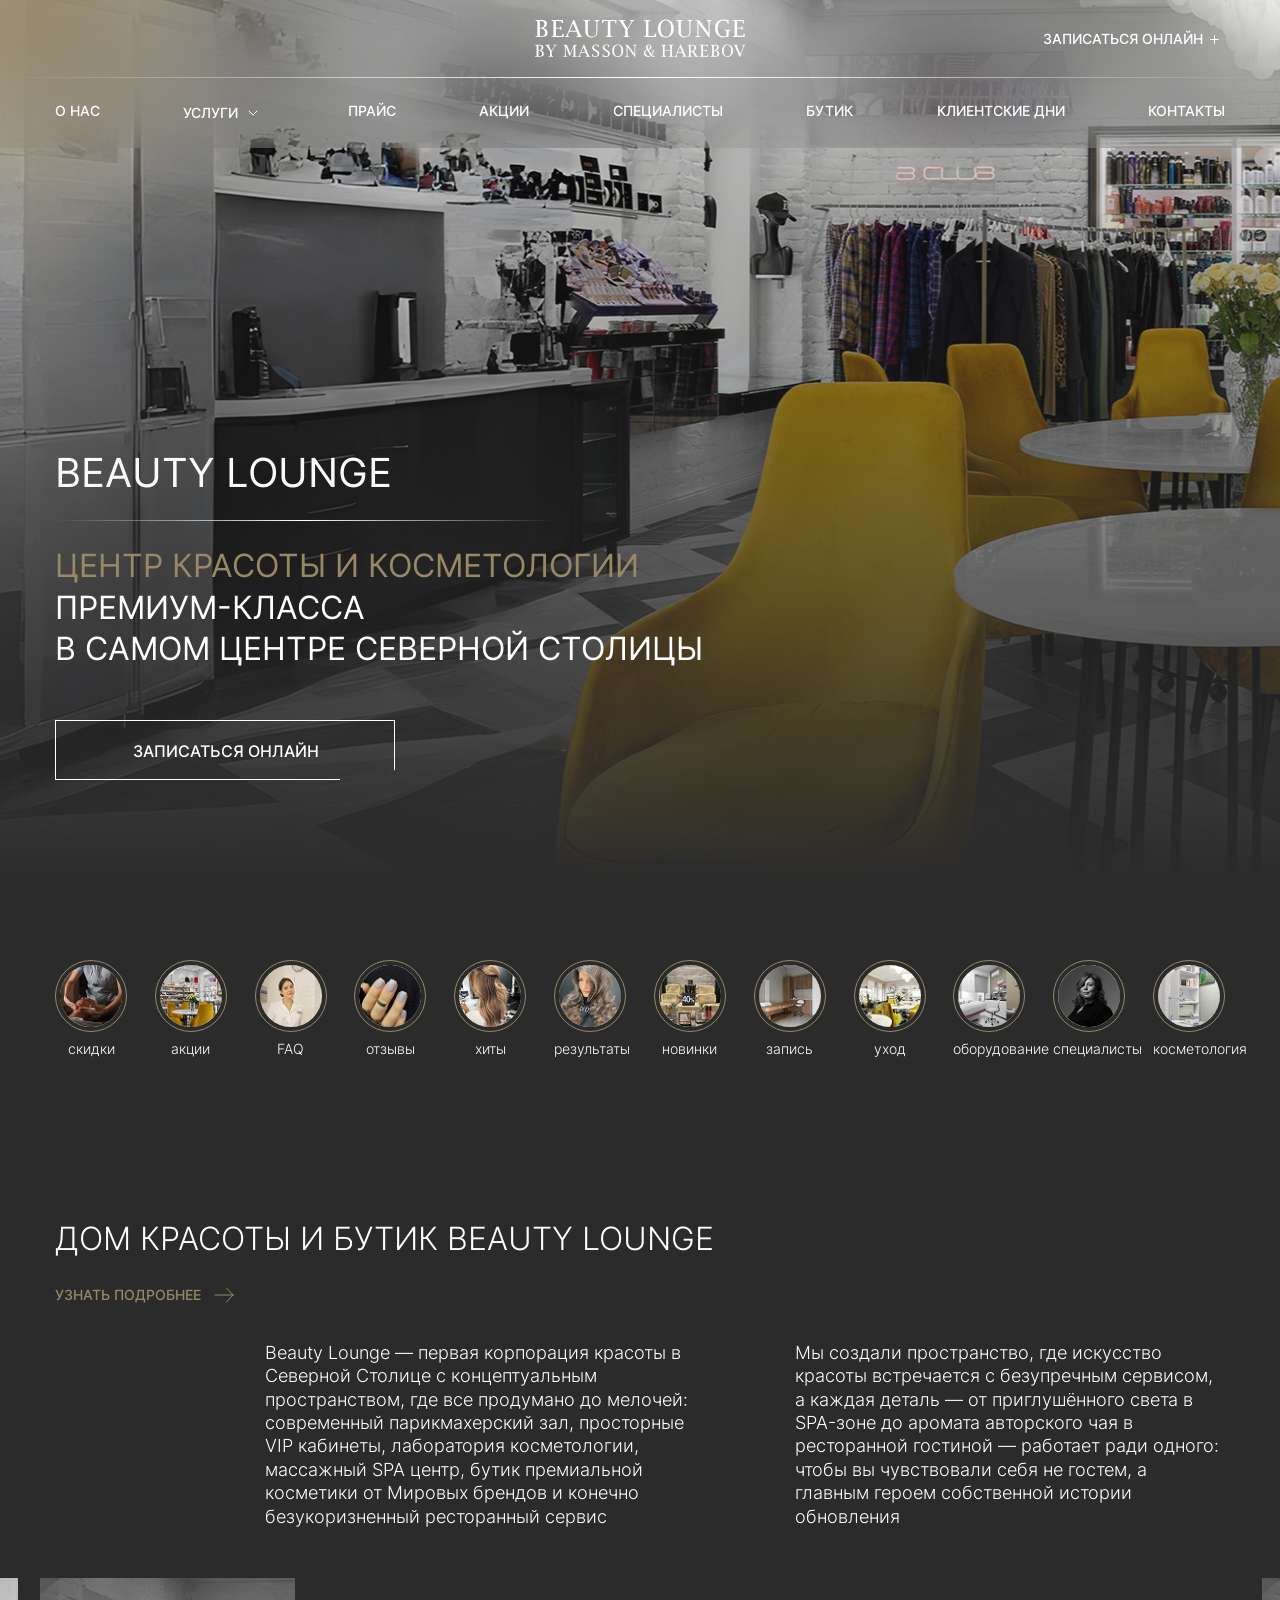
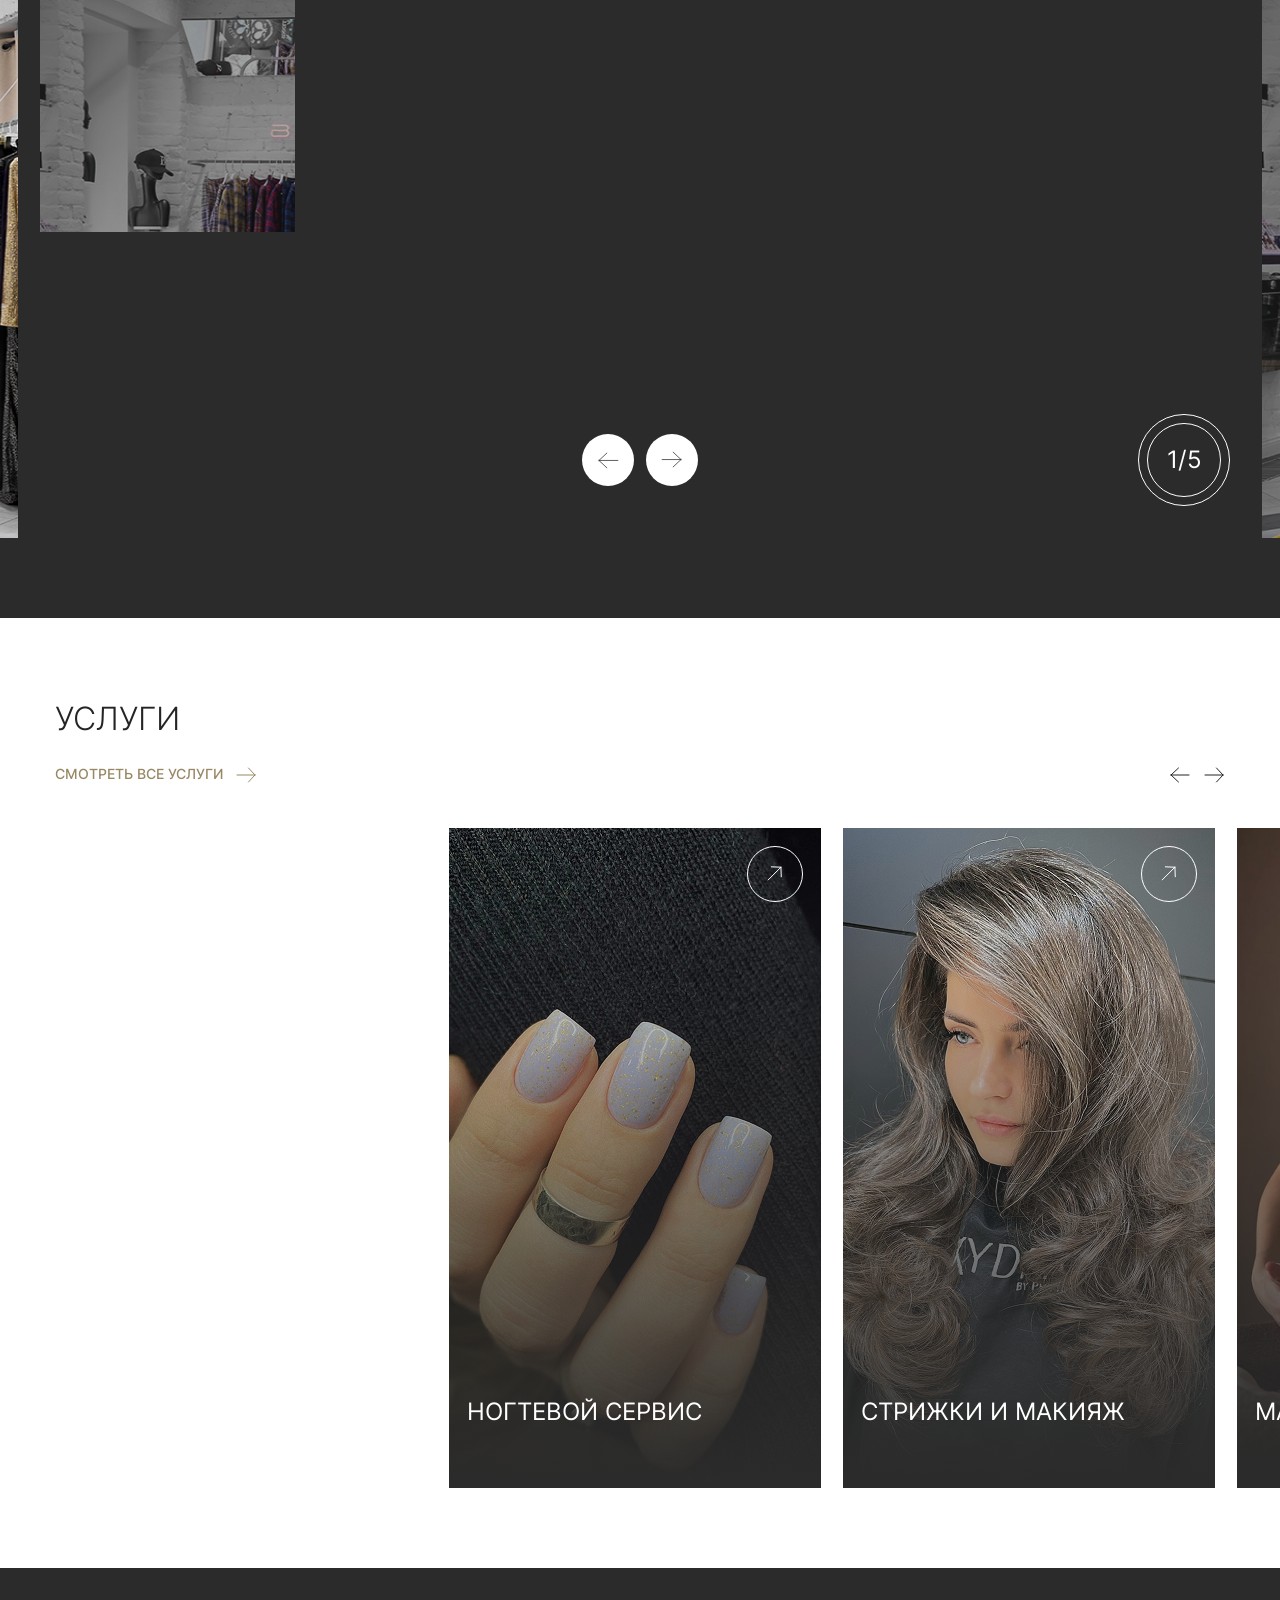
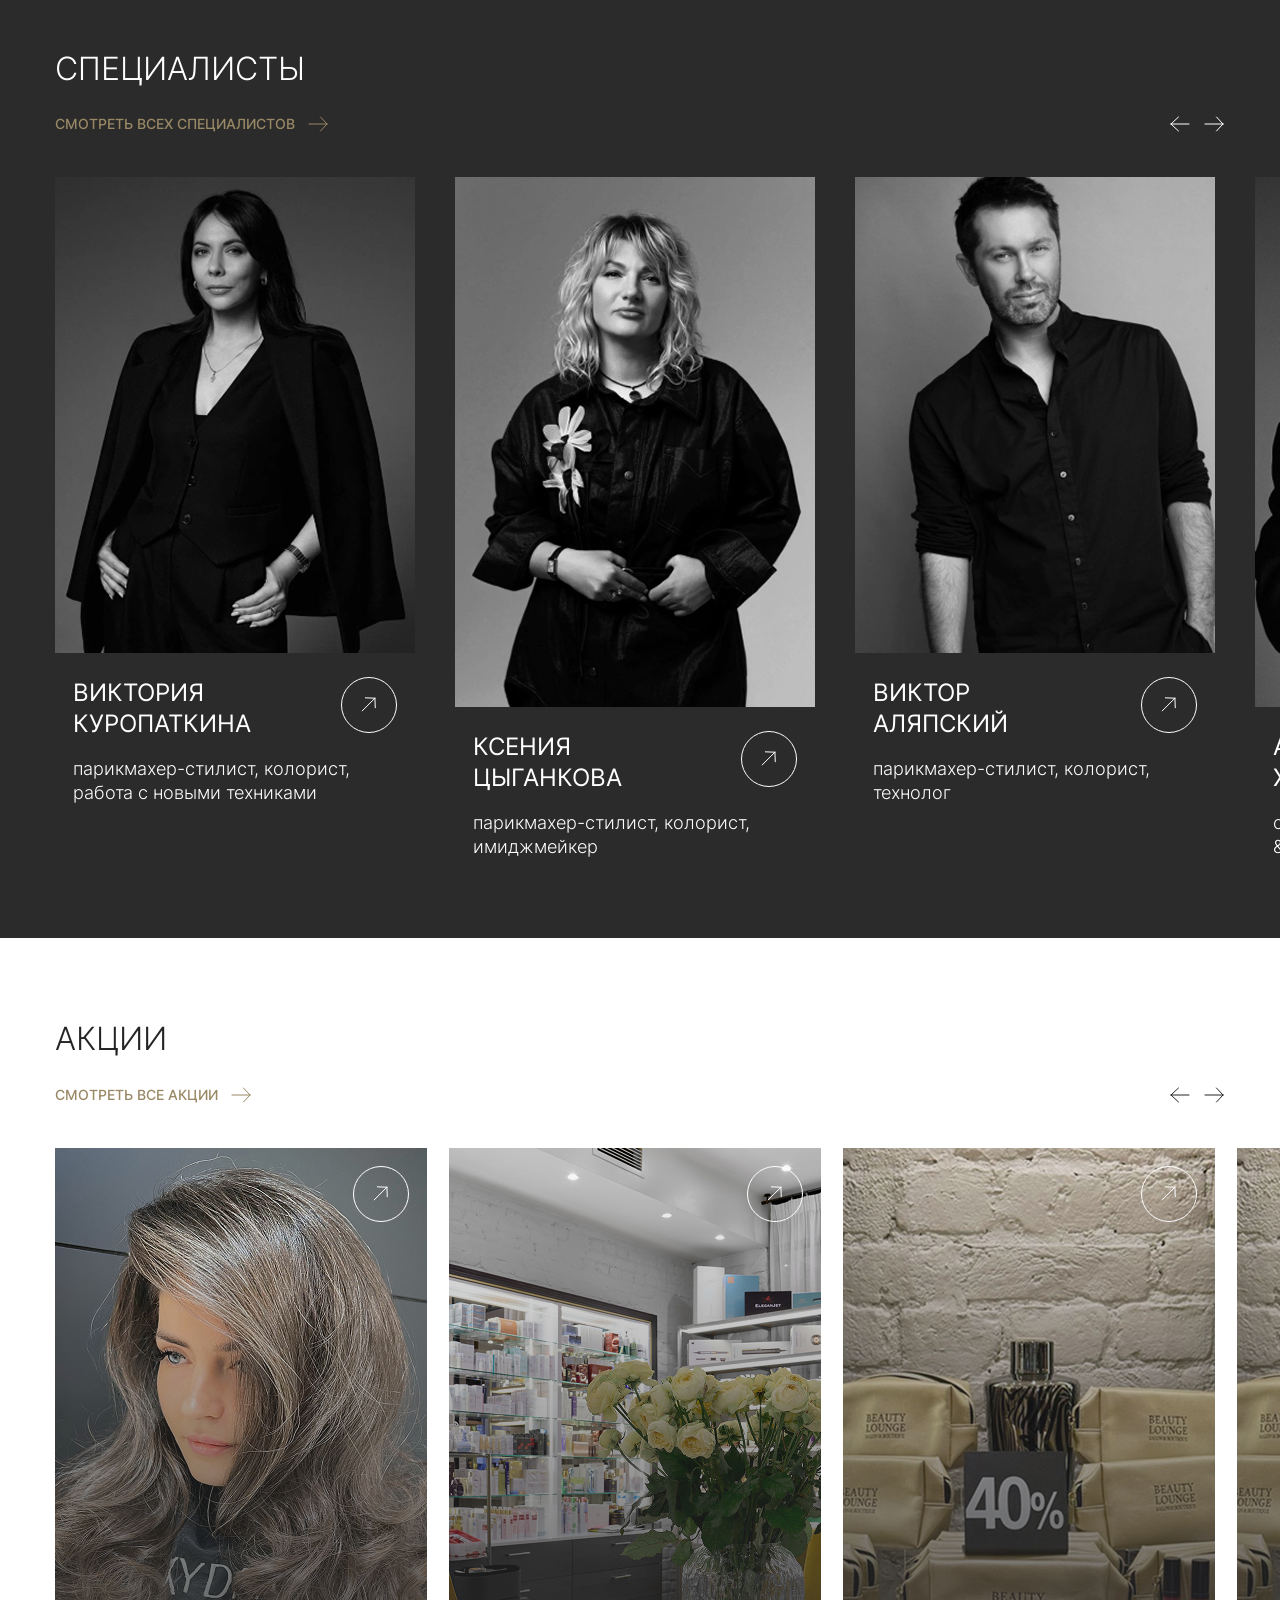
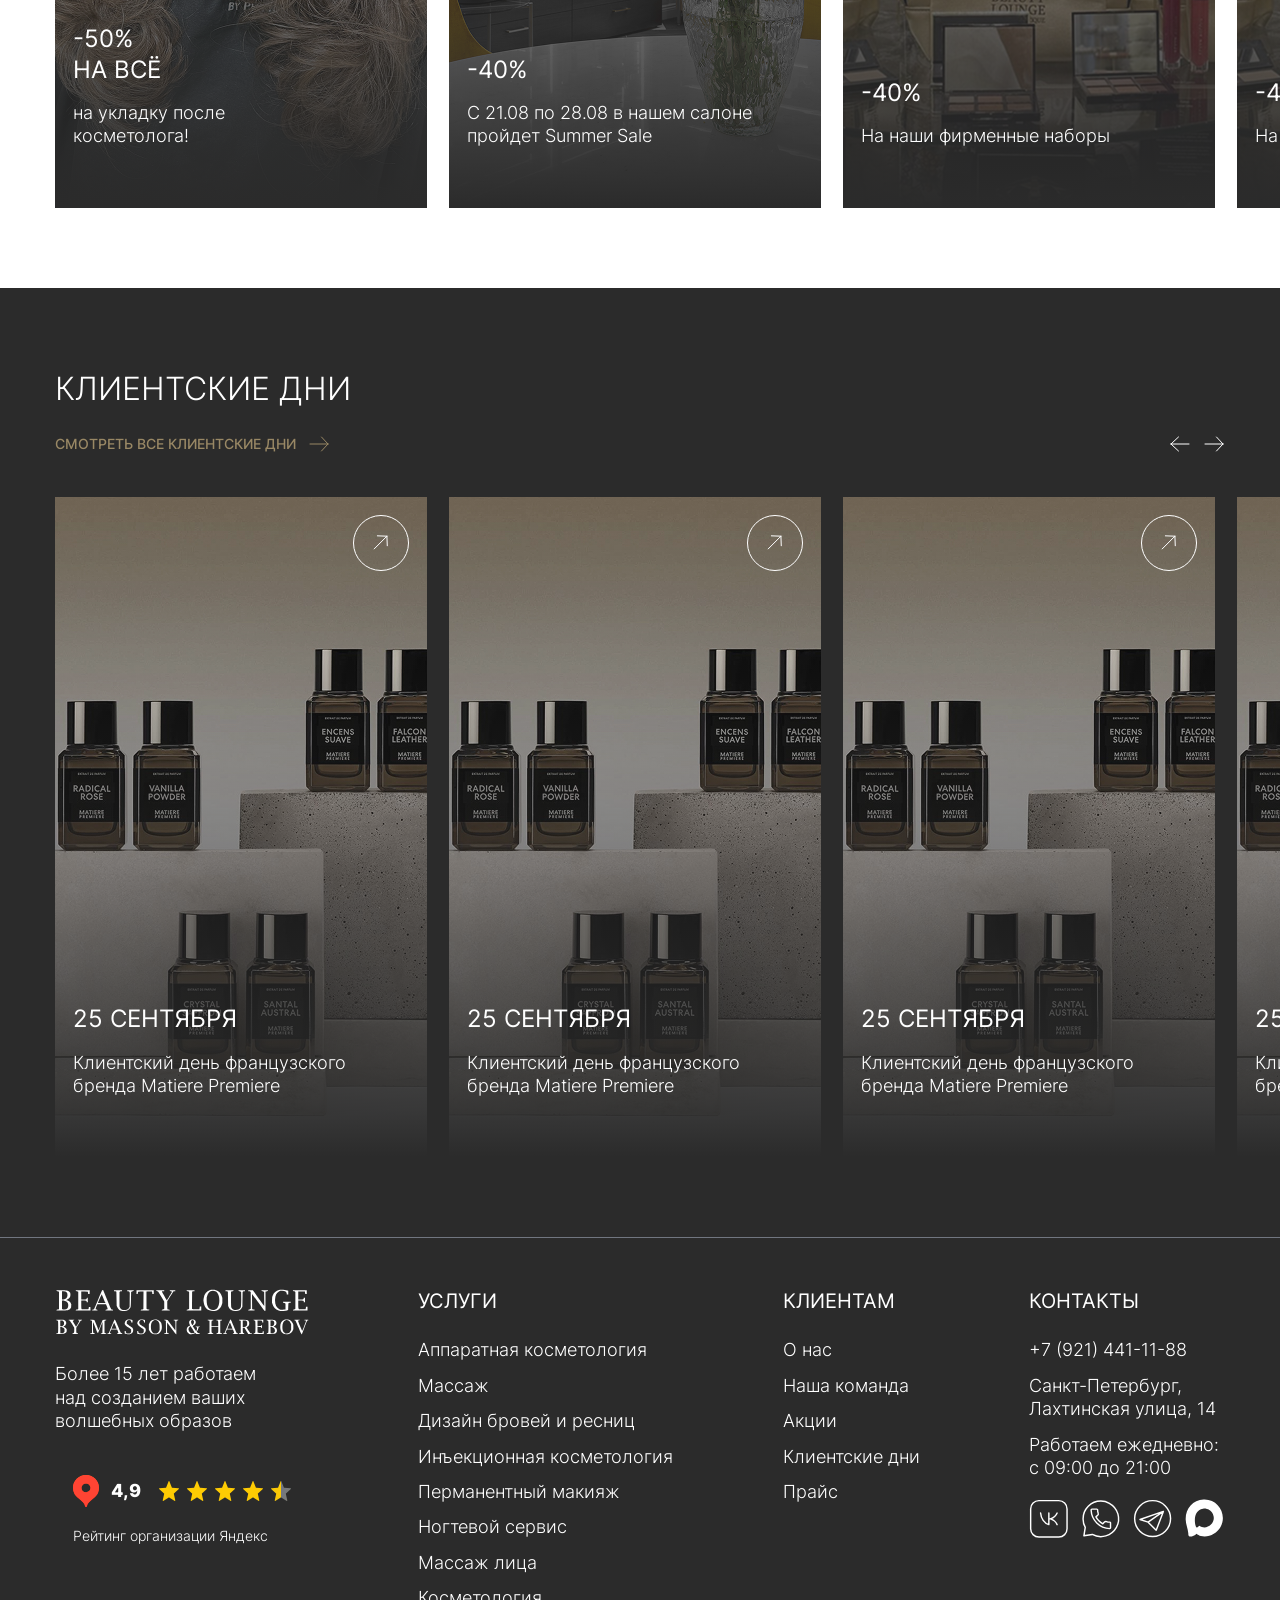
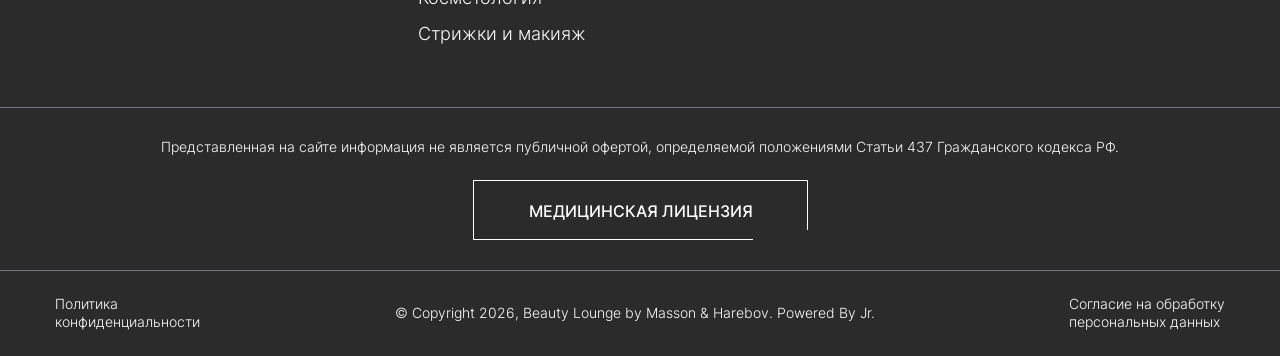
==== commit 9c201cc8: "add_1" ====
--- a/index.html
+++ b/index.html
@@ -292,10 +292,10 @@
             <div class="about p-l">
                 <div class="items">
                     <div class="item">
-                        <p class="wow fadeInDown" data-wow-delay="1.6s">Beauty Lounge — первая корпорация красоты в Северной Столице с концептуальным пространством, где все продумано до мелочей: современный парикмахерский зал, просторные VIP кабинеты, лаборатория косметологии, массажный SPA центр, бутик премиальной косметики от Мировых брендов и конечно безукоризненный ресторанный сервис</p>
+                        <p class="wow fadeInDown" data-wow-delay="1.2s">Beauty Lounge — первая корпорация красоты в Северной Столице с концептуальным пространством, где все продумано до мелочей: современный парикмахерский зал, просторные VIP кабинеты, лаборатория косметологии, массажный SPA центр, бутик премиальной косметики от Мировых брендов и конечно безукоризненный ресторанный сервис</p>
                     </div>
                     <div class="item">
-                        <p class="wow fadeInDown" data-wow-delay="1.8s">Мы создали пространство, где искусство красоты встречается с безупречным сервисом, а каждая деталь — от приглушённого света в SPA-зоне до аромата авторского чая в ресторанной гостиной — работает ради одного: чтобы вы чувствовали себя не гостем, а главным героем собственной истории обновления</p>
+                        <p class="wow fadeInDown" data-wow-delay="1.4s">Мы создали пространство, где искусство красоты встречается с безупречным сервисом, а каждая деталь — от приглушённого света в SPA-зоне до аромата авторского чая в ресторанной гостиной — работает ради одного: чтобы вы чувствовали себя не гостем, а главным героем собственной истории обновления</p>
                     </div>
                 </div>
             </div>
@@ -688,7 +688,7 @@
                     </div>
                 </div>
             </div>
-            <div class="accii wow fadeInUpBig" data-wow-delay="1.6s">
+            <div class="accii wow fadeInUpBig" data-wow-delay="1.2s">
                 <div class="slider-wrap overflow-hidden">
                     <div class="swiper-accii">
                         <div class="swiper-wrapper">
--- a/css/media.css
+++ b/css/media.css
@@ -161,6 +161,7 @@
 		bottom: 0;
 		left: 50%;
 		transform: translateX(-50%);
+		
 	}
 
 	.footer .subtitle.active:after{
